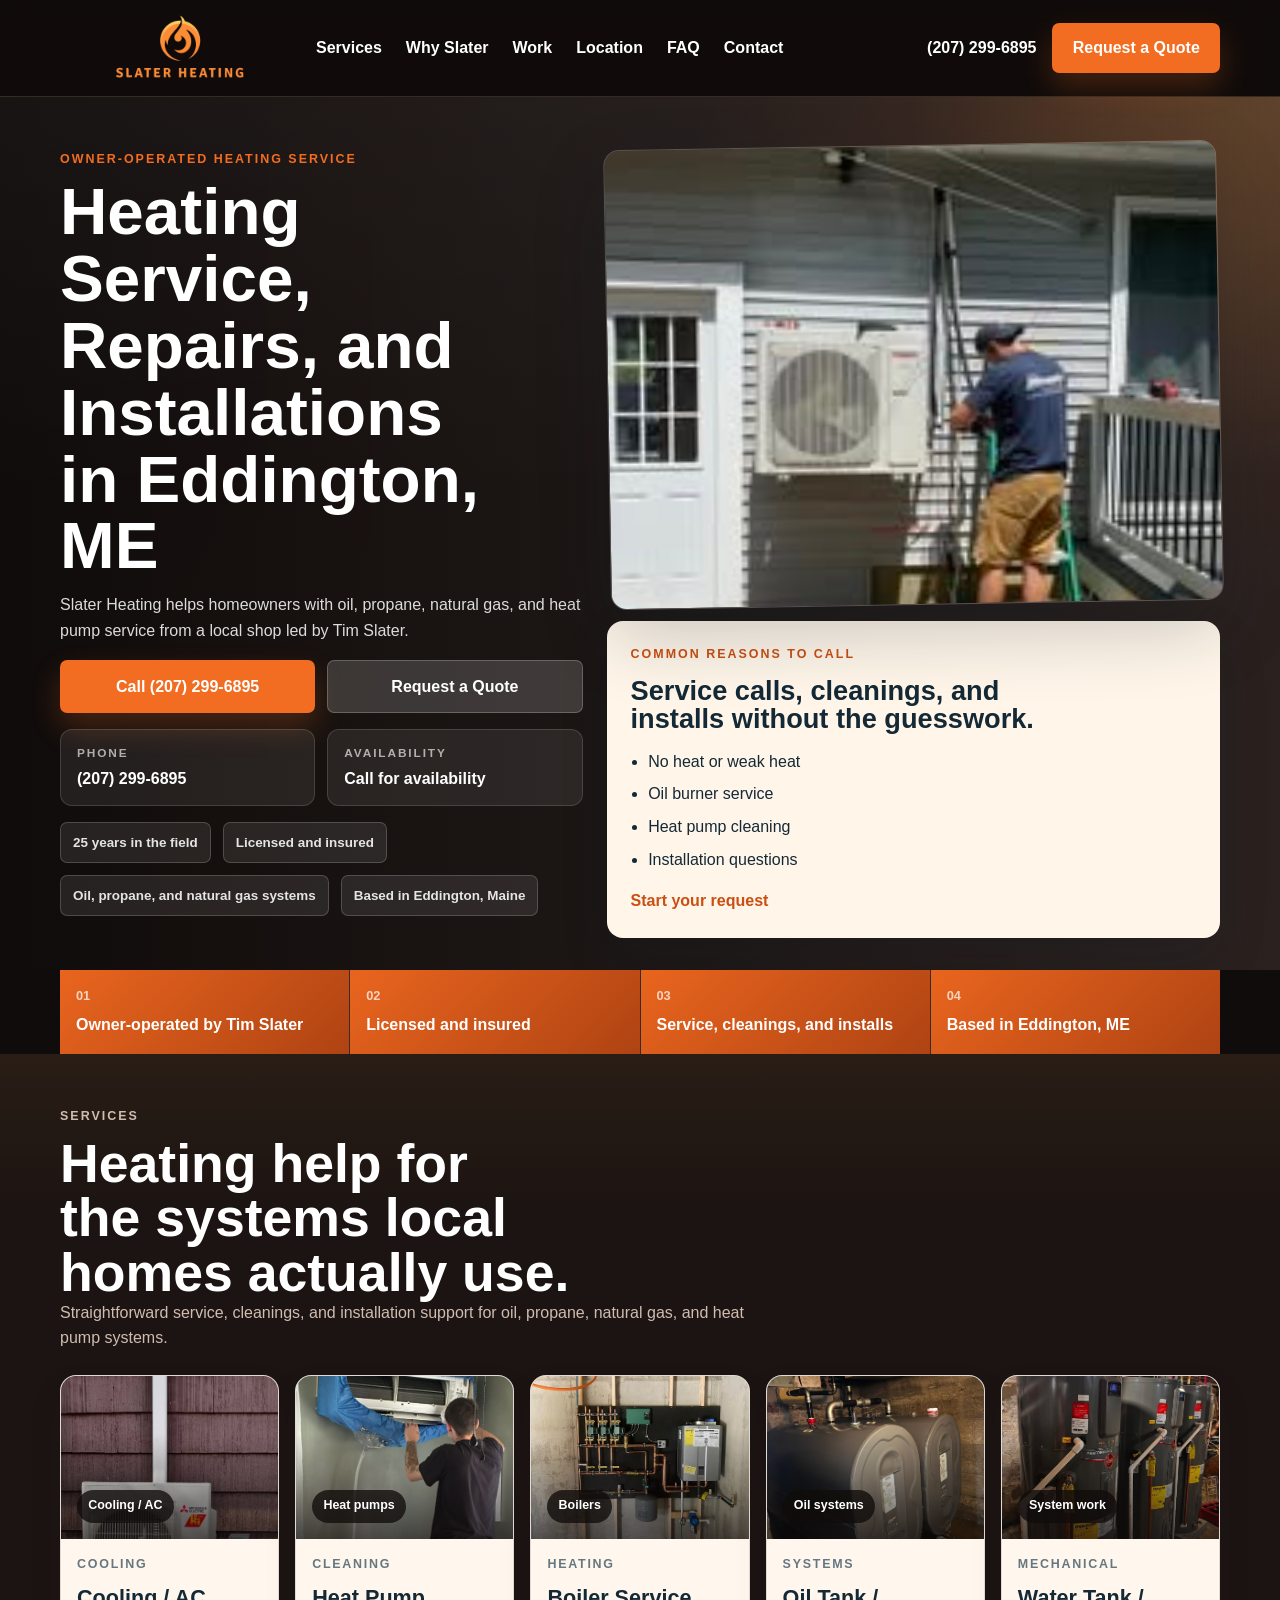
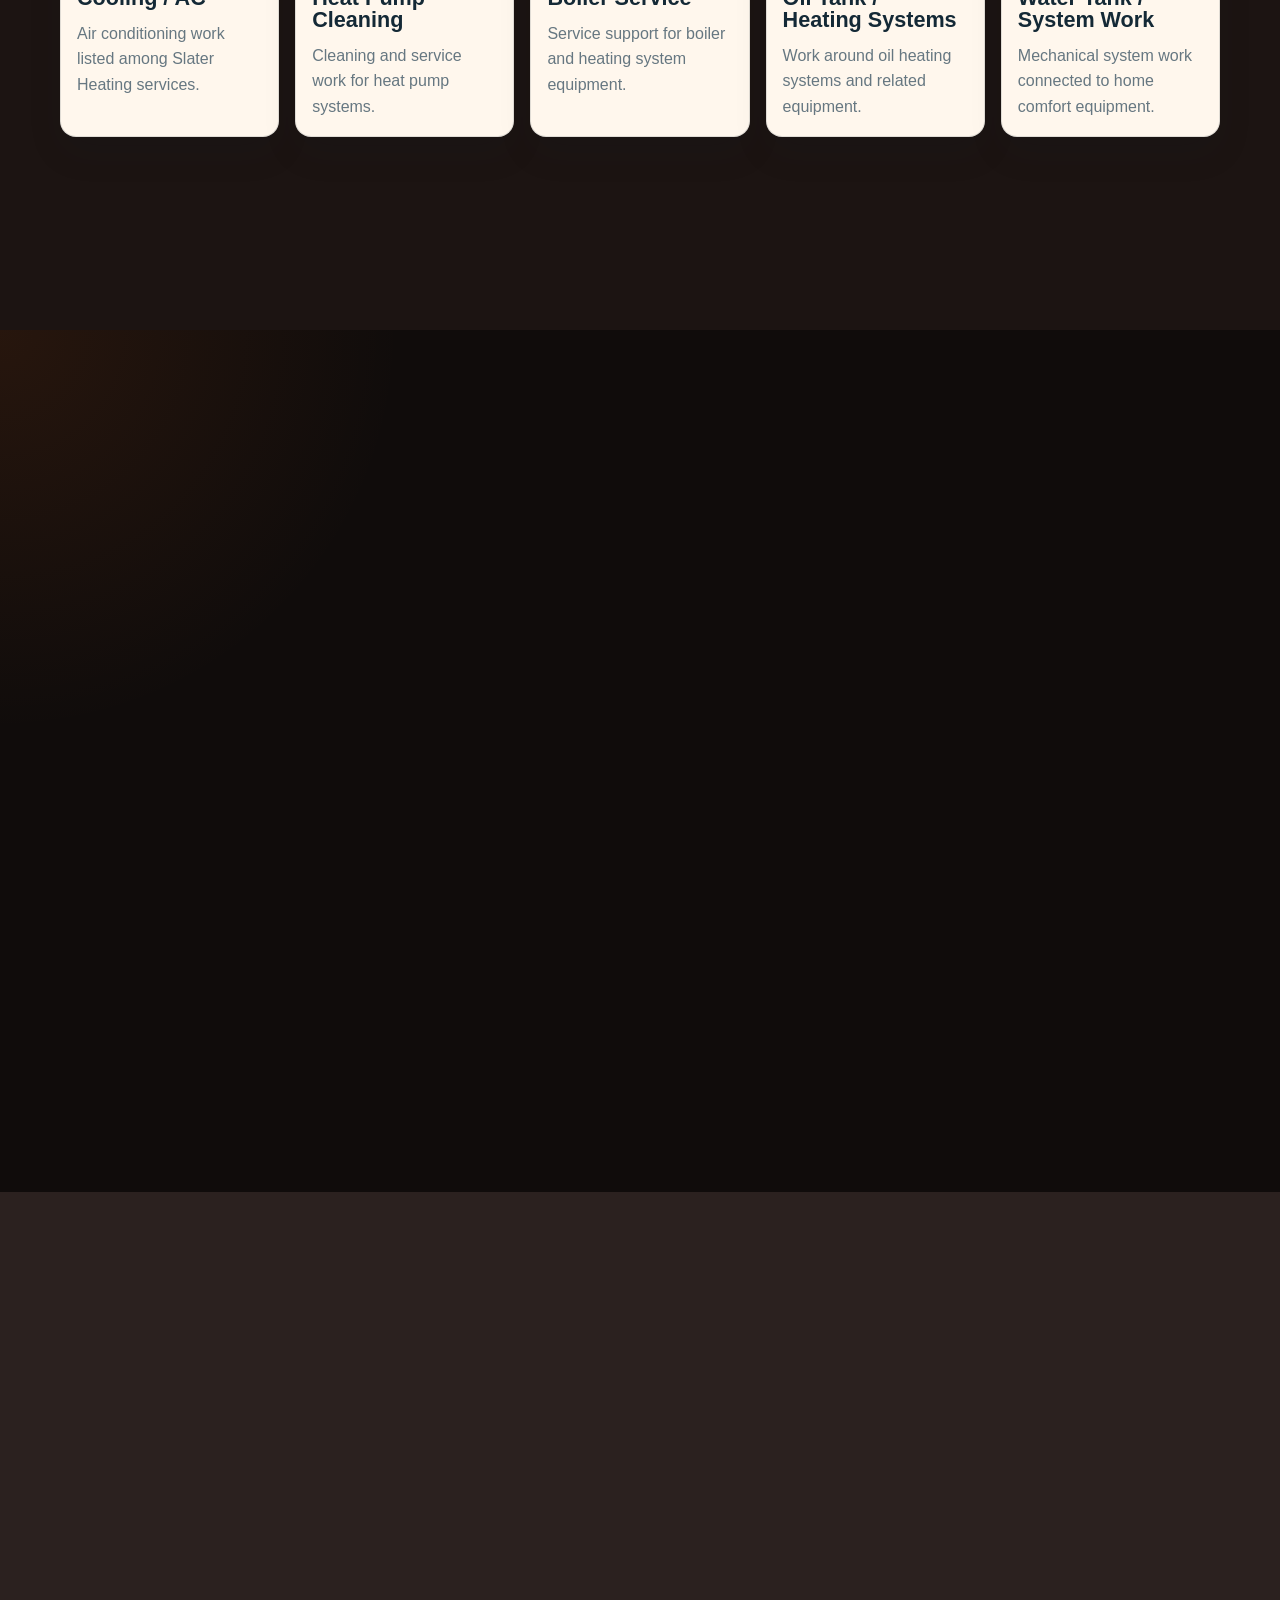
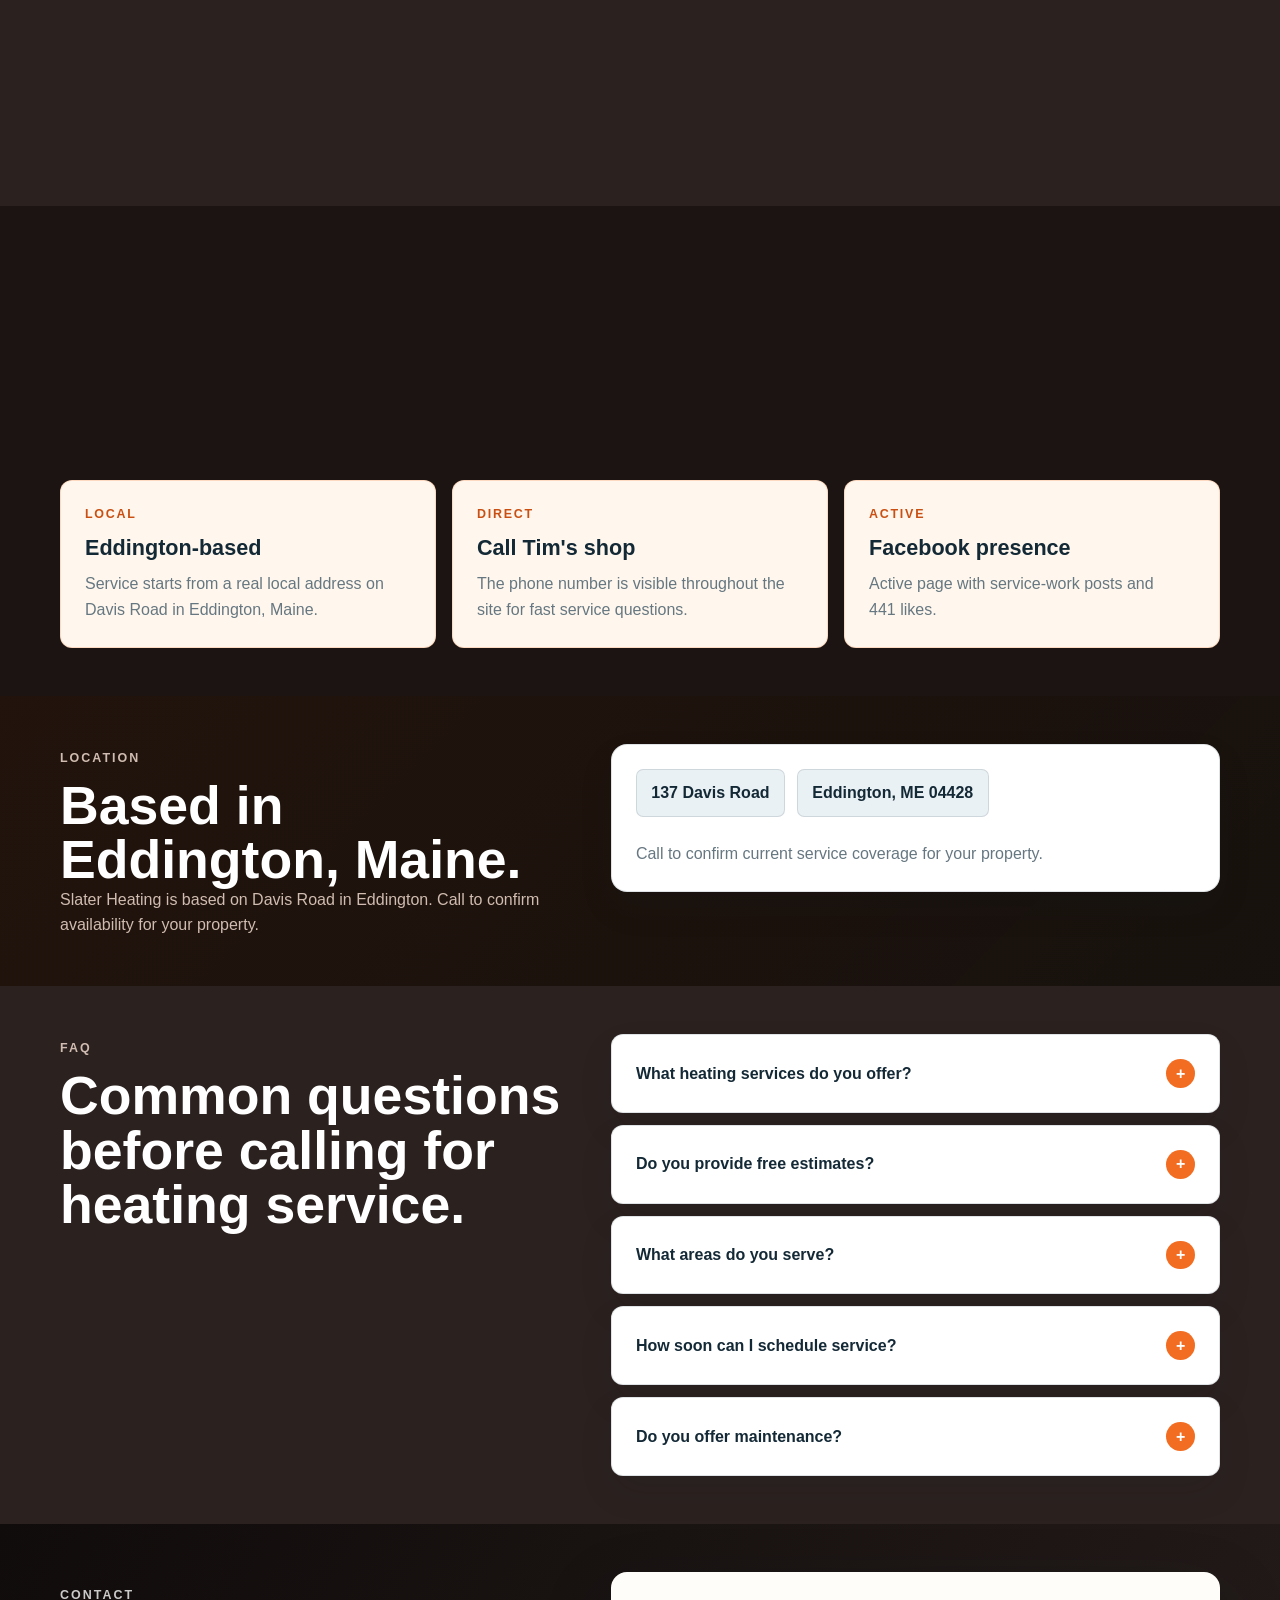
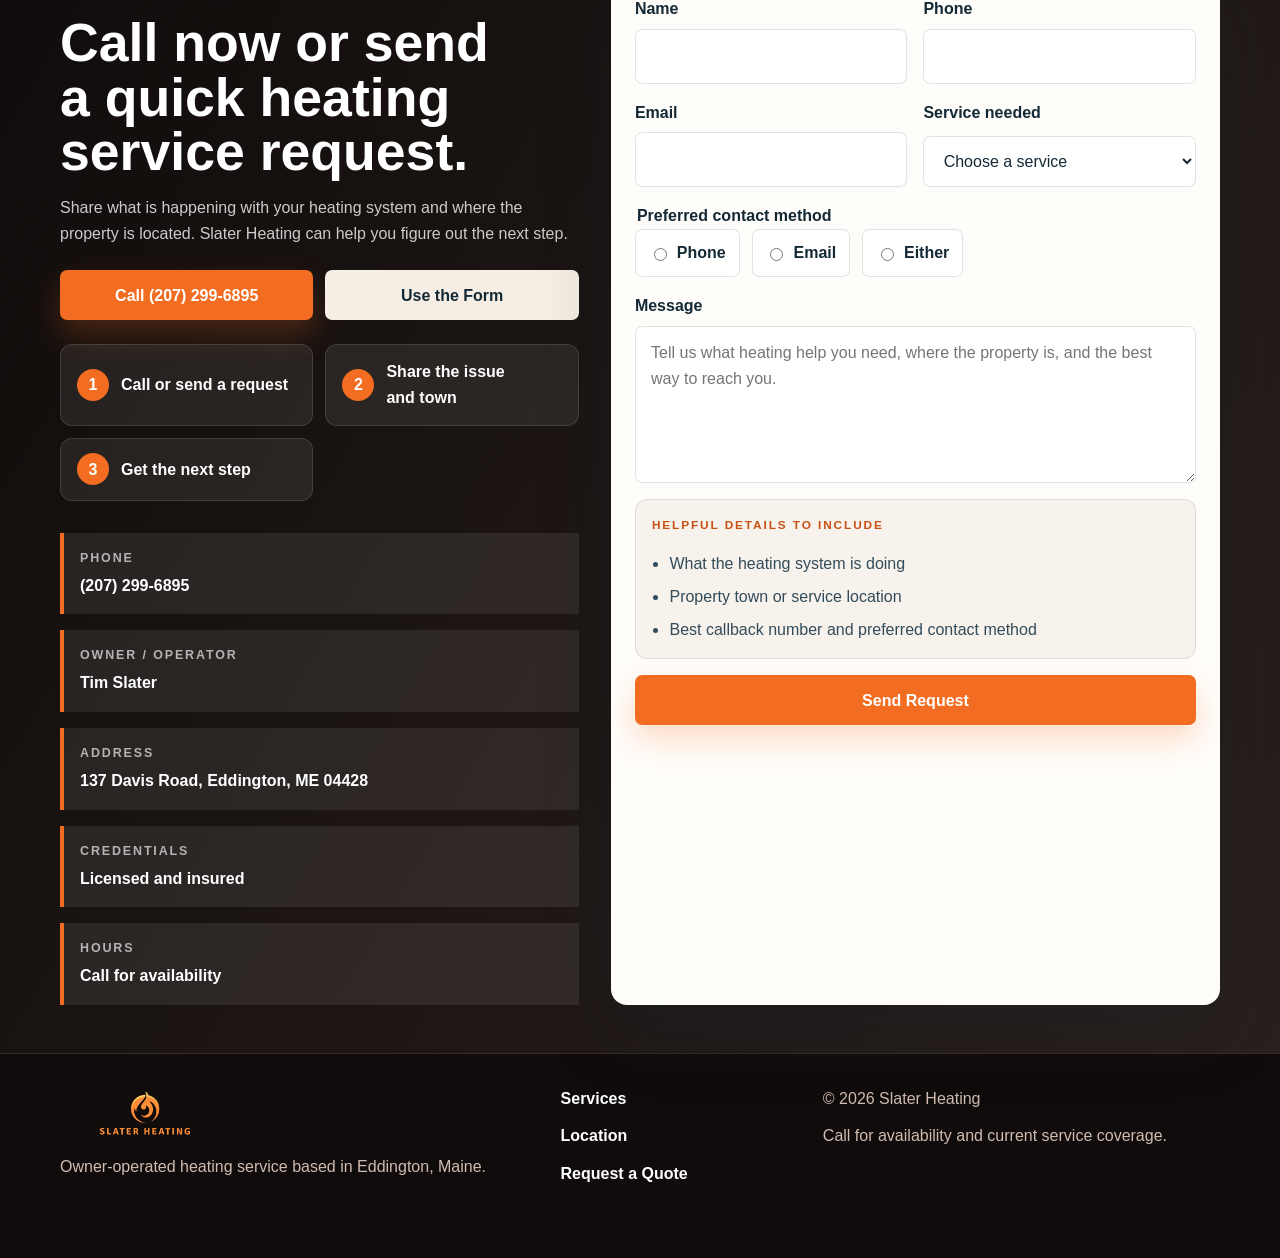
==== clients/slater-heating/index.html @ e63252bb "Use stacked logo in Slater header" ====
<!doctype html>
<html lang="en">
  <head>
    <meta charset="utf-8" />
    <meta name="viewport" content="width=device-width, initial-scale=1" />
    <meta
      name="description"
      content="Slater Heating in Eddington, Maine offers heating service, cleanings, and installations for oil, propane, and natural gas systems."
    />
    <title>Slater Heating | Heating Service in Eddington, ME</title>
    <link rel="stylesheet" href="styles.css?v=20260706" />
  </head>
  <body>
    <a class="skip-link" href="#main-content">Skip to content</a>

    <header class="site-header" data-site-header>
      <div class="container header-shell">
        <a class="brand" href="#top" aria-label="Slater Heating home">
          <img
            src="images/Slater Heating stacked logo.png"
            alt="Slater Heating"
            class="brand-logo"
          />
        </a>

        <button
          class="menu-toggle"
          type="button"
          aria-expanded="false"
          aria-controls="primary-navigation"
          data-menu-toggle
        >
          Menu
        </button>

        <nav class="site-nav" id="primary-navigation" aria-label="Primary" data-site-nav>
          <a href="#services">Services</a>
          <a href="#why">Why Slater</a>
          <a href="#work">Work</a>
          <a href="#area">Location</a>
          <a href="#faq">FAQ</a>
          <a href="#contact">Contact</a>
        </nav>

        <div class="header-actions">
          <a class="header-phone" href="tel:2072996895">(207) 299-6895</a>
          <a class="button button-primary" href="#contact">Request a Quote</a>
        </div>
      </div>
    </header>

    <main id="main-content">
      <section class="hero-section" id="top">
        <div class="hero-shell">
          <div class="container hero-grid">
            <div class="hero-content reveal" data-reveal>
              <p class="section-kicker">Owner-operated heating service</p>
              <h1>Heating Service, Repairs, and Installations in Eddington, ME</h1>
              <p class="hero-lead">
                Slater Heating helps homeowners with oil, propane, natural gas, and heat pump
                service from a local shop led by Tim Slater.
              </p>

              <div class="hero-actions">
                <a class="button button-primary button-large" href="tel:2072996895">Call (207) 299-6895</a>
                <a class="button button-secondary button-large" href="#contact">Request a Quote</a>
              </div>

              <div class="hero-contact-strip" aria-label="Quick contact details">
                <div>
                  <span>Phone</span>
                  <strong>(207) 299-6895</strong>
                </div>
                <div>
                  <span>Availability</span>
                  <strong>Call for availability</strong>
                </div>
              </div>

              <ul class="hero-trust-list" aria-label="Quick trust points">
                <li>25 years in the field</li>
                <li>Licensed and insured</li>
                <li>Oil, propane, and natural gas systems</li>
                <li>Based in Eddington, Maine</li>
              </ul>
            </div>

            <div class="hero-visual reveal" data-reveal>
              <div class="photo-frame photo-frame-main">
                <img
                  src="images/slater-AC-working.jpg"
                  alt="Technician working on outdoor air conditioning equipment at a home"
                  class="hero-photo"
                  fetchpriority="high"
                />
              </div>

              <aside class="hero-service-panel" aria-label="Quick service summary">
                <p>Common reasons to call</p>
                <h2>Service calls, cleanings, and installs without the guesswork.</h2>
                <ul class="hero-issue-list">
                  <li>No heat or weak heat</li>
                  <li>Oil burner service</li>
                  <li>Heat pump cleaning</li>
                  <li>Installation questions</li>
                </ul>
                <a href="#contact">Start your request</a>
              </aside>
            </div>
          </div>
        </div>
      </section>

      <!-- Trust Bar: keep these short and factual. -->
      <section class="trust-bar" aria-label="Service highlights">
        <div class="container trust-grid">
          <div>
            <span>01</span>
            <strong>Owner-operated by Tim Slater</strong>
          </div>
          <div>
            <span>02</span>
            <strong>Licensed and insured</strong>
          </div>
          <div>
            <span>03</span>
            <strong>Service, cleanings, and installs</strong>
          </div>
          <div>
            <span>04</span>
            <strong>Based in Eddington, ME</strong>
          </div>
        </div>
      </section>

      <!-- Services: keep aligned with confirmed offerings in client-brief.md. -->
      <section class="section section-services" id="services">
        <div class="container">
          <div class="section-heading reveal" data-reveal>
            <p class="section-kicker">Services</p>
            <h2>Heating help for the systems local homes actually use.</h2>
            <p>
              Straightforward service, cleanings, and installation support for oil, propane,
              natural gas, and heat pump systems.
            </p>
          </div>

          <div class="service-grid">
            <article class="service-card reveal" data-reveal>
              <div class="service-media service-media-repair">
                <img
                  src="images/slater-AC.jpg"
                  alt="Outdoor air conditioning equipment beside a home"
                  loading="lazy"
                />
                <span>Cooling / AC</span>
              </div>
              <div class="service-body">
                <p class="card-label">Cooling</p>
                <h3>Cooling / AC</h3>
                <p>Air conditioning work listed among Slater Heating services.</p>
              </div>
            </article>

            <article class="service-card reveal" data-reveal>
              <div class="service-media service-media-install">
                <img
                  src="images/slater-heatpump-cleanings.jpg"
                  alt="Technician cleaning an indoor heat pump unit"
                  loading="lazy"
                />
                <span>Heat pumps</span>
              </div>
              <div class="service-body">
                <p class="card-label">Cleaning</p>
                <h3>Heat Pump Cleaning</h3>
                <p>Cleaning and service work for heat pump systems.</p>
              </div>
            </article>

            <article class="service-card reveal" data-reveal>
              <div class="service-media service-media-maintenance">
                <img
                  src="images/slater-boiler-wallmount.jpg"
                  alt="Wall-mounted boiler and heating system equipment"
                  loading="lazy"
                />
                <span>Boilers</span>
              </div>
              <div class="service-body">
                <p class="card-label">Heating</p>
                <h3>Boiler Service</h3>
                <p>Service support for boiler and heating system equipment.</p>
              </div>
            </article>

            <article class="service-card reveal" data-reveal>
              <div class="service-media service-media-replace">
                <img
                  src="images/slater-oil-tank.jpg"
                  alt="Oil tank and heating system piping"
                  loading="lazy"
                />
                <span>Oil systems</span>
              </div>
              <div class="service-body">
                <p class="card-label">Systems</p>
                <h3>Oil Tank / Heating Systems</h3>
                <p>Work around oil heating systems and related equipment.</p>
              </div>
            </article>

            <article class="service-card reveal" data-reveal>
              <div class="service-media service-media-water">
                <img
                  src="images/slater-watertank.jpg"
                  alt="Water tank and connected mechanical system"
                  loading="lazy"
                />
                <span>System work</span>
              </div>
              <div class="service-body">
                <p class="card-label">Mechanical</p>
                <h3>Water Tank / System Work</h3>
                <p>Mechanical system work connected to home comfort equipment.</p>
              </div>
            </article>
          </div>

          <div class="services-followup reveal" data-reveal>
            <p>Also available: seasonal cleanings for heating equipment.</p>
            <a href="#contact">Request a Quote</a>
          </div>
        </div>
      </section>

      <!-- Why Choose Slater Heating: no exaggerated claims, only practical service expectations. -->
      <section class="section section-why" id="why">
        <div class="container why-grid">
          <div class="section-heading reveal" data-reveal>
            <p class="section-kicker">Why choose Slater Heating</p>
            <h2>Built around experience, direct service, and practical heating help.</h2>
            <p>
              Work directly with a local owner-operator who understands oil, propane, natural gas,
              and heat pump service.
            </p>
            <figure class="why-photo reveal" data-reveal>
              <img
                src="images/slater-family-pic.jpg"
                alt="Slater family portrait outdoors in autumn"
                loading="lazy"
              />
              <figcaption>Local, owner-operated heating service based in Eddington.</figcaption>
            </figure>
          </div>

          <div class="why-list">
            <article class="why-item reveal" data-reveal>
              <span>25 Yrs</span>
              <h3>25 years in the field</h3>
              <p>Tim brings long field experience to heating service calls, cleanings, and installs.</p>
            </article>
            <article class="why-item reveal" data-reveal>
              <span>Owner</span>
              <h3>Owner-operated by Tim Slater</h3>
              <p>A direct local contact for homeowners who want straightforward heating help.</p>
            </article>
            <article class="why-item reveal" data-reveal>
              <span>Cover</span>
              <h3>Licensed and insured</h3>
              <p>Important peace of mind when inviting a heating contractor into your home.</p>
            </article>
            <article class="why-item reveal" data-reveal>
              <span>Fuel</span>
              <h3>Oil, propane, and natural gas</h3>
              <p>Service focused on the heating systems used by many Maine homes.</p>
            </article>
            <article class="why-item reveal" data-reveal>
              <span>Trust</span>
              <h3>Clear communication</h3>
              <p>Practical explanations, direct scheduling conversations, and no overcomplicated process.</p>
            </article>
          </div>
        </div>
      </section>

      <section class="section section-work" id="work">
        <div class="container">
          <div class="work-heading reveal" data-reveal>
            <div>
              <p class="section-kicker">Work</p>
              <h2>Heating systems, cleanings, and service work.</h2>
            </div>
            <p>
              A clean look at the types of heating systems and service calls Slater Heating is
              built around.
            </p>
          </div>

          <div class="work-grid">
            <article class="work-card work-card-large reveal" data-reveal>
              <div class="before-after">
                <figure>
                  <img
                    src="images/slater-boiler-before.jpg"
                    alt="Boiler system before service work"
                    loading="lazy"
                  />
                  <figcaption>Before</figcaption>
                </figure>
                <figure>
                  <img
                    src="images/slater-boiler-after.jpg"
                    alt="Boiler system after service work"
                    loading="lazy"
                  />
                  <figcaption>After</figcaption>
                </figure>
              </div>
              <h3>Boiler before and after</h3>
              <p>A real project photo pair showing boiler system work.</p>
            </article>
            <article class="work-card reveal" data-reveal>
              <img
                src="images/slater-boiler.jpg"
                alt="Boiler and heating system equipment"
                class="work-photo"
                loading="lazy"
              />
              <h3>Boiler equipment</h3>
              <p>Heating system equipment from a Slater Heating job.</p>
            </article>
            <article class="work-card reveal" data-reveal>
              <img
                src="images/slater-boiler-wallmount.jpg"
                alt="Wall-mounted heating system equipment"
                class="work-photo"
                loading="lazy"
              />
              <h3>Wall-mounted system</h3>
              <p>Heating equipment installation and service work.</p>
            </article>
            <article class="work-card reveal" data-reveal>
              <img
                src="images/slater-oil-tank.jpg"
                alt="Oil tank connected to heating system piping"
                class="work-photo"
                loading="lazy"
              />
              <h3>Oil system work</h3>
              <p>Oil heating equipment and related system work.</p>
            </article>
            <article class="work-card reveal" data-reveal>
              <img
                src="images/slater-watertank.jpg"
                alt="Water tank and home mechanical equipment"
                class="work-photo"
                loading="lazy"
              />
              <h3>Mechanical systems</h3>
              <p>Water tank and connected home comfort equipment.</p>
            </article>
          </div>
        </div>
      </section>

      <!-- TODO before launch: add verified customer reviews only after they are provided and approved. -->
      <section class="section section-reviews" id="reviews">
        <div class="container">
          <div class="section-heading reveal" data-reveal>
            <p class="section-kicker">Local proof</p>
            <h2>Built around local trust and direct communication.</h2>
            <p>
              Slater Heating has a small local footprint, a visible phone number, and an active
              Facebook presence homeowners can use to see recent service activity.
            </p>
          </div>

          <div class="review-grid">
            <article class="proof-card reveal" data-reveal>
              <p class="card-label">Local</p>
              <h3>Eddington-based</h3>
              <p>Service starts from a real local address on Davis Road in Eddington, Maine.</p>
            </article>
            <article class="proof-card reveal" data-reveal>
              <p class="card-label">Direct</p>
              <h3>Call Tim's shop</h3>
              <p>The phone number is visible throughout the site for fast service questions.</p>
            </article>
            <article class="proof-card reveal" data-reveal>
              <p class="card-label">Active</p>
              <h3>Facebook presence</h3>
              <p>Active page with service-work posts and 441 likes.</p>
            </article>
          </div>
        </div>
      </section>

      <!-- Location: exact service towns still need confirmation, so anchor the section to the confirmed address. -->
      <section class="section section-area" id="area">
        <div class="container area-grid">
          <div class="section-heading reveal" data-reveal>
            <p class="section-kicker">Location</p>
            <h2>Based in Eddington, Maine.</h2>
            <p>
              Slater Heating is based on Davis Road in Eddington. Call to confirm availability for
              your property.
            </p>
          </div>

          <div class="area-panel reveal" data-reveal>
            <div class="area-list">
              <span>137 Davis Road</span>
              <span>Eddington, ME 04428</span>
            </div>
            <p class="area-note">
              Call to confirm current service coverage for your property.
            </p>
          </div>
        </div>
      </section>

      <!-- FAQ: keep unknown details cautious until confirmed. -->
      <section class="section section-faq" id="faq">
        <div class="container faq-grid">
          <div class="section-heading reveal" data-reveal>
            <p class="section-kicker">FAQ</p>
            <h2>Common questions before calling for heating service.</h2>
          </div>

          <div class="faq-list" data-faq-list>
            <article class="faq-item reveal" data-reveal>
              <button class="faq-question" type="button" aria-expanded="false" data-faq-toggle>
                <span>What heating services do you offer?</span>
                <span class="faq-icon" aria-hidden="true">+</span>
              </button>
              <div class="faq-answer" hidden>
                <p>
                  Slater Heating handles heating service, cleanings, installations, oil burner
                  service, heat pump cleaning, and heater repair.
                </p>
              </div>
            </article>

            <article class="faq-item reveal" data-reveal>
              <button class="faq-question" type="button" aria-expanded="false" data-faq-toggle>
                <span>Do you provide free estimates?</span>
                <span class="faq-icon" aria-hidden="true">+</span>
              </button>
              <div class="faq-answer" hidden>
                <p>
                  Call Slater Heating to talk through the work needed and the best next step for
                  pricing or scheduling.
                </p>
              </div>
            </article>

            <article class="faq-item reveal" data-reveal>
              <button class="faq-question" type="button" aria-expanded="false" data-faq-toggle>
                <span>What areas do you serve?</span>
                <span class="faq-icon" aria-hidden="true">+</span>
              </button>
              <div class="faq-answer" hidden>
                <p>
                  Slater Heating is based in Eddington, Maine. Call to confirm whether your property
                  is within the current service area.
                </p>
              </div>
            </article>

            <article class="faq-item reveal" data-reveal>
              <button class="faq-question" type="button" aria-expanded="false" data-faq-toggle>
                <span>How soon can I schedule service?</span>
                <span class="faq-icon" aria-hidden="true">+</span>
              </button>
              <div class="faq-answer" hidden>
                <p>
                  Availability can vary by the type of service needed. Calling is the fastest way to
                  find out when service can be scheduled.
                </p>
              </div>
            </article>

            <article class="faq-item reveal" data-reveal>
              <button class="faq-question" type="button" aria-expanded="false" data-faq-toggle>
                <span>Do you offer maintenance?</span>
                <span class="faq-icon" aria-hidden="true">+</span>
              </button>
              <div class="faq-answer" hidden>
                <p>
                  Yes. Service and cleanings are part of the confirmed offering, including heat pump
                  cleaning and seasonal heating system care.
                </p>
              </div>
            </article>
          </div>
        </div>
      </section>

      <!-- Contact: connect the form to a real endpoint before publishing. -->
      <section class="section section-contact" id="contact">
        <div class="container contact-grid">
          <div class="contact-copy reveal" data-reveal>
            <p class="section-kicker">Contact</p>
            <h2>Call now or send a quick heating service request.</h2>
            <p>
              Share what is happening with your heating system and where the property is located.
              Slater Heating can help you figure out the next step.
            </p>

            <div class="contact-actions">
              <a class="button button-primary" href="tel:2072996895">Call (207) 299-6895</a>
              <a class="button button-secondary-light" href="#contact-form">Use the Form</a>
            </div>

            <div class="contact-steps" aria-label="Simple next steps">
              <div class="contact-step">
                <span class="contact-step-number">1</span>
                <p class="contact-step-text">Call or send a request</p>
              </div>
              <div class="contact-step">
                <span class="contact-step-number">2</span>
                <p class="contact-step-text">Share the issue and town</p>
              </div>
              <div class="contact-step">
                <span class="contact-step-number">3</span>
                <p class="contact-step-text">Get the next step</p>
              </div>
            </div>

            <div class="contact-details">
              <div>
                <span>Phone</span>
                <a href="tel:2072996895">(207) 299-6895</a>
              </div>
              <div>
                <span>Owner / operator</span>
                <p>Tim Slater</p>
              </div>
              <div>
                <span>Address</span>
                <p>137 Davis Road, Eddington, ME 04428</p>
              </div>
              <div>
                <span>Credentials</span>
                <p>Licensed and insured</p>
              </div>
              <div>
                <span>Hours</span>
                <p>Call for availability</p>
              </div>
            </div>
          </div>

          <div class="form-card reveal" data-reveal>
            <!-- TODO before launch: connect this form to a real inbox or form endpoint. -->
            <form action="#" method="post" class="contact-form" id="contact-form">
              <div class="form-row">
                <div class="field">
                  <label for="name">Name</label>
                  <input id="name" name="name" type="text" autocomplete="name" required />
                </div>
                <div class="field">
                  <label for="phone">Phone</label>
                  <input id="phone" name="phone" type="tel" autocomplete="tel" />
                </div>
              </div>

              <div class="form-row">
                <div class="field">
                  <label for="email">Email</label>
                  <input id="email" name="email" type="email" autocomplete="email" required />
                </div>
                <div class="field">
                  <label for="service">Service needed</label>
                  <select id="service" name="service">
                    <option value="">Choose a service</option>
                    <option>Heating repair</option>
                    <option>Oil burner service</option>
                    <option>Heat pump cleaning</option>
                    <option>Heating installation</option>
                    <option>Seasonal maintenance</option>
                    <option>System replacement</option>
                    <option>Air conditioner installation</option>
                    <option>Other heating service</option>
                  </select>
                </div>
              </div>

              <fieldset class="contact-method">
                <legend>Preferred contact method</legend>
                <label>
                  <input type="radio" name="preferred-contact" value="phone" />
                  Phone
                </label>
                <label>
                  <input type="radio" name="preferred-contact" value="email" />
                  Email
                </label>
                <label>
                  <input type="radio" name="preferred-contact" value="either" />
                  Either
                </label>
              </fieldset>

              <div class="field">
                <label for="message">Message</label>
                <textarea
                  id="message"
                  name="message"
                  rows="5"
                  placeholder="Tell us what heating help you need, where the property is, and the best way to reach you."
                  required
                ></textarea>
              </div>

              <div class="form-helper">
                <p class="form-helper-title">Helpful details to include</p>
                <ul>
                  <li>What the heating system is doing</li>
                  <li>Property town or service location</li>
                  <li>Best callback number and preferred contact method</li>
                </ul>
              </div>

              <button class="button button-primary" type="submit">Send Request</button>
            </form>
          </div>
        </div>
      </section>
    </main>

    <footer class="site-footer">
      <div class="container footer-grid">
        <div>
          <img
            src="images/Slater Heating stacked logo.png"
            alt="Slater Heating"
            class="footer-logo"
          />
          <p>Owner-operated heating service based in Eddington, Maine.</p>
        </div>
        <div class="footer-links">
          <a href="#services">Services</a>
          <a href="#area">Location</a>
          <a href="#contact">Request a Quote</a>
        </div>
        <div class="footer-meta">
          <p>&copy; <span data-current-year></span> Slater Heating</p>
          <p>Call for availability and current service coverage.</p>
        </div>
      </div>
    </footer>

    <!-- Sticky mobile CTA: phone is confirmed, but form handling still needs a real endpoint. -->
    <div class="mobile-cta" aria-label="Mobile quick actions">
      <a href="tel:2072996895">Call Now</a>
      <a href="#contact">Request Quote</a>
    </div>

    <script src="script.js?v=20260706"></script>
  </body>
</html>
---- clients/slater-heating/styles.css ----
:root {
  --color-ink: #142936;
  --color-ink-soft: #324c5b;
  --color-muted: #667781;
  --color-cream: #fff8ee;
  --color-paper: #fffdfa;
  --color-frost: #eaf1f4;
  --color-steel: #241b18;
  --color-steel-dark: #120e0d;
  --color-night: #100c0b;
  --color-night-soft: #1c1412;
  --color-brown-black: #2b211f;
  --color-card-dark: #211916;
  --color-muted-on-dark: #d0bcb0;
  --color-orange: #f26d21;
  --color-orange-deep: #c94f12;
  --color-gold: #ffb84a;
  --color-line: rgba(20, 41, 54, 0.13);
  --color-line-on-dark: rgba(255, 210, 160, 0.16);
  --color-white: #ffffff;

  --font-body: "Segoe UI", "Aptos", sans-serif;
  --font-heading: "Aptos Display", "Segoe UI", sans-serif;

  --space-1: 0.5rem;
  --space-2: 0.75rem;
  --space-3: 1rem;
  --space-4: 1.5rem;
  --space-5: 2rem;
  --space-6: 3rem;
  --space-7: 4.5rem;
  --space-8: 6rem;

  --radius-sm: 0.45rem;
  --radius-md: 0.75rem;
  --radius-lg: 1rem;
  --radius-pill: 999px;

  --shadow-soft: 0 16px 36px rgba(16, 35, 47, 0.08);
  --shadow-card: 0 22px 50px rgba(16, 35, 47, 0.14);
  --shadow-strong: 0 28px 70px rgba(16, 35, 47, 0.22);

  --container: 1160px;
  --header-height: 96px;
}

*,
*::before,
*::after {
  box-sizing: border-box;
}

html {
  scroll-behavior: smooth;
  scroll-padding-top: calc(var(--header-height) + 1rem);
}

body {
  margin: 0;
  min-width: 320px;
  padding-bottom: 6.75rem;
  color: var(--color-white);
  font-family: var(--font-body);
  line-height: 1.6;
  background: var(--color-night);
}

body.menu-open {
  overflow: hidden;
}

a {
  color: inherit;
}

img {
  display: block;
  max-width: 100%;
}

h1,
h2,
h3,
p,
ul,
ol,
blockquote,
fieldset {
  margin: 0;
}

h1,
h2,
h3 {
  color: var(--color-ink);
  font-family: var(--font-heading);
  font-weight: 900;
  line-height: 1.02;
  letter-spacing: 0;
  text-wrap: balance;
}

p,
li {
  text-wrap: pretty;
}

button,
input,
select,
textarea {
  font: inherit;
}

::selection {
  color: var(--color-white);
  background: var(--color-orange);
}

.container {
  width: min(var(--container), calc(100% - 2rem));
  margin: 0 auto;
}

.skip-link {
  position: absolute;
  top: -4rem;
  left: 1rem;
  z-index: 100;
  padding: 0.75rem 1rem;
  border-radius: var(--radius-pill);
  background: var(--color-steel-dark);
  color: var(--color-white);
  text-decoration: none;
}

.skip-link:focus {
  top: 1rem;
}

.site-header {
  position: sticky;
  top: 0;
  z-index: 40;
  border-bottom: 1px solid var(--color-line-on-dark);
  background: rgba(16, 12, 11, 0.94);
  backdrop-filter: blur(12px);
}

.header-shell {
  display: flex;
  min-height: var(--header-height);
  align-items: center;
  gap: var(--space-3);
}

.brand {
  display: inline-flex;
  align-items: center;
  text-decoration: none;
}

.brand-logo {
  width: min(240px, 58vw);
  height: auto;
}

.menu-toggle {
  margin-left: auto;
  padding: 0.75rem 1rem;
  border: 1px solid var(--color-line-on-dark);
  border-radius: var(--radius-pill);
  background: var(--color-card-dark);
  color: var(--color-white);
  font-weight: 800;
}

.site-nav {
  display: none;
  position: absolute;
  top: calc(100% + 0.5rem);
  left: 1rem;
  right: 1rem;
  padding: var(--space-4);
  border: 1px solid var(--color-line-on-dark);
  border-radius: var(--radius-lg);
  background: var(--color-card-dark);
  box-shadow: var(--shadow-card);
}

.site-nav.is-open {
  display: grid;
  gap: var(--space-3);
}

.site-nav a,
.header-phone,
.footer-links a {
  font-weight: 800;
  text-decoration: none;
}

.site-nav a {
  color: var(--color-white);
}

.header-actions {
  display: none;
  align-items: center;
  gap: var(--space-3);
  margin-left: auto;
}

.header-phone {
  color: var(--color-white);
}

.button {
  display: inline-flex;
  min-height: 3rem;
  align-items: center;
  justify-content: center;
  border: 1px solid transparent;
  border-radius: var(--radius-sm);
  padding: 0.9rem 1.2rem;
  font-weight: 900;
  line-height: 1.2;
  text-align: center;
  text-decoration: none;
  transition:
    transform 180ms ease,
    box-shadow 180ms ease,
    background-color 180ms ease,
    border-color 180ms ease;
}

.button:hover,
.button:focus-visible {
  transform: translateY(-2px);
}

.button-primary {
  background: var(--color-orange);
  color: var(--color-white);
  box-shadow: 0 14px 30px rgba(242, 109, 33, 0.24);
}

.button-primary:hover,
.button-primary:focus-visible {
  background: var(--color-orange-deep);
}

.button-secondary {
  border-color: rgba(255, 255, 255, 0.22);
  background: rgba(255, 255, 255, 0.16);
  color: var(--color-white);
}

.button-secondary:hover,
.button-secondary:focus-visible {
  border-color: rgba(255, 184, 74, 0.75);
  background: rgba(255, 255, 255, 0.24);
}

.button-secondary-light {
  border-color: rgba(255, 255, 255, 0.14);
  background: rgba(255, 248, 238, 0.96);
  color: var(--color-ink);
  box-shadow: none;
}

.button-secondary-light:hover,
.button-secondary-light:focus-visible {
  border-color: rgba(255, 255, 255, 0.2);
  background: var(--color-white);
}

.button-large {
  width: 100%;
  min-height: 3.35rem;
}

.hero-section {
  background:
    radial-gradient(circle at top right, rgba(255, 184, 74, 0.16), transparent 24%),
    linear-gradient(90deg, rgba(16, 12, 11, 0.99), rgba(43, 33, 31, 0.94)),
    linear-gradient(135deg, var(--color-steel-dark), var(--color-brown-black));
  color: var(--color-white);
}

.hero-shell {
  position: relative;
  overflow: hidden;
  padding: var(--space-4) 0 var(--space-4);
}

.hero-shell::before {
  content: "";
  position: absolute;
  inset: 0;
  z-index: 0;
  background:
    radial-gradient(circle at 88% 10%, rgba(242, 109, 33, 0.12), transparent 32%),
    linear-gradient(180deg, rgba(255, 255, 255, 0.035), transparent 46%);
  pointer-events: none;
}

.hero-grid {
  position: relative;
  z-index: 1;
  display: grid;
  gap: var(--space-4);
}

.section-kicker {
  display: inline-block;
  margin-bottom: var(--space-2);
  color: var(--color-orange);
  font-size: 0.78rem;
  font-weight: 900;
  letter-spacing: 0.16em;
  line-height: 1.2;
  text-transform: uppercase;
}

.hero-content h1 {
  max-width: 12ch;
  color: var(--color-white);
  font-size: 2.12rem;
}

.hero-lead {
  max-width: 36rem;
  margin-top: var(--space-2);
  color: rgba(255, 255, 255, 0.85);
  font-size: 1rem;
}

.hero-actions {
  display: grid;
  gap: var(--space-2);
  margin-top: var(--space-3);
}

.hero-actions .button-secondary {
  display: none;
}

.hero-trust-list {
  display: none;
  flex-wrap: wrap;
  gap: var(--space-2);
  margin-top: var(--space-3);
  padding: 0;
  list-style: none;
}

.hero-trust-list li {
  padding: 0.55rem 0.75rem;
  border: 1px solid rgba(255, 255, 255, 0.18);
  border-radius: var(--radius-sm);
  background: rgba(255, 255, 255, 0.09);
  color: rgba(255, 255, 255, 0.88);
  font-size: 0.84rem;
  font-weight: 800;
}

.hero-contact-strip {
  display: none;
  gap: var(--space-2);
  margin-top: var(--space-3);
}

.hero-contact-strip div {
  padding: 0.9rem 1rem;
  border: 1px solid rgba(255, 255, 255, 0.14);
  border-radius: var(--radius-md);
  background: rgba(255, 255, 255, 0.08);
}

.hero-contact-strip span,
.form-helper-title {
  display: block;
  color: rgba(255, 255, 255, 0.64);
  font-size: 0.74rem;
  font-weight: 900;
  letter-spacing: 0.16em;
  text-transform: uppercase;
}

.hero-contact-strip strong {
  display: block;
  margin-top: 0.3rem;
  font-size: 1rem;
  line-height: 1.4;
}

.hero-visual {
  display: grid;
  gap: var(--space-3);
  order: -1;
}

.photo-frame {
  display: flex;
  aspect-ratio: 16 / 9;
  min-height: 10.5rem;
  border: 1px solid rgba(255, 255, 255, 0.18);
  border-radius: var(--radius-lg);
  background: rgba(255, 255, 255, 0.08);
  box-shadow: var(--shadow-strong);
  overflow: hidden;
}

.photo-frame-main {
  transform: none;
}

.hero-photo,
.service-media img,
.before-after img {
  display: block;
  width: 100%;
  height: 100%;
  object-fit: cover;
}

.hero-photo {
  object-position: center;
}

.hero-service-panel {
  display: none;
  padding: var(--space-4);
  border-radius: var(--radius-lg);
  background: #fff5e9;
  color: var(--color-ink);
  box-shadow: var(--shadow-card);
}

.hero-service-panel p {
  color: var(--color-orange-deep);
  font-size: 0.78rem;
  font-weight: 900;
  letter-spacing: 0.16em;
  text-transform: uppercase;
}

.hero-service-panel h2 {
  margin-top: var(--space-2);
  font-size: 1.7rem;
}

.hero-service-panel a {
  display: inline-block;
  margin-top: var(--space-3);
  color: var(--color-orange-deep);
  font-weight: 900;
  text-decoration: none;
}

.hero-issue-list,
.service-points,
.form-helper ul {
  margin-top: var(--space-3);
  padding-left: 1.1rem;
}

.hero-issue-list li,
.service-points li,
.form-helper li {
  margin-top: 0.45rem;
}

.form-helper li {
  color: var(--color-ink-soft);
}

.trust-bar {
  background: var(--color-night);
  color: var(--color-white);
}

.trust-grid {
  display: grid;
  gap: 1px;
  background: var(--color-line-on-dark);
}

.trust-grid div {
  display: grid;
  gap: 0.35rem;
  padding: var(--space-3);
  background: linear-gradient(135deg, #e9651e, #af4313);
}

.trust-grid span {
  color: rgba(255, 255, 255, 0.72);
  font-size: 0.8rem;
  font-weight: 900;
}

.trust-grid strong {
  font-size: 1rem;
}

.section {
  padding: var(--space-6) 0;
}

.section-heading {
  max-width: 44rem;
}

.section-heading h2,
.work-heading h2,
.contact-copy h2 {
  color: var(--color-white);
  font-size: 2.35rem;
}

.section-heading p,
.work-heading p,
.area-note,
.contact-copy > p,
.footer-grid p {
  color: var(--color-muted-on-dark);
}

.why-item p,
.service-card p,
.work-card p,
.review-card p,
.faq-answer p {
  color: var(--color-muted);
}

.section-services {
  background:
    linear-gradient(180deg, rgba(255, 184, 74, 0.06), transparent 18%),
    var(--color-night-soft);
}

.service-grid {
  display: grid;
  gap: var(--space-3);
  margin-top: var(--space-4);
}

.service-card {
  border: 1px solid var(--color-line);
  border-radius: var(--radius-lg);
  background: #fff7ed;
  box-shadow: var(--shadow-soft);
  overflow: hidden;
  transition:
    transform 180ms ease,
    box-shadow 180ms ease,
    border-color 180ms ease;
}

.service-card:hover {
  transform: translateY(-3px);
  border-color: rgba(242, 109, 33, 0.42);
  box-shadow: var(--shadow-card);
}

.service-media {
  position: relative;
  display: flex;
  aspect-ratio: 4 / 3;
  min-height: 8.75rem;
  align-items: end;
  padding: var(--space-3);
  background: var(--color-card-dark);
  overflow: hidden;
}

.service-media img {
  position: absolute;
  inset: 0;
}

.service-media::after {
  content: "";
  position: absolute;
  inset: 0;
  background: linear-gradient(180deg, transparent 35%, rgba(16, 12, 11, 0.68));
  pointer-events: none;
}

.service-media span {
  position: relative;
  z-index: 1;
  display: inline-flex;
  align-items: center;
  min-height: 2rem;
  padding: 0.4rem 0.7rem;
  border-radius: var(--radius-pill);
  background: rgba(16, 12, 11, 0.78);
  color: var(--color-white);
  font-size: 0.78rem;
  font-weight: 900;
}

.service-media-repair {
  background-color: #f7d1bc;
}

.service-media-install {
  background-color: #d7e6ec;
}

.service-media-maintenance {
  background-color: #f5dfab;
}

.service-media-replace {
  background-color: #ccd8dc;
}

.service-media-water {
  background-color: #d6c1aa;
}

.service-body {
  padding: var(--space-3);
}

.card-label {
  margin-bottom: var(--space-2);
  color: var(--color-orange-deep);
  font-size: 0.78rem;
  font-weight: 900;
  letter-spacing: 0.14em;
  text-transform: uppercase;
}

.service-card h3 {
  font-size: 1.35rem;
}

.service-card p:not(.card-label) {
  margin-top: var(--space-2);
}

.service-points {
  color: var(--color-ink-soft);
  font-size: 0.95rem;
}

.services-followup {
  display: grid;
  gap: var(--space-2);
  justify-items: start;
  margin-top: var(--space-5);
  padding: var(--space-4);
  border: 1px solid rgba(242, 109, 33, 0.22);
  border-radius: var(--radius-lg);
  background: #fff4ea;
}

.services-followup p {
  color: var(--color-ink);
  font-weight: 800;
}

.services-followup a {
  color: var(--color-orange-deep);
  font-weight: 900;
  text-decoration: none;
}

.section-why {
  background:
    radial-gradient(circle at top left, rgba(242, 109, 33, 0.1), transparent 26%),
    var(--color-night);
  color: var(--color-white);
}

.section-why h2,
.section-why h3 {
  color: var(--color-white);
}

.section-why .section-heading p,
.why-item p {
  color: rgba(255, 255, 255, 0.74);
}

.why-grid {
  display: grid;
  gap: var(--space-5);
}

.why-list {
  display: grid;
  gap: var(--space-3);
}

.why-item {
  display: grid;
  grid-template-columns: auto 1fr;
  gap: 0.25rem var(--space-3);
  align-items: start;
  padding: var(--space-4);
  border: 1px solid rgba(255, 255, 255, 0.13);
  border-radius: var(--radius-md);
  background: rgba(255, 255, 255, 0.07);
}

.why-item span {
  grid-row: span 2;
  min-width: 4.1rem;
  padding: 0.4rem 0.55rem;
  border-radius: var(--radius-sm);
  background: var(--color-orange);
  color: var(--color-white);
  font-size: 0.78rem;
  font-weight: 900;
  text-align: center;
}

.why-item h3 {
  font-size: 1.35rem;
}

.why-photo {
  margin-top: var(--space-4);
  border: 1px solid rgba(255, 255, 255, 0.14);
  border-radius: var(--radius-lg);
  background: rgba(255, 255, 255, 0.06);
  box-shadow: var(--shadow-card);
  overflow: hidden;
}

.why-photo img {
  display: block;
  width: 100%;
  height: auto;
  aspect-ratio: 16 / 11;
  max-height: 18rem;
  object-fit: cover;
  object-position: center 48%;
}

.why-photo figcaption {
  padding: 0.9rem 1rem;
  color: rgba(255, 255, 255, 0.78);
  font-size: 0.95rem;
  font-weight: 800;
}

.section-work {
  background: var(--color-brown-black);
}

.work-heading {
  display: grid;
  gap: var(--space-3);
  align-items: end;
}

.work-grid {
  display: grid;
  gap: var(--space-3);
  margin-top: var(--space-4);
}

.work-card {
  border-radius: var(--radius-md);
  background: var(--color-white);
  box-shadow: var(--shadow-soft);
  overflow: hidden;
}

.work-card h3,
.work-card p {
  padding-right: var(--space-4);
  padding-left: var(--space-4);
}

.work-card h3 {
  margin-top: var(--space-3);
  font-size: 1.4rem;
}

.work-card p {
  padding-bottom: var(--space-4);
  margin-top: var(--space-1);
}

.work-photo {
  display: block;
  width: 100%;
  height: auto;
  aspect-ratio: 4 / 3;
  object-fit: cover;
  background: var(--color-card-dark);
}

.before-after {
  display: grid;
  grid-template-columns: repeat(2, minmax(0, 1fr));
  gap: 1px;
  background: var(--color-line);
}

.before-after figure {
  position: relative;
  min-height: 13rem;
  margin: 0;
  background: var(--color-card-dark);
  overflow: hidden;
}

.before-after figcaption {
  position: absolute;
  left: var(--space-2);
  bottom: var(--space-2);
  padding: 0.35rem 0.55rem;
  border-radius: var(--radius-sm);
  background: rgba(16, 12, 11, 0.82);
  color: var(--color-white);
  font-size: 0.75rem;
  font-weight: 900;
  letter-spacing: 0.1em;
  text-transform: uppercase;
}

.section-reviews {
  background: var(--color-night-soft);
}

.review-grid {
  display: grid;
  gap: var(--space-3);
  margin-top: var(--space-5);
}

.review-card,
.proof-card {
  padding: var(--space-4);
  border: 1px solid rgba(242, 109, 33, 0.22);
  border-radius: var(--radius-md);
  background: #fff7ed;
}

.review-card footer {
  margin-top: var(--space-3);
  color: var(--color-ink);
  font-weight: 900;
}

.proof-card h3 {
  font-size: 1.35rem;
}

.proof-card p:not(.card-label) {
  color: var(--color-muted);
  margin-top: var(--space-2);
}

.section-area {
  background:
    linear-gradient(135deg, rgba(242, 109, 33, 0.08), rgba(255, 184, 74, 0.03)),
    var(--color-night);
}

.area-grid {
  display: grid;
  gap: var(--space-5);
  align-items: start;
}

.area-panel {
  padding: var(--space-4);
  border: 1px solid var(--color-line);
  border-radius: var(--radius-lg);
  background: var(--color-white);
  box-shadow: var(--shadow-soft);
}

.area-list {
  display: flex;
  flex-wrap: wrap;
  gap: var(--space-2);
}

.area-list span {
  padding: 0.65rem 0.9rem;
  border: 1px solid var(--color-line);
  border-radius: var(--radius-sm);
  background: var(--color-frost);
  color: var(--color-ink);
  font-weight: 800;
}

.area-note {
  margin-top: var(--space-4);
}

.area-panel .area-note {
  color: var(--color-muted);
}

.section-faq {
  background: var(--color-brown-black);
}

.faq-grid {
  display: grid;
  gap: var(--space-5);
}

.faq-list {
  display: grid;
  gap: var(--space-2);
}

.faq-item {
  border: 1px solid var(--color-line);
  border-radius: var(--radius-md);
  background: var(--color-white);
  box-shadow: var(--shadow-soft);
  overflow: hidden;
}

.faq-question {
  display: flex;
  width: 100%;
  align-items: center;
  justify-content: space-between;
  gap: var(--space-3);
  padding: var(--space-4);
  border: 0;
  background: transparent;
  color: var(--color-ink);
  font-weight: 900;
  text-align: left;
}

.faq-icon {
  display: inline-flex;
  width: 1.8rem;
  height: 1.8rem;
  flex: 0 0 auto;
  align-items: center;
  justify-content: center;
  border-radius: 50%;
  background: var(--color-orange);
  color: var(--color-white);
}

.faq-answer {
  padding: 0 var(--space-4) var(--space-4);
}

.section-contact {
  background:
    linear-gradient(120deg, rgba(16, 12, 11, 0.98), rgba(43, 33, 31, 0.95)),
    var(--color-steel-dark);
  color: var(--color-white);
}

.contact-grid {
  display: grid;
  gap: var(--space-5);
}

.contact-copy h2 {
  color: var(--color-white);
}

.contact-copy > p {
  margin-top: var(--space-3);
  color: rgba(255, 255, 255, 0.78);
}

.contact-actions {
  display: grid;
  gap: var(--space-2);
  margin-top: var(--space-4);
}

.contact-steps {
  display: grid;
  gap: var(--space-2);
  margin-top: var(--space-4);
}

.contact-step {
  display: grid;
  grid-template-columns: auto 1fr;
  gap: var(--space-2);
  align-items: center;
  padding: 0.9rem 1rem;
  border: 1px solid rgba(255, 255, 255, 0.12);
  border-radius: var(--radius-md);
  background: rgba(255, 255, 255, 0.08);
}

.contact-step-number {
  display: inline-grid;
  width: 2rem;
  height: 2rem;
  place-items: center;
  border-radius: 50%;
  background: var(--color-orange);
  color: var(--color-white);
  font-weight: 900;
}

.contact-step-text {
  color: var(--color-white);
  font-weight: 800;
}

.contact-details {
  display: grid;
  gap: var(--space-3);
  margin-top: var(--space-5);
}

.contact-details div {
  padding: var(--space-3);
  border-left: 4px solid var(--color-orange);
  background: rgba(255, 255, 255, 0.08);
}

.contact-details span {
  display: block;
  margin-bottom: 0.25rem;
  color: rgba(255, 255, 255, 0.65);
  font-size: 0.78rem;
  font-weight: 900;
  letter-spacing: 0.15em;
  text-transform: uppercase;
}

.contact-details a,
.contact-details p {
  color: var(--color-white);
  font-weight: 900;
  text-decoration: none;
}

.form-card {
  padding: var(--space-4);
  border-radius: var(--radius-lg);
  background: var(--color-paper);
  box-shadow: var(--shadow-strong);
}

.contact-form {
  display: grid;
  gap: var(--space-3);
}

.form-row {
  display: grid;
  gap: var(--space-3);
}

.field {
  display: grid;
  gap: 0.45rem;
}

.field label,
.contact-method legend {
  color: var(--color-ink);
  font-weight: 900;
}

.field input,
.field select,
.field textarea {
  width: 100%;
  min-height: 3rem;
  padding: 0.85rem 0.95rem;
  border: 1px solid var(--color-line);
  border-radius: var(--radius-sm);
  background: var(--color-white);
  color: var(--color-ink);
}

.field textarea {
  min-height: 8.5rem;
  resize: vertical;
}

.form-helper {
  padding: var(--space-3);
  border: 1px solid rgba(20, 41, 54, 0.1);
  border-radius: var(--radius-md);
  background: #f7f2ec;
}

.form-helper-title {
  color: var(--color-orange-deep);
}

.form-helper ul {
  margin-bottom: 0;
}

.form-note {
  color: var(--color-muted);
  font-size: 0.92rem;
}

.contact-method {
  display: flex;
  flex-wrap: wrap;
  gap: var(--space-2);
  padding: 0;
  border: 0;
}

.contact-method legend {
  width: 100%;
}

.contact-method label {
  display: inline-flex;
  align-items: center;
  gap: 0.45rem;
  padding: 0.65rem 0.8rem;
  border: 1px solid var(--color-line);
  border-radius: var(--radius-sm);
  background: var(--color-white);
  color: var(--color-ink);
  font-weight: 800;
}

.site-footer {
  border-top: 1px solid var(--color-line-on-dark);
  background: var(--color-night);
}

.footer-grid {
  display: grid;
  gap: var(--space-4);
  padding: var(--space-5) 0 var(--space-7);
}

.footer-logo {
  width: 170px;
  margin-bottom: var(--space-2);
}

.footer-links,
.footer-meta {
  display: grid;
  gap: var(--space-2);
}

.footer-links a {
  color: var(--color-white);
}

.mobile-cta {
  position: fixed;
  right: 1rem;
  bottom: 1rem;
  left: 1rem;
  z-index: 50;
  display: grid;
  grid-template-columns: 1fr 1fr;
  gap: 0.45rem;
  padding: 0.45rem;
  border-radius: var(--radius-md);
  background: rgba(16, 12, 11, 0.96);
  box-shadow: var(--shadow-strong);
}

.mobile-cta a {
  display: inline-flex;
  min-height: 3rem;
  align-items: center;
  justify-content: center;
  border-radius: var(--radius-sm);
  color: var(--color-white);
  font-weight: 900;
  text-decoration: none;
}

.mobile-cta a:first-child {
  background: var(--color-orange);
}

.mobile-cta a:last-child {
  background: rgba(255, 255, 255, 0.12);
}

.reveal {
  opacity: 0;
  transform: translateY(16px);
  transition:
    opacity 620ms ease,
    transform 620ms ease;
}

.reveal.is-visible {
  opacity: 1;
  transform: translateY(0);
}

@media (min-width: 640px) {
  .hero-actions,
  .form-row,
  .hero-contact-strip,
  .contact-actions,
  .contact-steps {
    grid-template-columns: repeat(2, minmax(0, 1fr));
  }

  .hero-contact-strip {
    display: grid;
  }

  .hero-actions .button-secondary {
    display: inline-flex;
  }

  .hero-trust-list {
    display: flex;
  }

  .button-large {
    width: auto;
  }

  .trust-grid,
  .service-grid,
  .review-grid {
    grid-template-columns: repeat(2, minmax(0, 1fr));
  }
}

@media (min-width: 760px) {
  body {
    padding-bottom: 0;
  }

  .mobile-cta {
    display: none;
  }

  .hero-grid,
  .why-grid,
  .area-grid,
  .faq-grid,
  .contact-grid {
    grid-template-columns: minmax(0, 0.92fr) minmax(0, 1.08fr);
  }
  .photo-frame-main {
    transform: rotate(-1deg);
  }

  .photo-frame {
    aspect-ratio: 4 / 3;
  }

  .hero-visual {
    order: 0;
  }

  .hero-service-panel {
    display: block;
  }

  .work-heading {
    grid-template-columns: minmax(0, 1fr) minmax(260px, 0.55fr);
  }

  .work-grid {
    grid-template-columns: repeat(2, minmax(0, 1fr));
  }

  .work-card-large {
    grid-column: 1 / -1;
  }

  .work-card-large .before-after figure {
    min-height: 18rem;
  }

  .footer-grid {
    grid-template-columns: 1.2fr 0.6fr 1fr;
    align-items: start;
  }
}

@media (min-width: 980px) {
  .menu-toggle {
    display: none;
  }

  .site-nav {
    position: static;
    display: flex;
    align-items: center;
    gap: var(--space-4);
    padding: 0;
    border: 0;
    border-radius: 0;
    background: transparent;
    box-shadow: none;
  }

  .header-actions {
    display: flex;
  }

  .hero-shell {
    padding: var(--space-6) 0 var(--space-5);
  }

  .hero-content h1 {
    max-width: 12ch;
    font-size: 4.1rem;
  }

  .section-heading h2,
  .work-heading h2,
  .contact-copy h2 {
    font-size: 3.35rem;
  }

  .photo-frame {
    min-height: 20rem;
  }

  .trust-grid {
    grid-template-columns: repeat(4, minmax(0, 1fr));
  }

  .service-grid {
    grid-template-columns: repeat(5, minmax(0, 1fr));
  }

  .review-grid {
    grid-template-columns: repeat(3, minmax(0, 1fr));
  }
}

@media (prefers-reduced-motion: reduce) {
  html {
    scroll-behavior: auto;
  }

  *,
  *::before,
  *::after {
    animation-duration: 0.01ms !important;
    animation-iteration-count: 1 !important;
    scroll-behavior: auto !important;
    transition-duration: 0.01ms !important;
  }
}
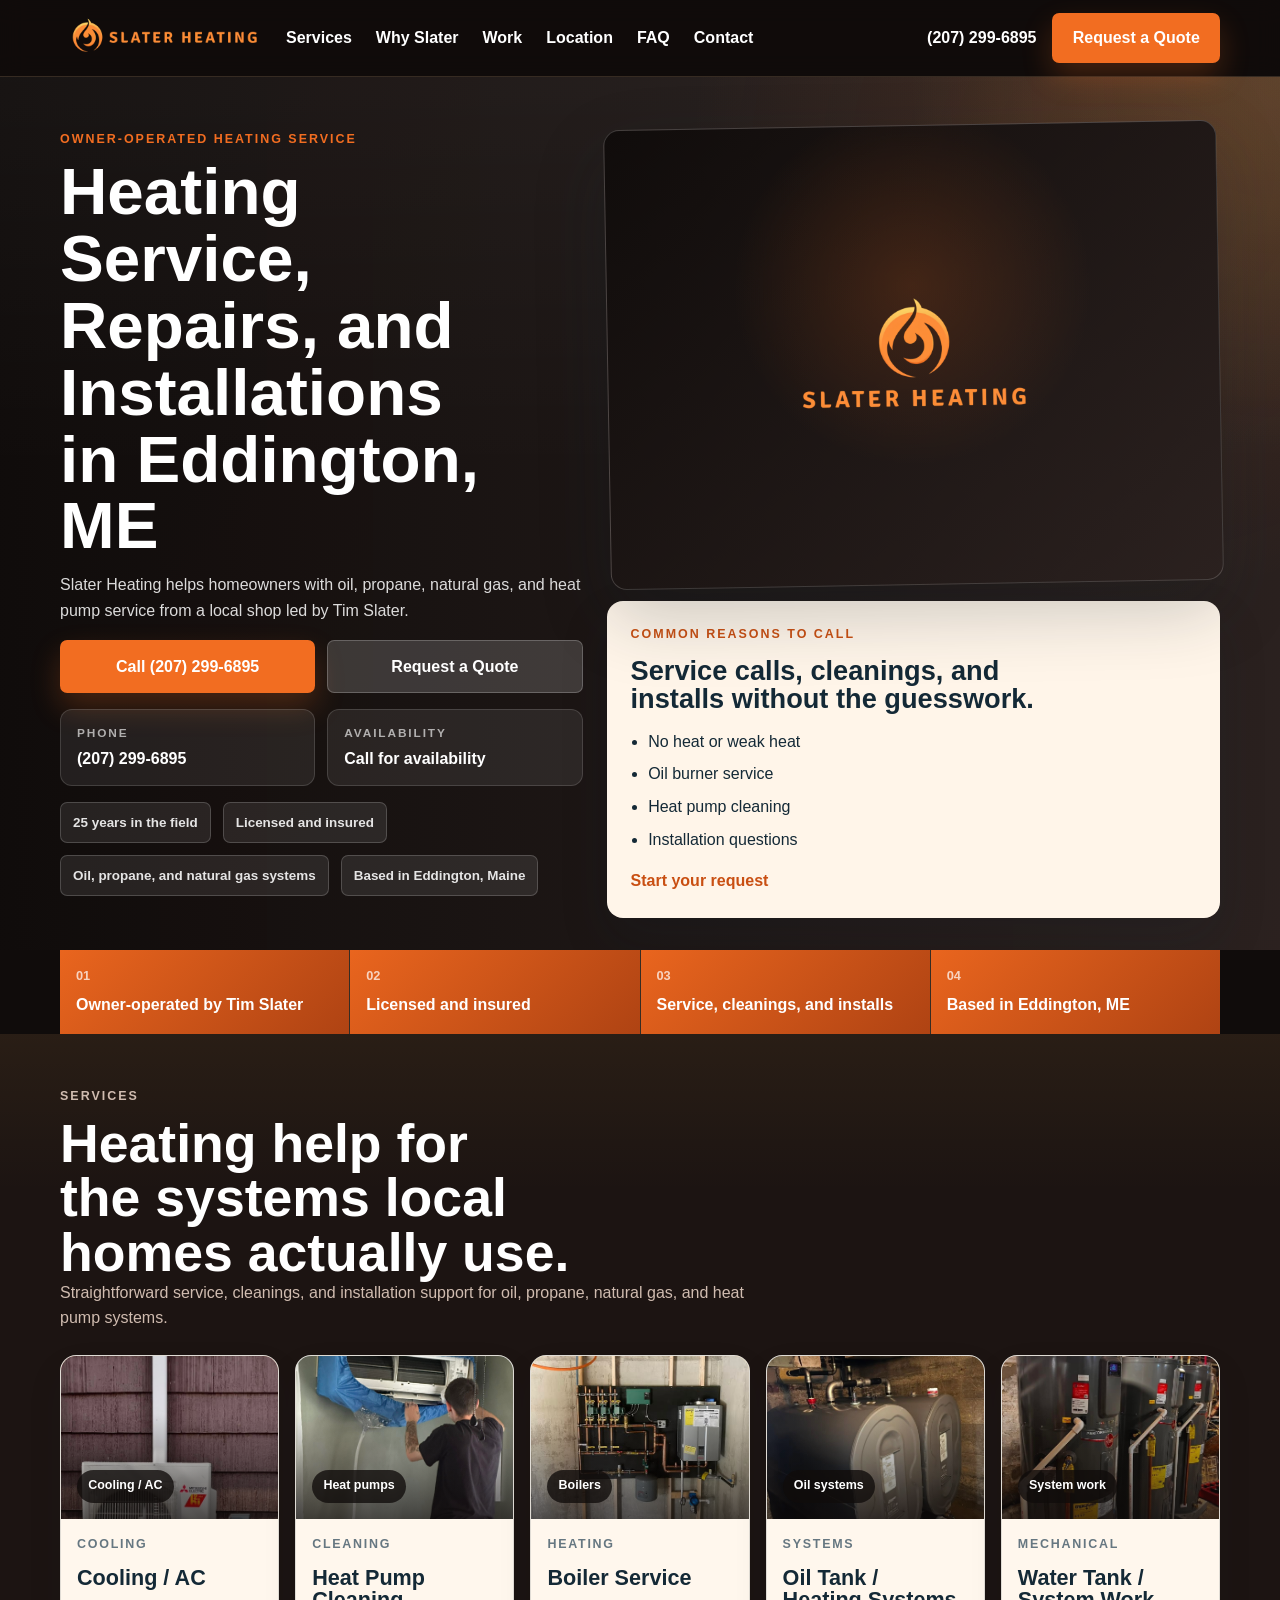
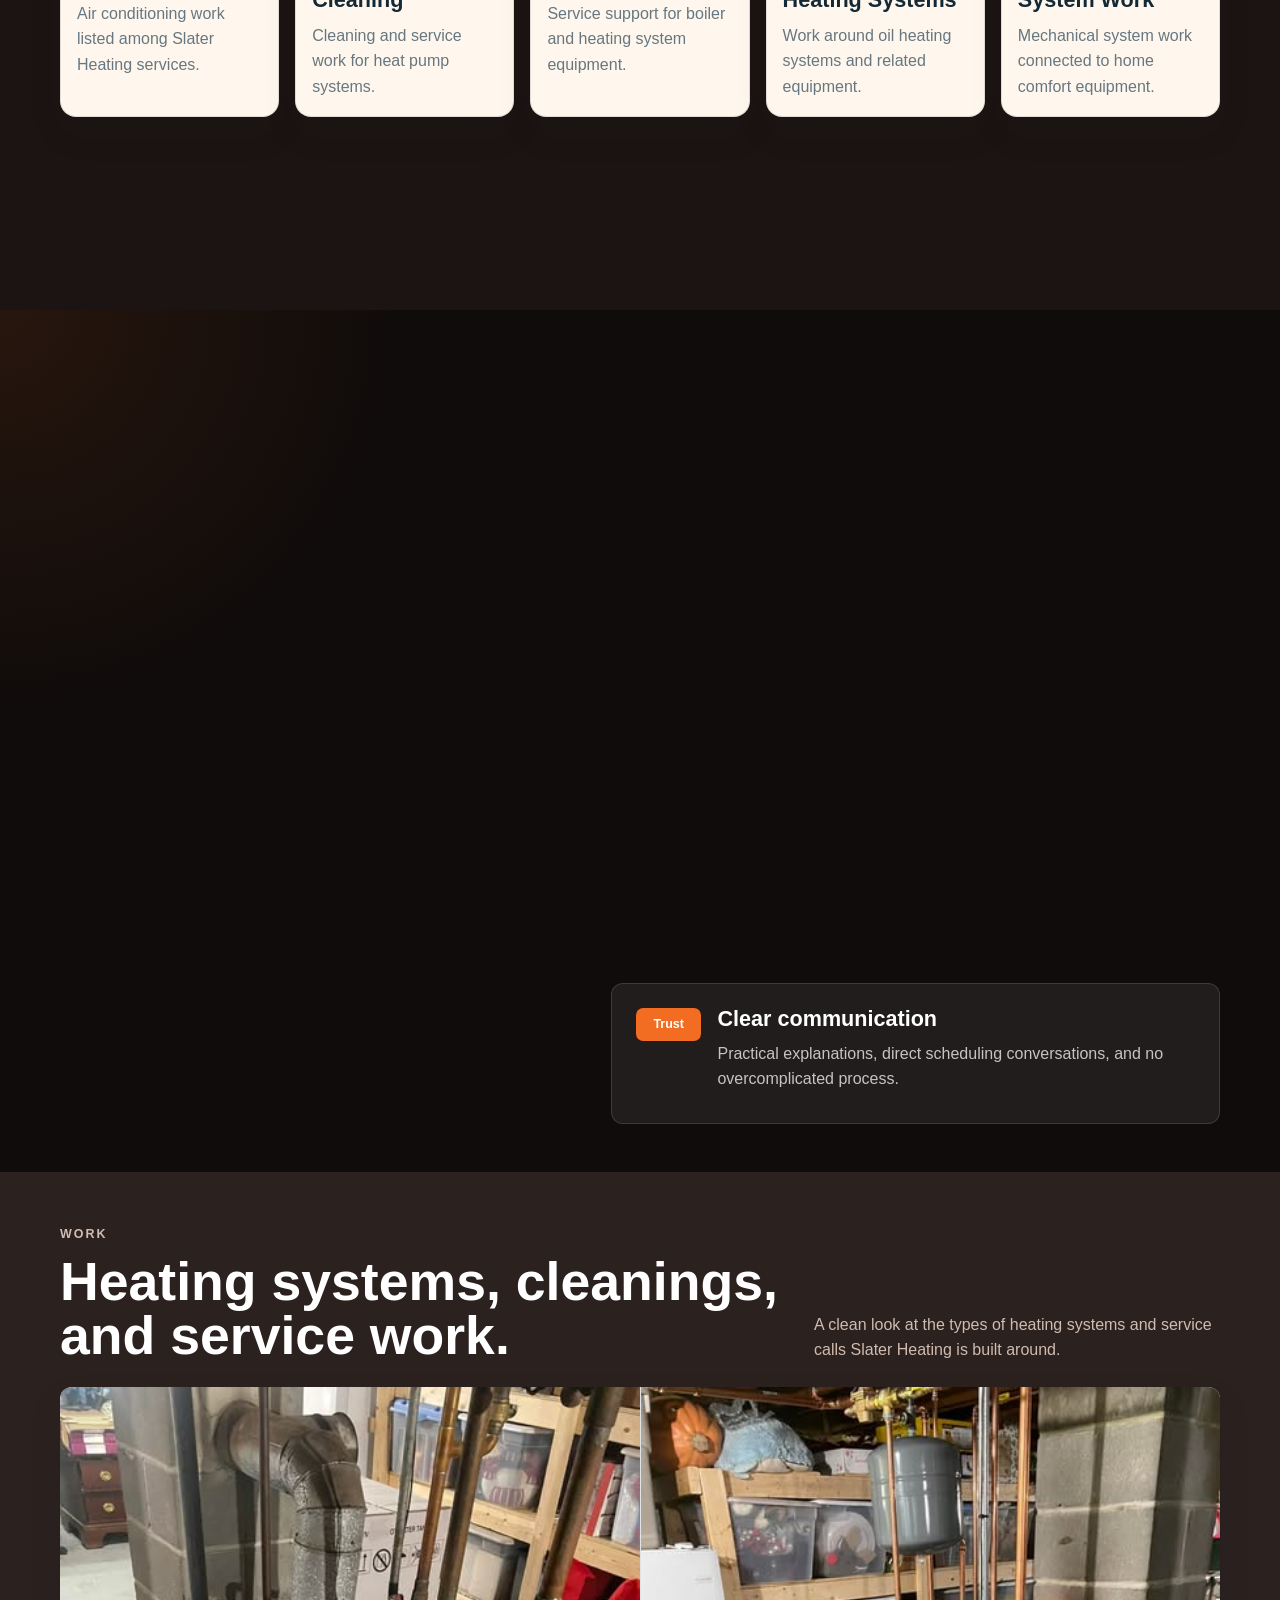
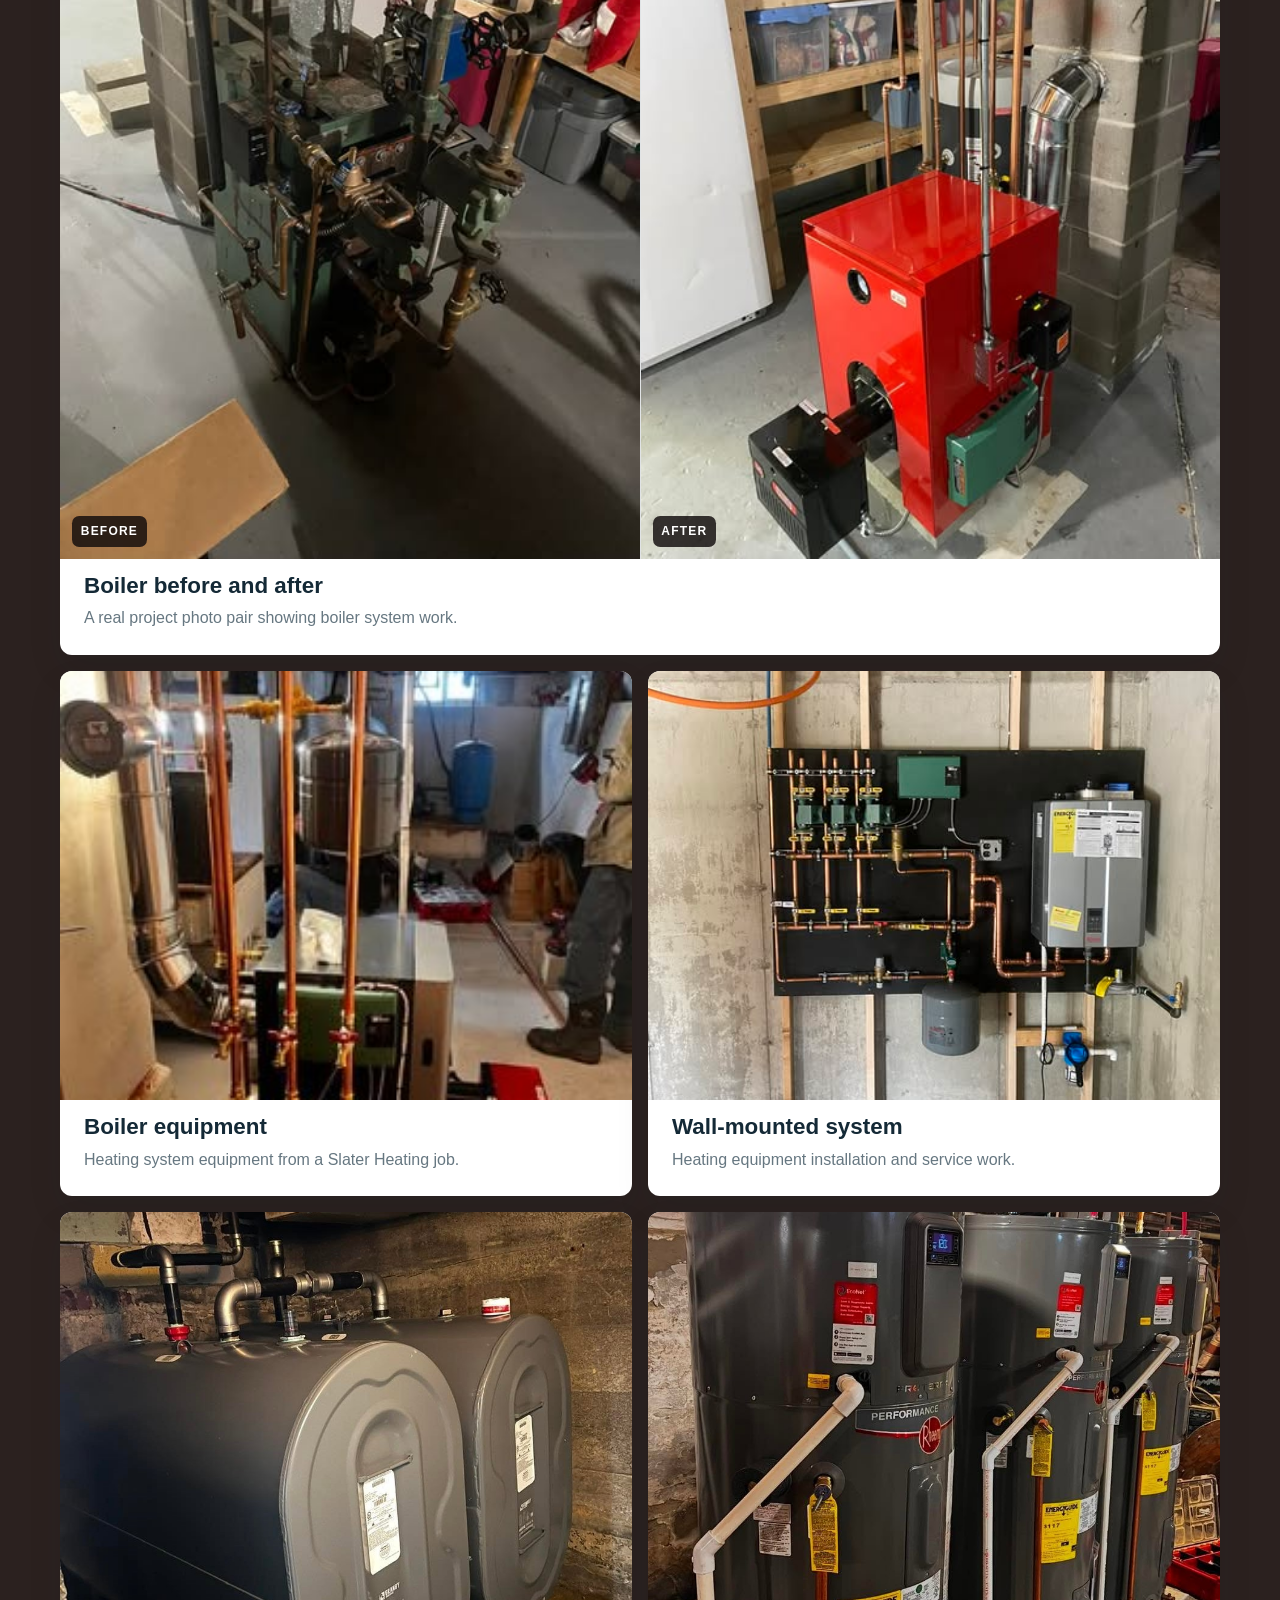
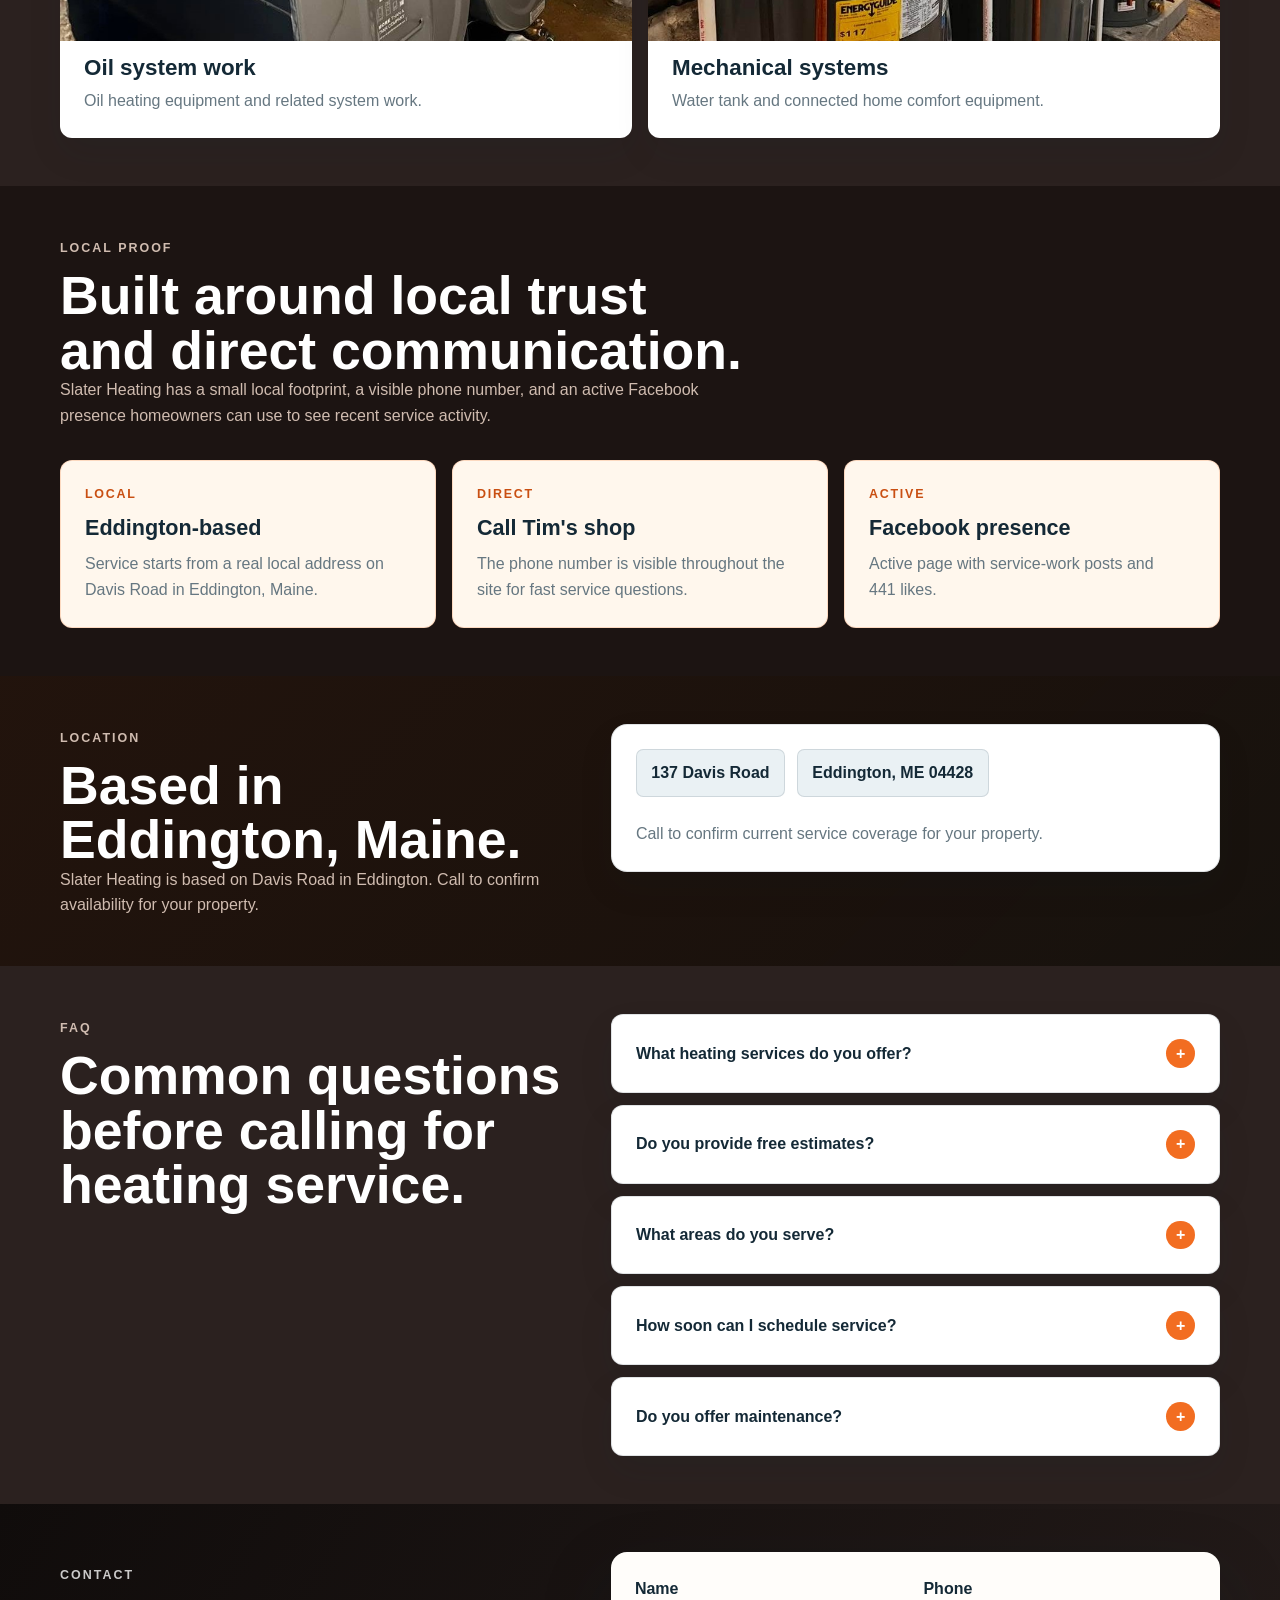
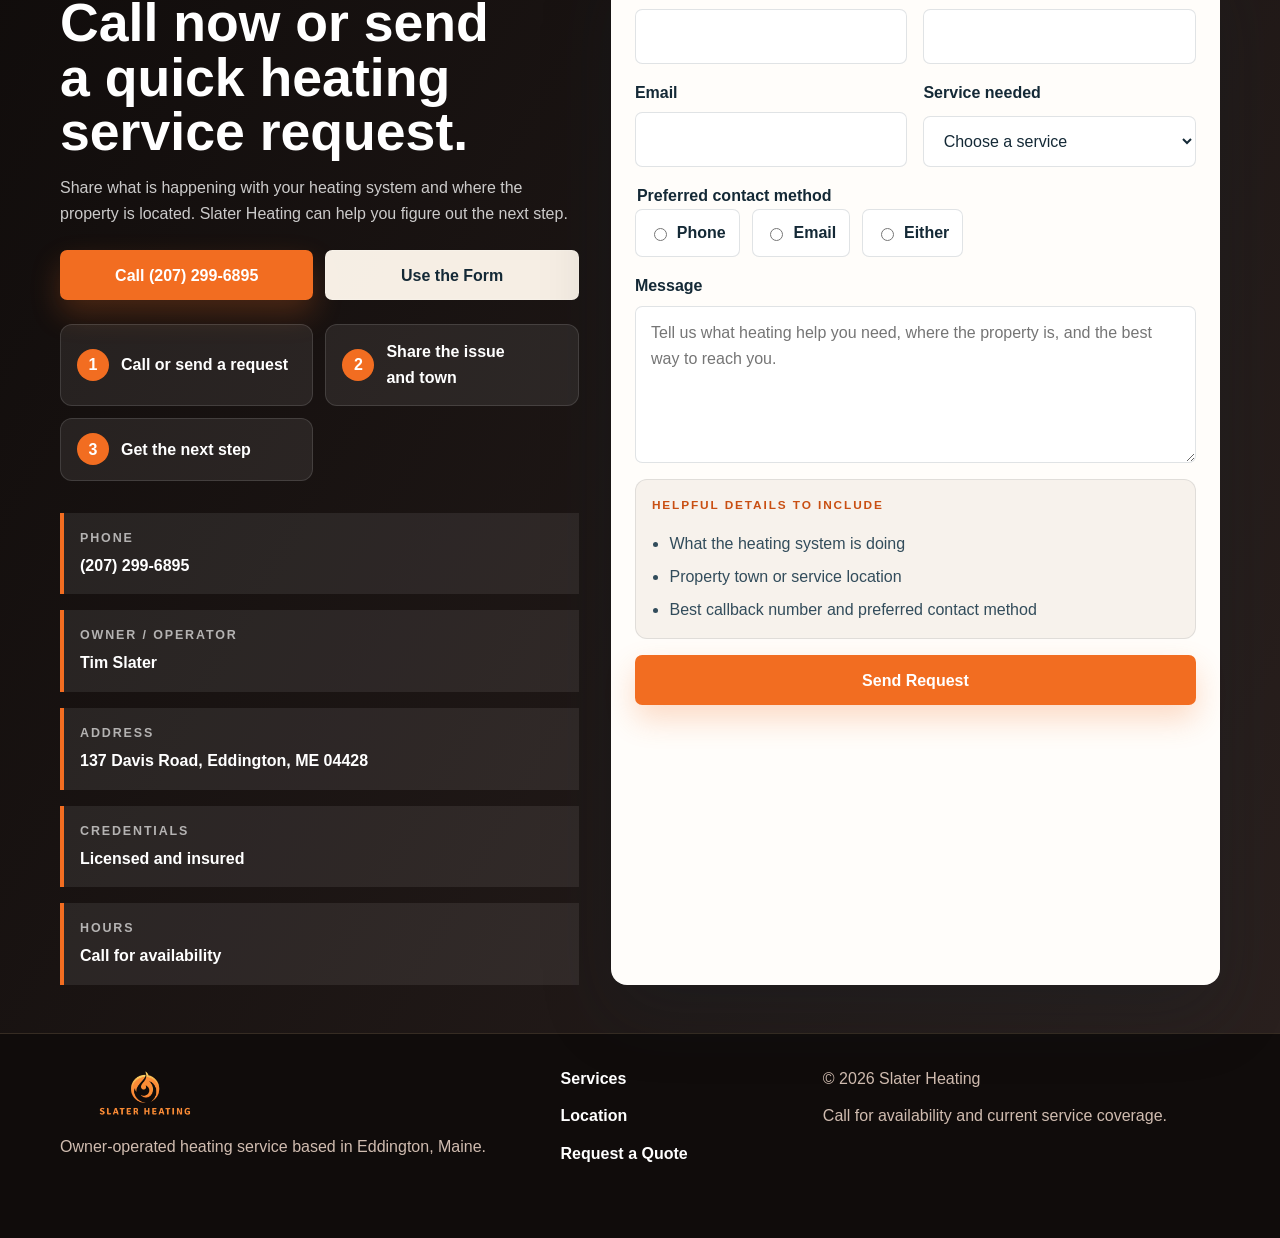
==== commit 7588b5a4: "Place stacked Slater logo in hero" ====
--- a/clients/slater-heating/index.html
+++ b/clients/slater-heating/index.html
@@ -8,7 +8,7 @@
       content="Slater Heating in Eddington, Maine offers heating service, cleanings, and installations for oil, propane, and natural gas systems."
     />
     <title>Slater Heating | Heating Service in Eddington, ME</title>
-    <link rel="stylesheet" href="styles.css?v=20260706" />
+    <link rel="stylesheet" href="styles.css?v=20260706-2" />
   </head>
   <body>
     <a class="skip-link" href="#main-content">Skip to content</a>
@@ -17,7 +17,7 @@
       <div class="container header-shell">
         <a class="brand" href="#top" aria-label="Slater Heating home">
           <img
-            src="images/Slater Heating stacked logo.png"
+            src="images/Slater Heating logo.png"
             alt="Slater Heating"
             class="brand-logo"
           />
@@ -86,11 +86,11 @@
             </div>
 
             <div class="hero-visual reveal" data-reveal>
-              <div class="photo-frame photo-frame-main">
+              <div class="photo-frame photo-frame-main logo-frame">
                 <img
-                  src="images/slater-AC-working.jpg"
-                  alt="Technician working on outdoor air conditioning equipment at a home"
-                  class="hero-photo"
+                  src="images/Slater Heating stacked logo.png"
+                  alt="Slater Heating logo"
+                  class="hero-logo"
                   fetchpriority="high"
                 />
               </div>
--- a/clients/slater-heating/styles.css
+++ b/clients/slater-heating/styles.css
@@ -41,7 +41,7 @@
   --shadow-strong: 0 28px 70px rgba(16, 35, 47, 0.22);
 
   --container: 1160px;
-  --header-height: 96px;
+  --header-height: 76px;
 }
 
 *,
@@ -161,7 +161,7 @@
 }
 
 .brand-logo {
-  width: min(240px, 58vw);
+  width: min(210px, 48vw);
   height: auto;
 }
 
@@ -416,6 +416,15 @@
   transform: none;
 }
 
+.logo-frame {
+  align-items: center;
+  justify-content: center;
+  padding: clamp(1.25rem, 6vw, 2.75rem);
+  background:
+    radial-gradient(circle at 50% 35%, rgba(242, 109, 33, 0.18), transparent 42%),
+    linear-gradient(135deg, #100c0b, #2b211f);
+}
+
 .hero-photo,
 .service-media img,
 .before-after img {
@@ -427,6 +436,12 @@
 
 .hero-photo {
   object-position: center;
+}
+
+.hero-logo {
+  width: min(100%, 420px);
+  height: 100%;
+  object-fit: contain;
 }
 
 .hero-service-panel {
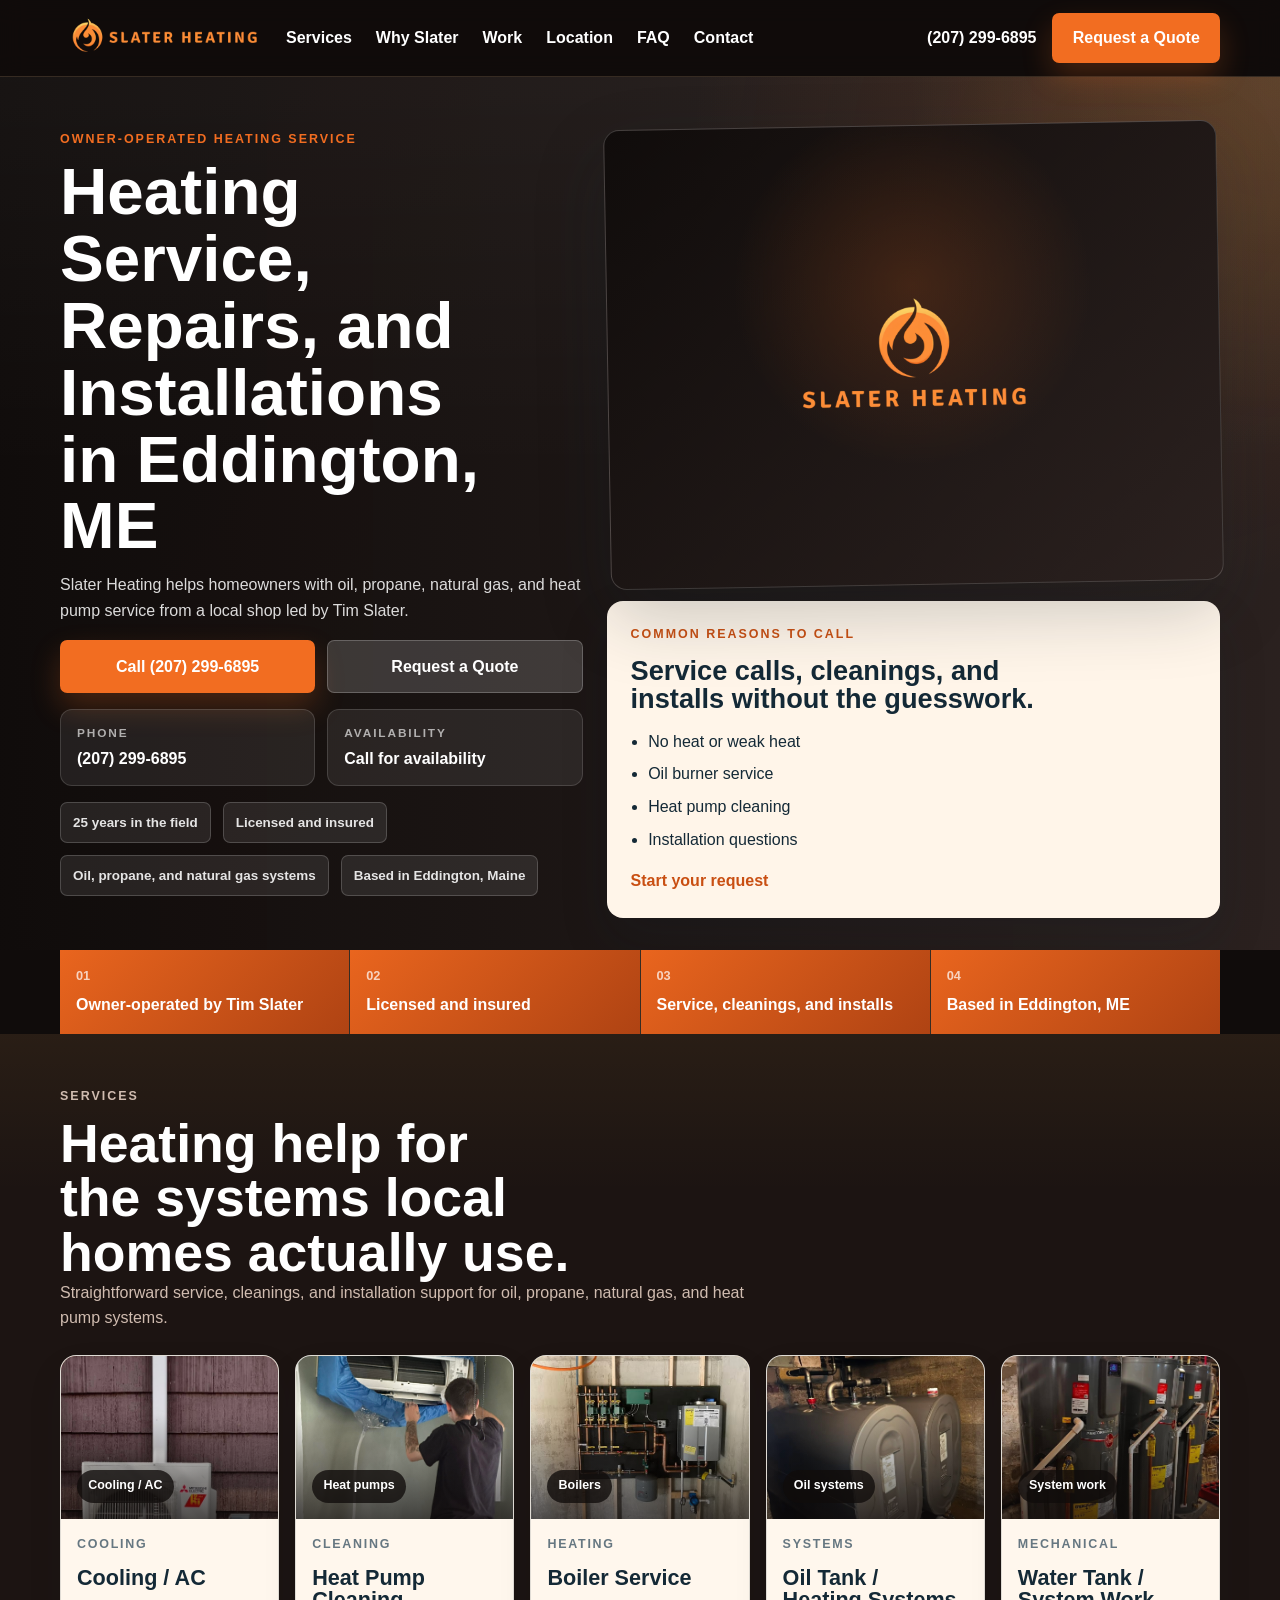
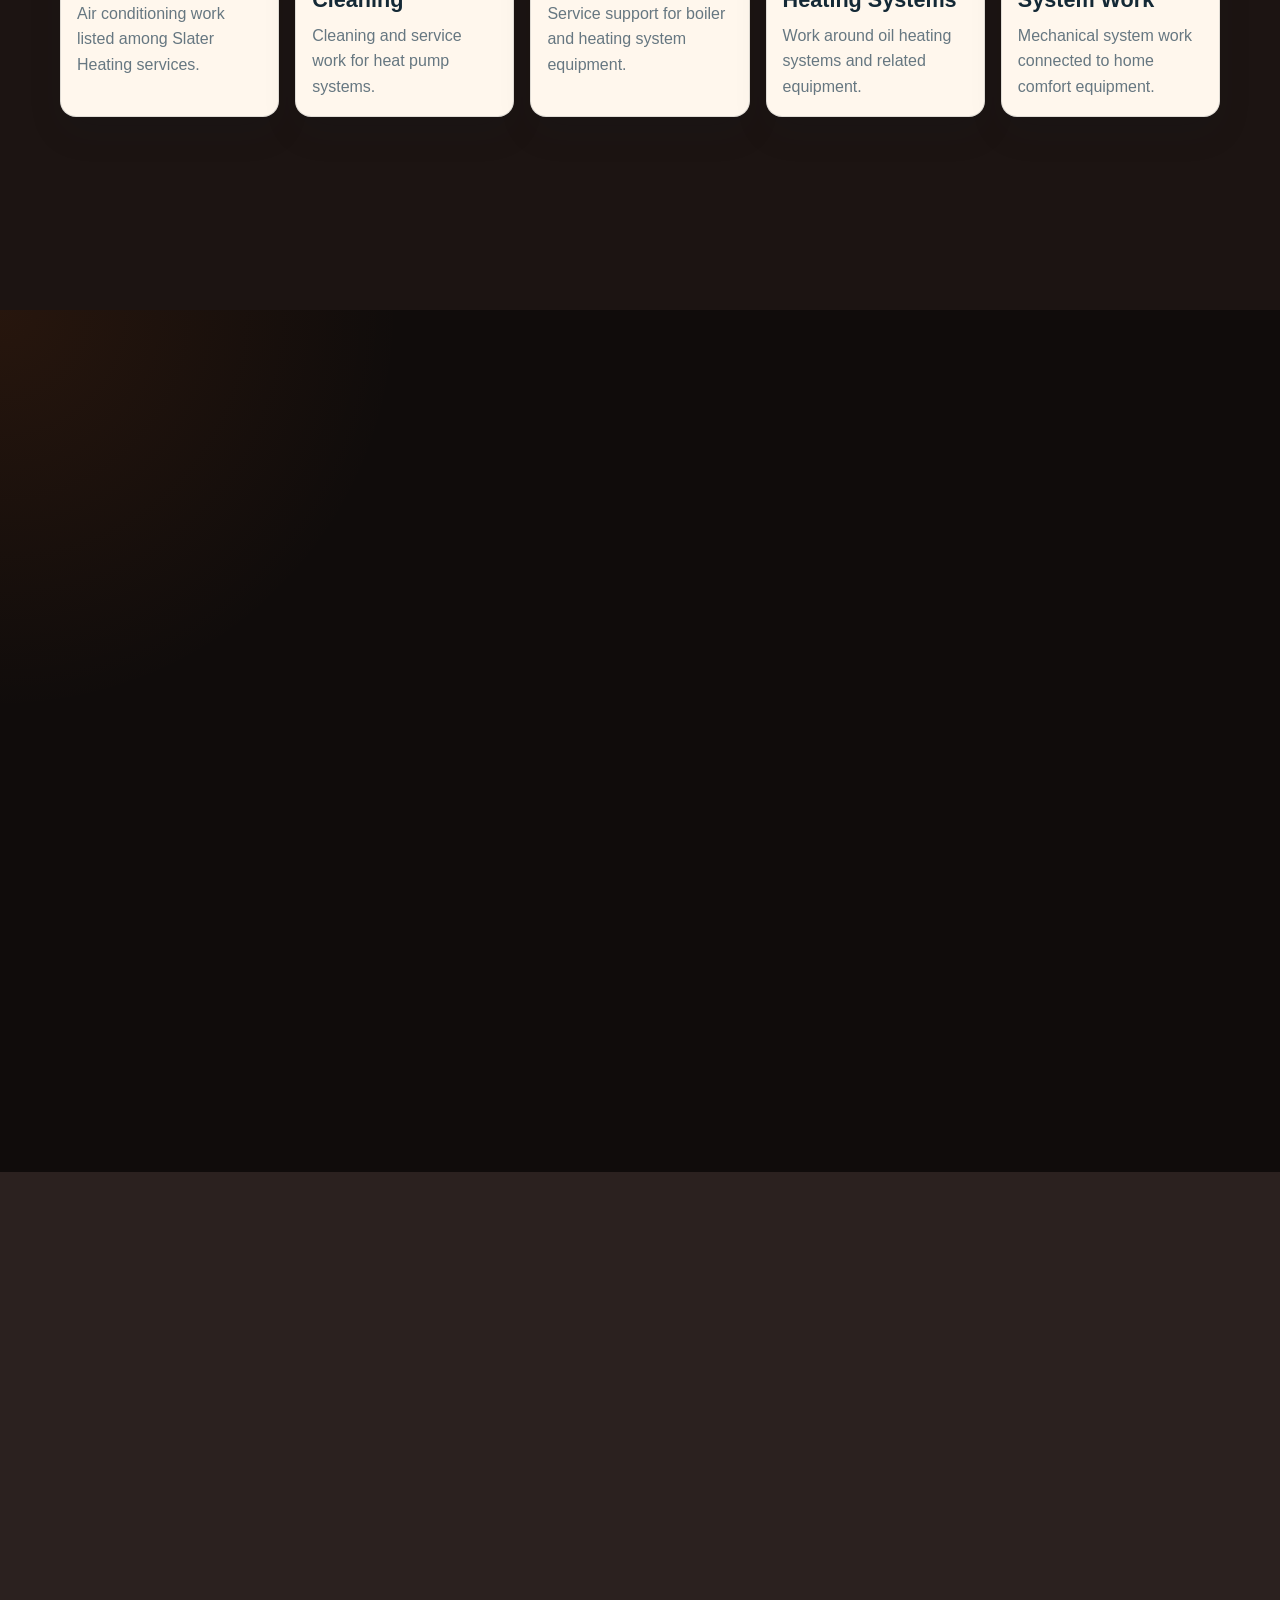
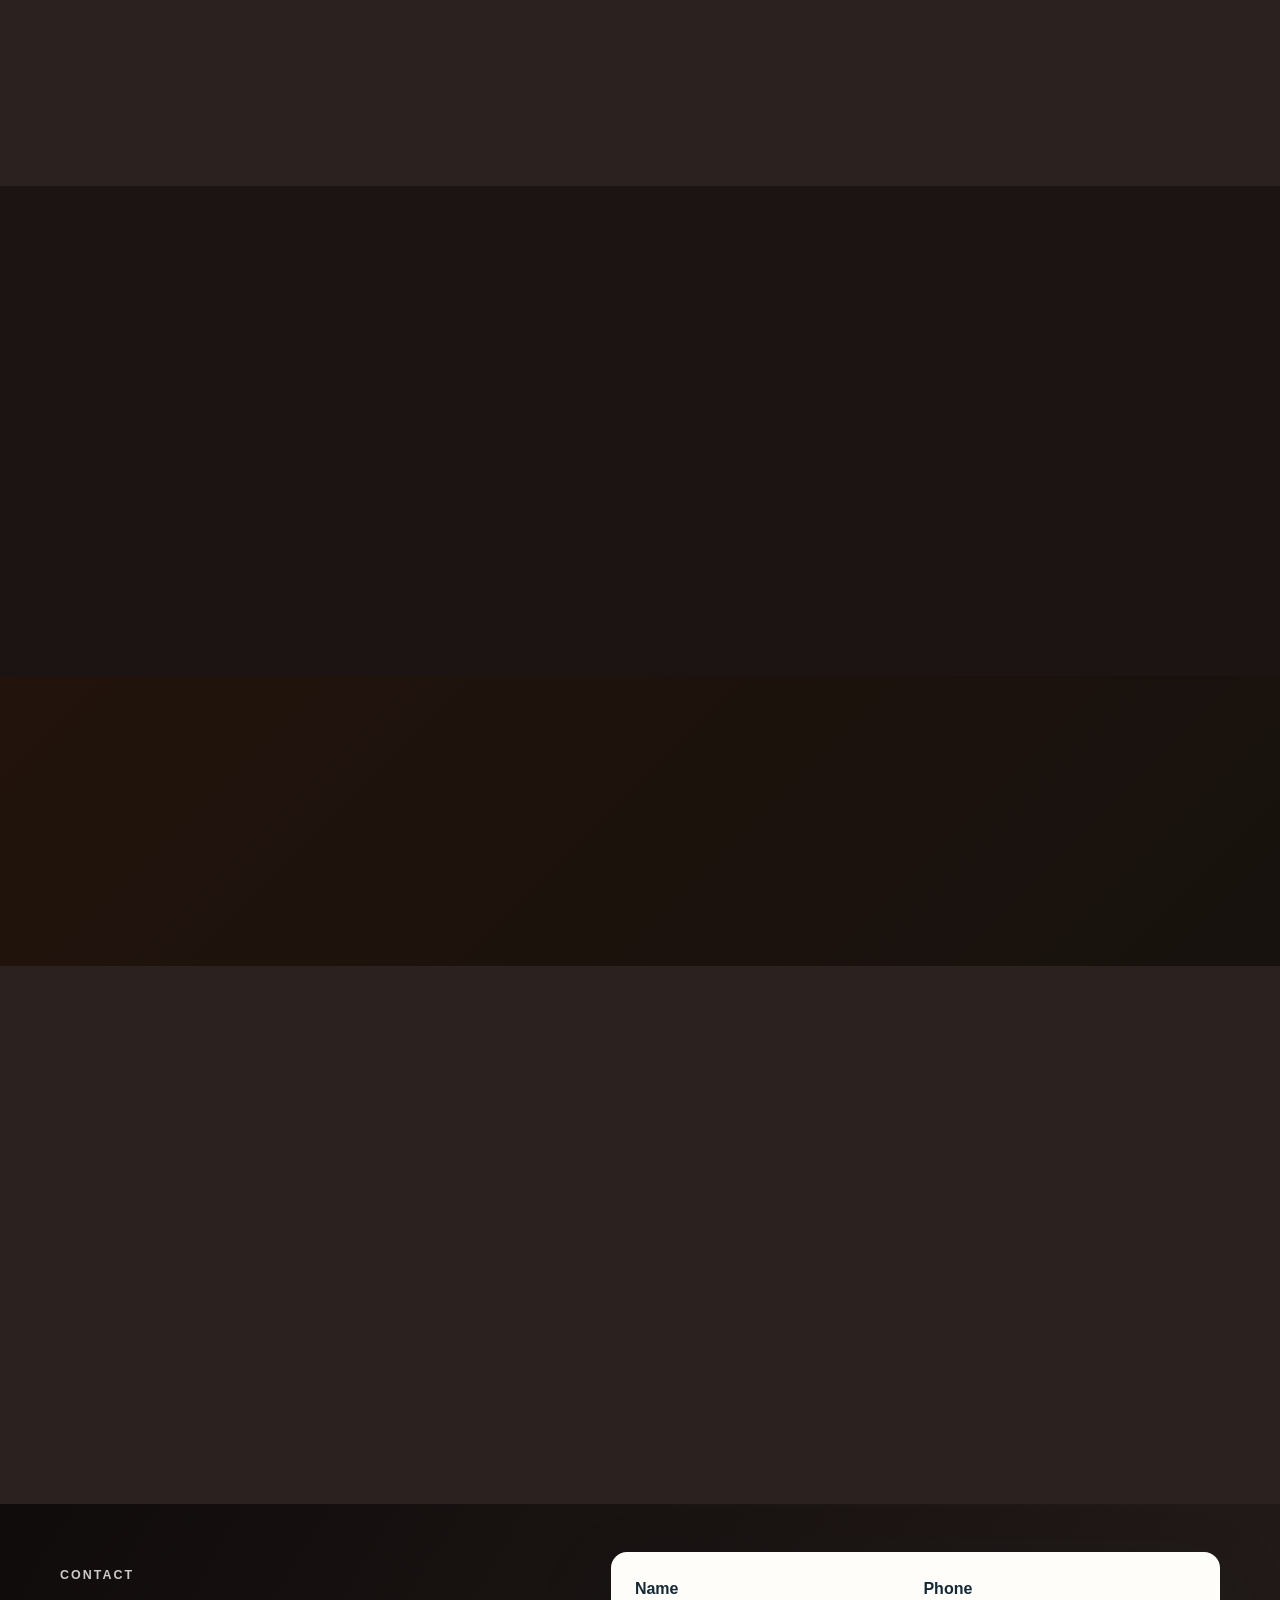
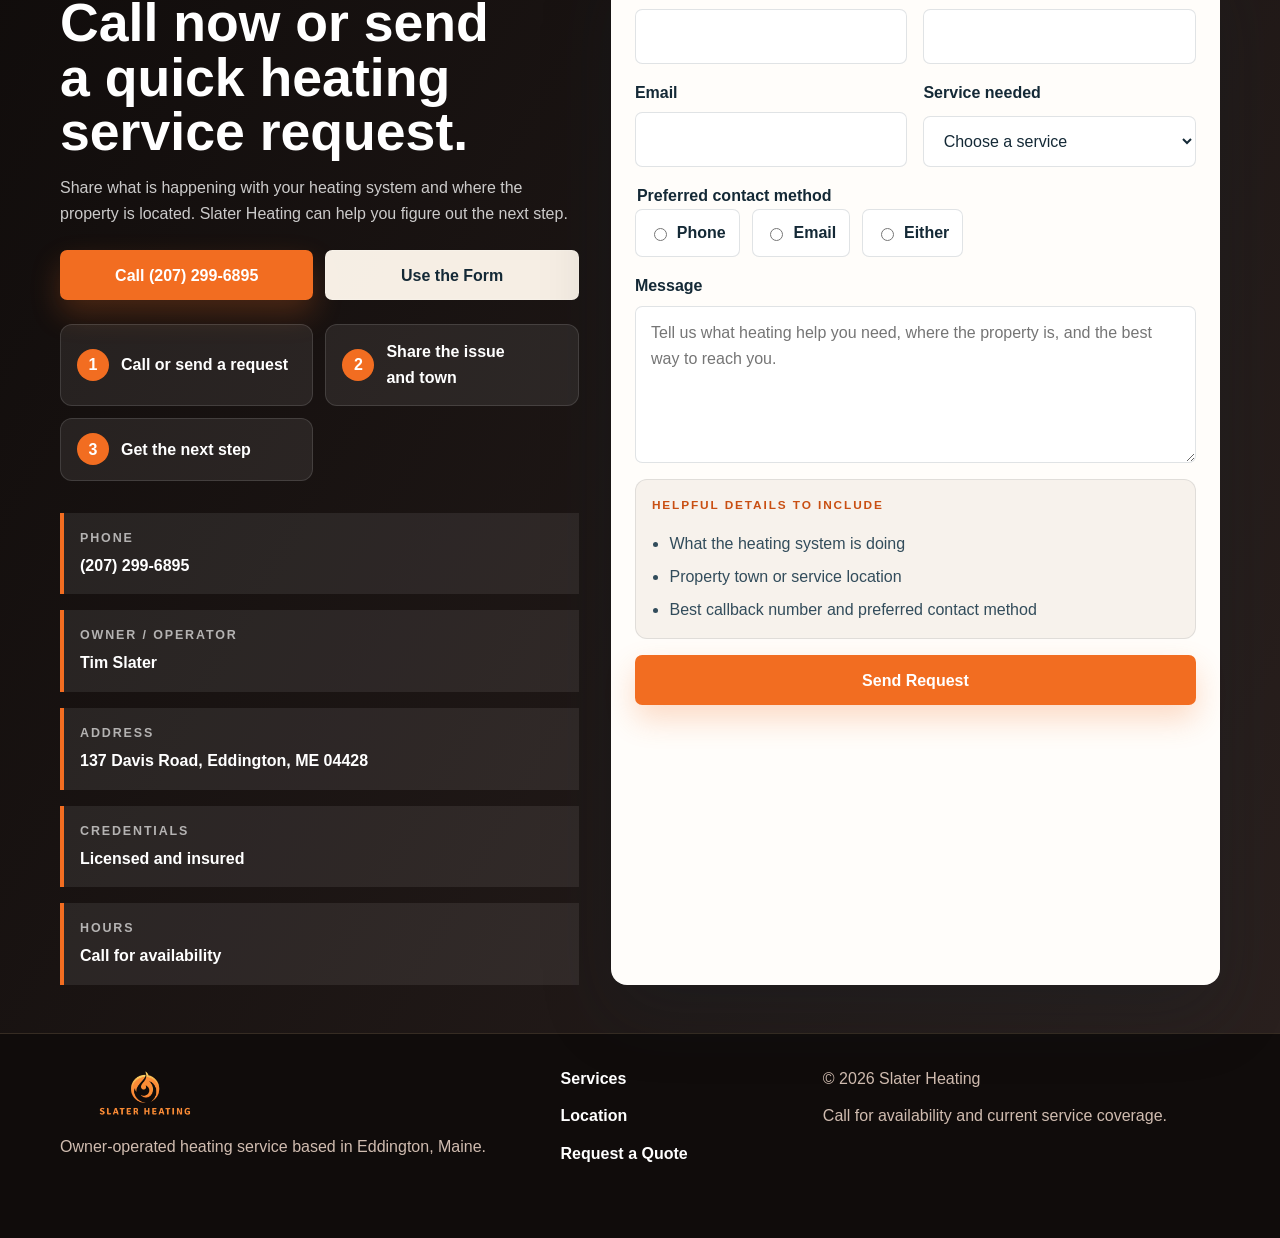
==== commit be58313b: "Tighten stacked logo spacing" ====
--- a/clients/slater-heating/index.html
+++ b/clients/slater-heating/index.html
@@ -8,7 +8,7 @@
       content="Slater Heating in Eddington, Maine offers heating service, cleanings, and installations for oil, propane, and natural gas systems."
     />
     <title>Slater Heating | Heating Service in Eddington, ME</title>
-    <link rel="stylesheet" href="styles.css?v=20260706-2" />
+    <link rel="stylesheet" href="styles.css?v=20260706-3" />
   </head>
   <body>
     <a class="skip-link" href="#main-content">Skip to content</a>
--- a/clients/slater-heating/styles.css
+++ b/clients/slater-heating/styles.css
@@ -419,7 +419,7 @@
 .logo-frame {
   align-items: center;
   justify-content: center;
-  padding: clamp(1.25rem, 6vw, 2.75rem);
+  padding: clamp(0.7rem, 3.5vw, 1.5rem);
   background:
     radial-gradient(circle at 50% 35%, rgba(242, 109, 33, 0.18), transparent 42%),
     linear-gradient(135deg, #100c0b, #2b211f);
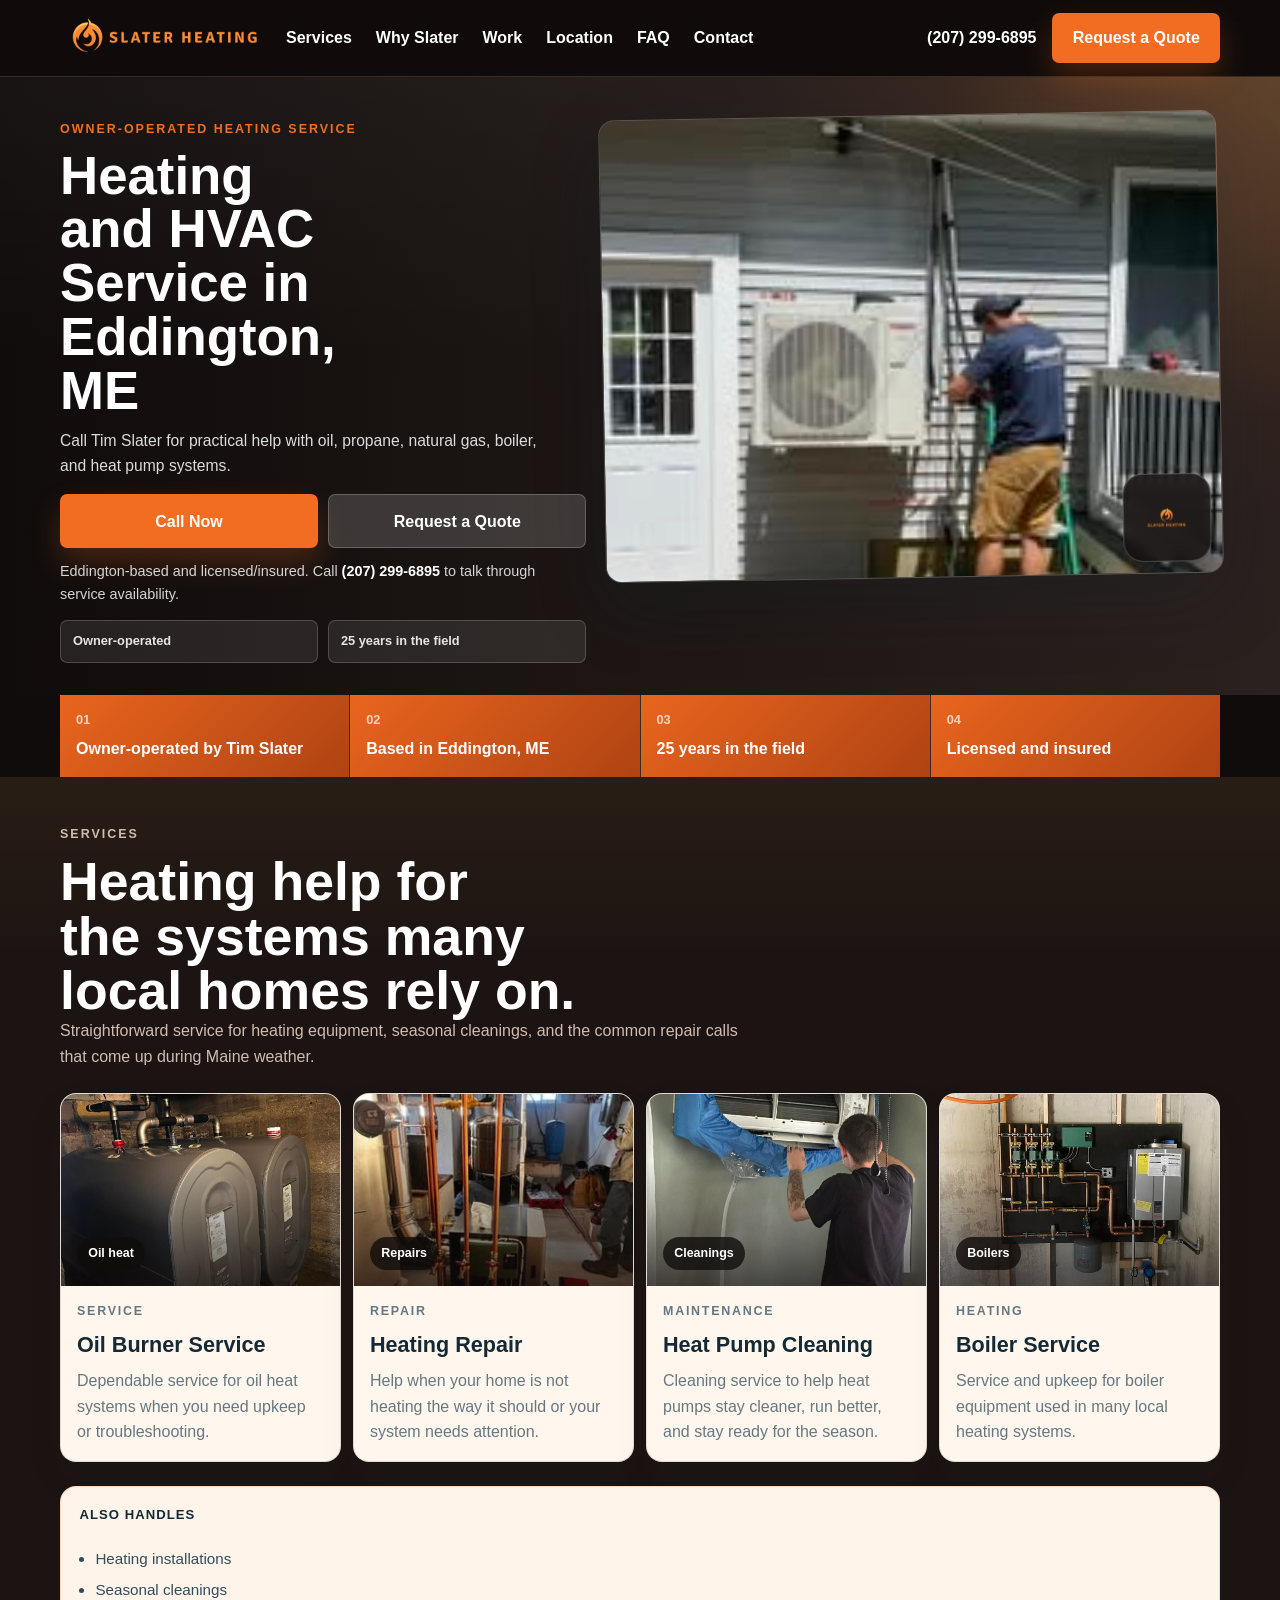
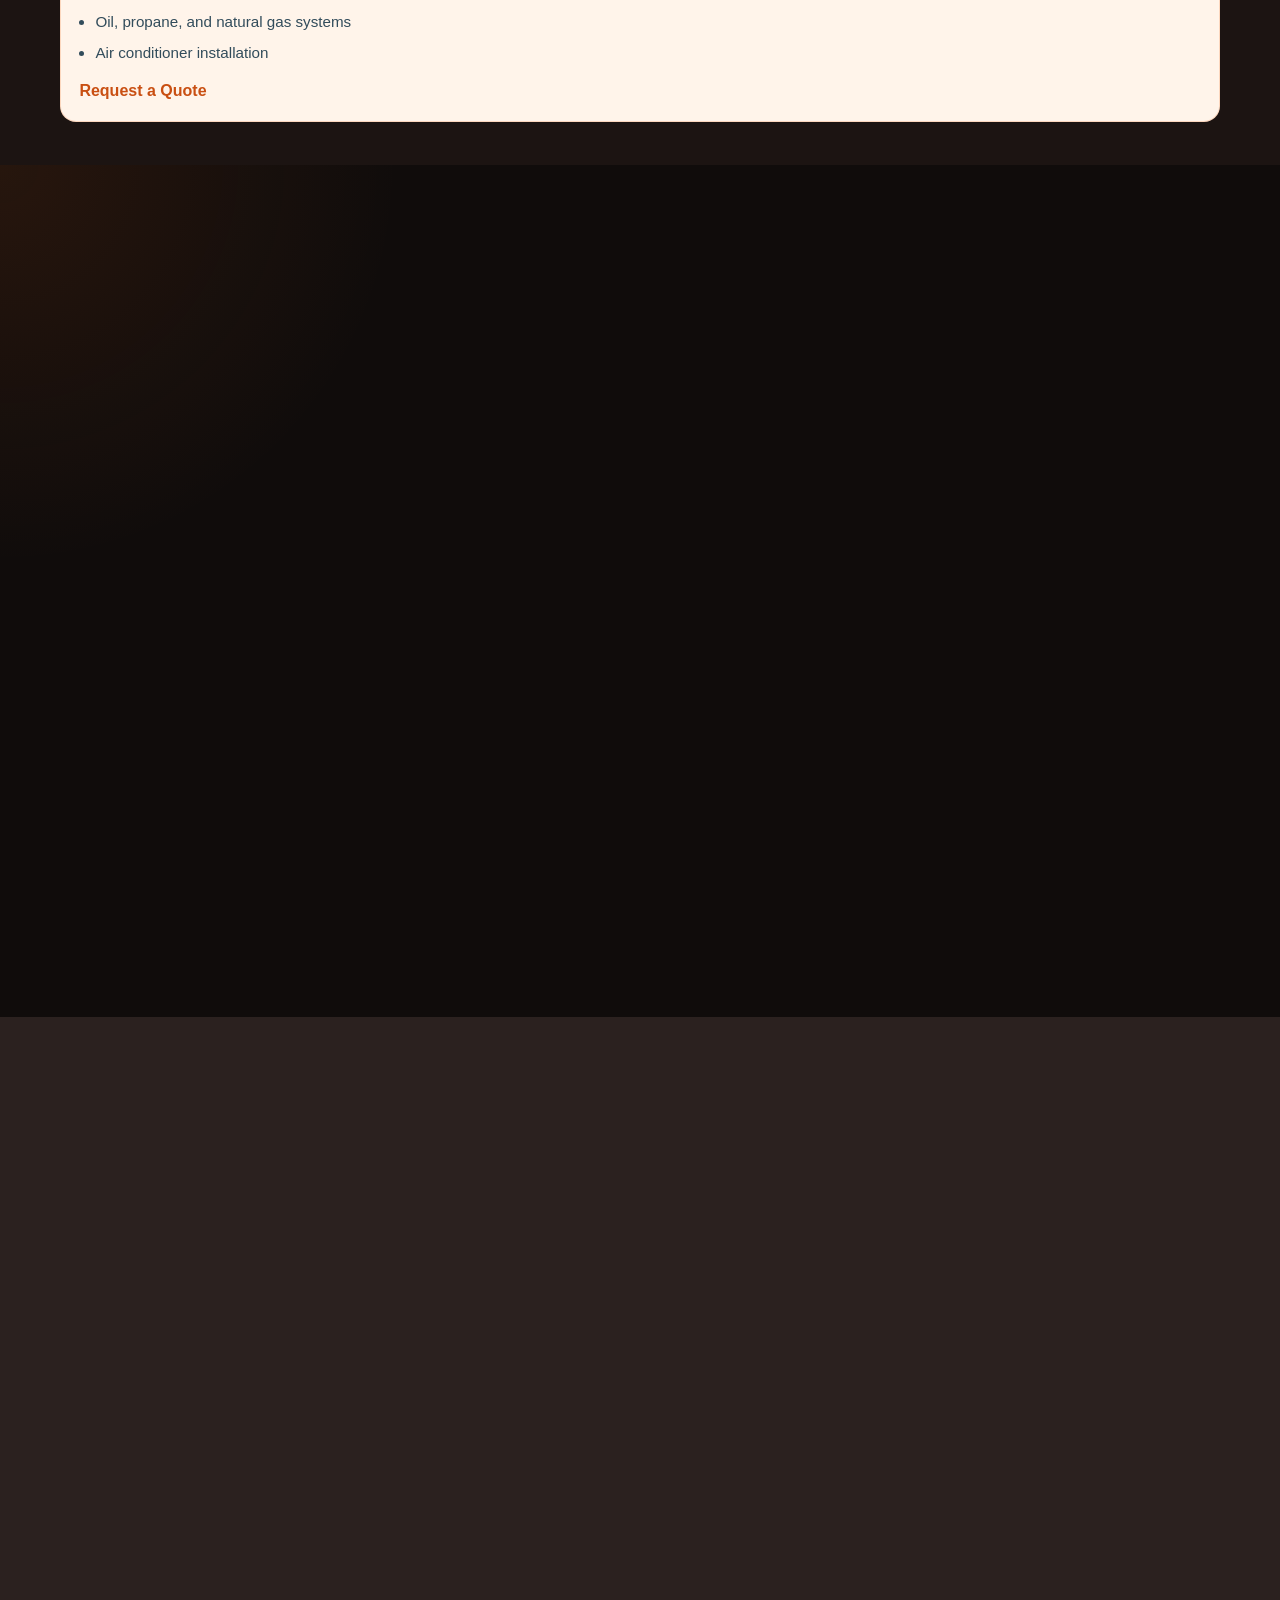
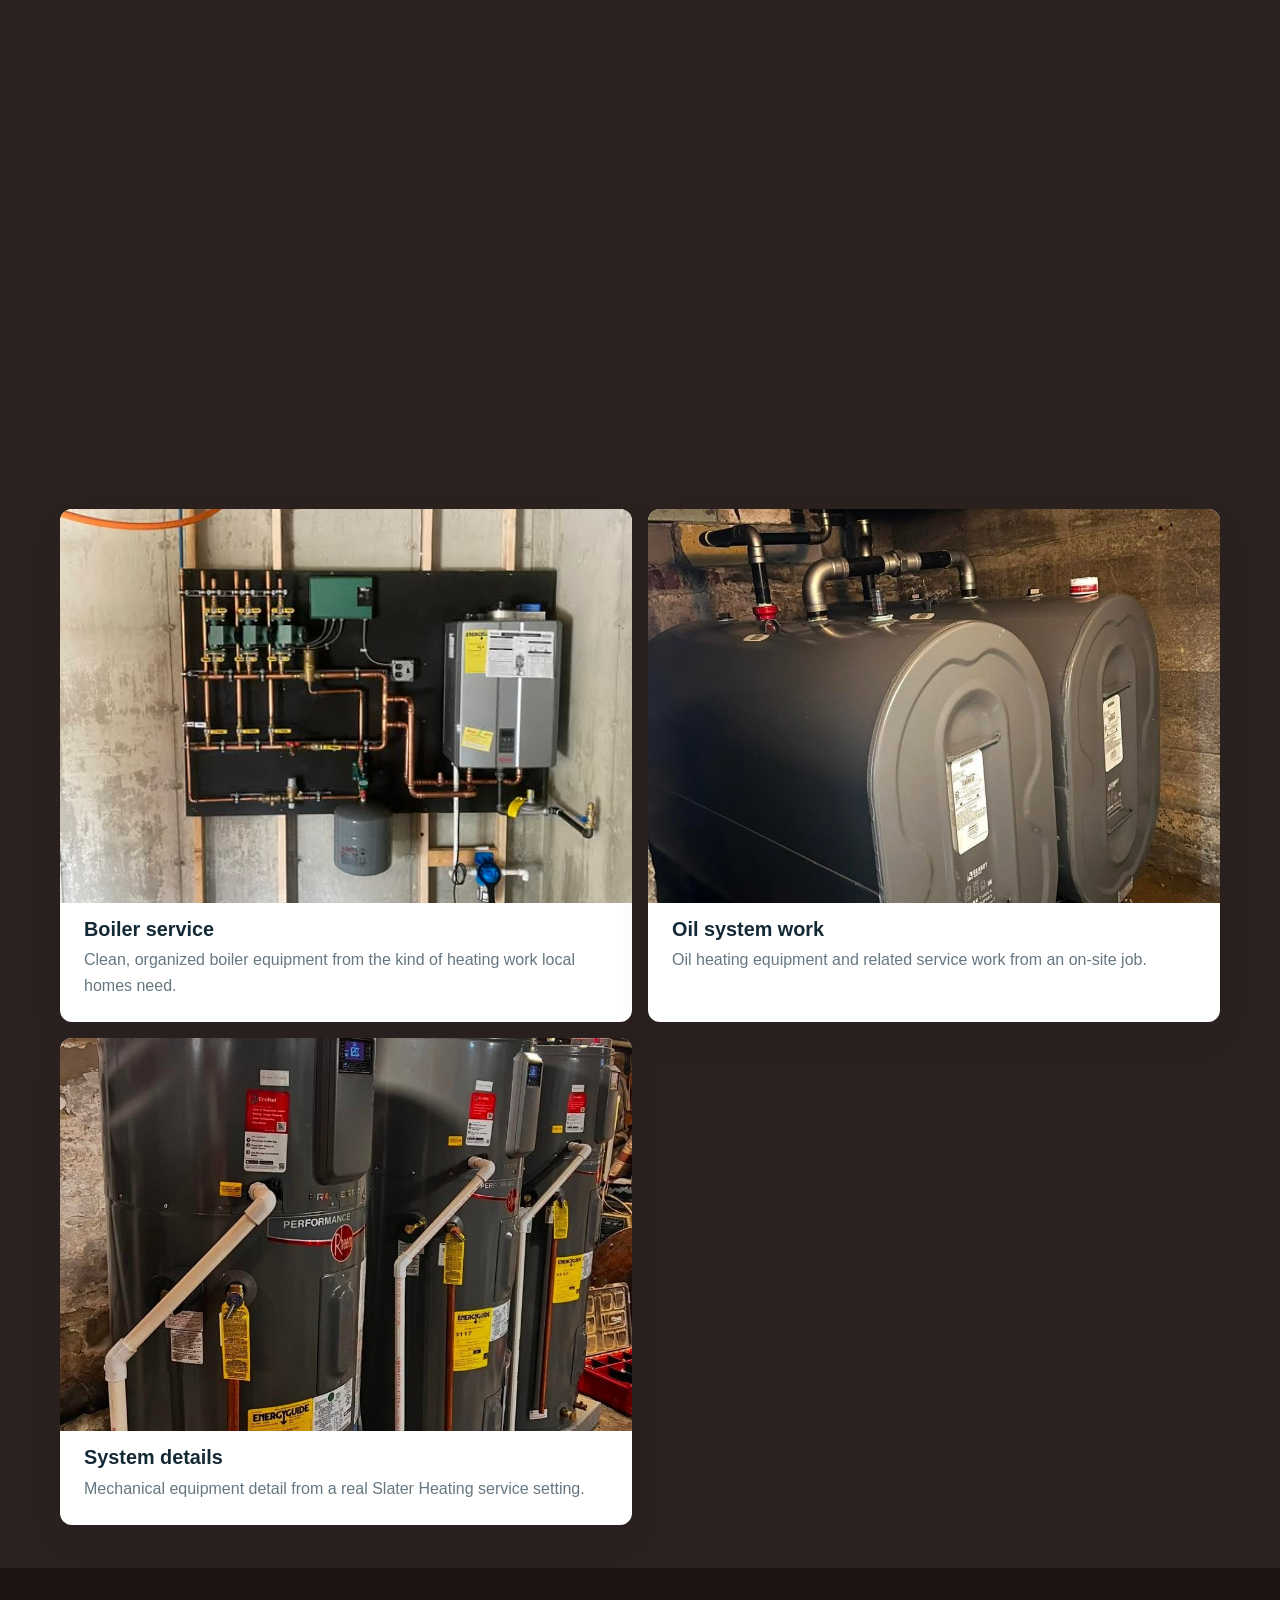
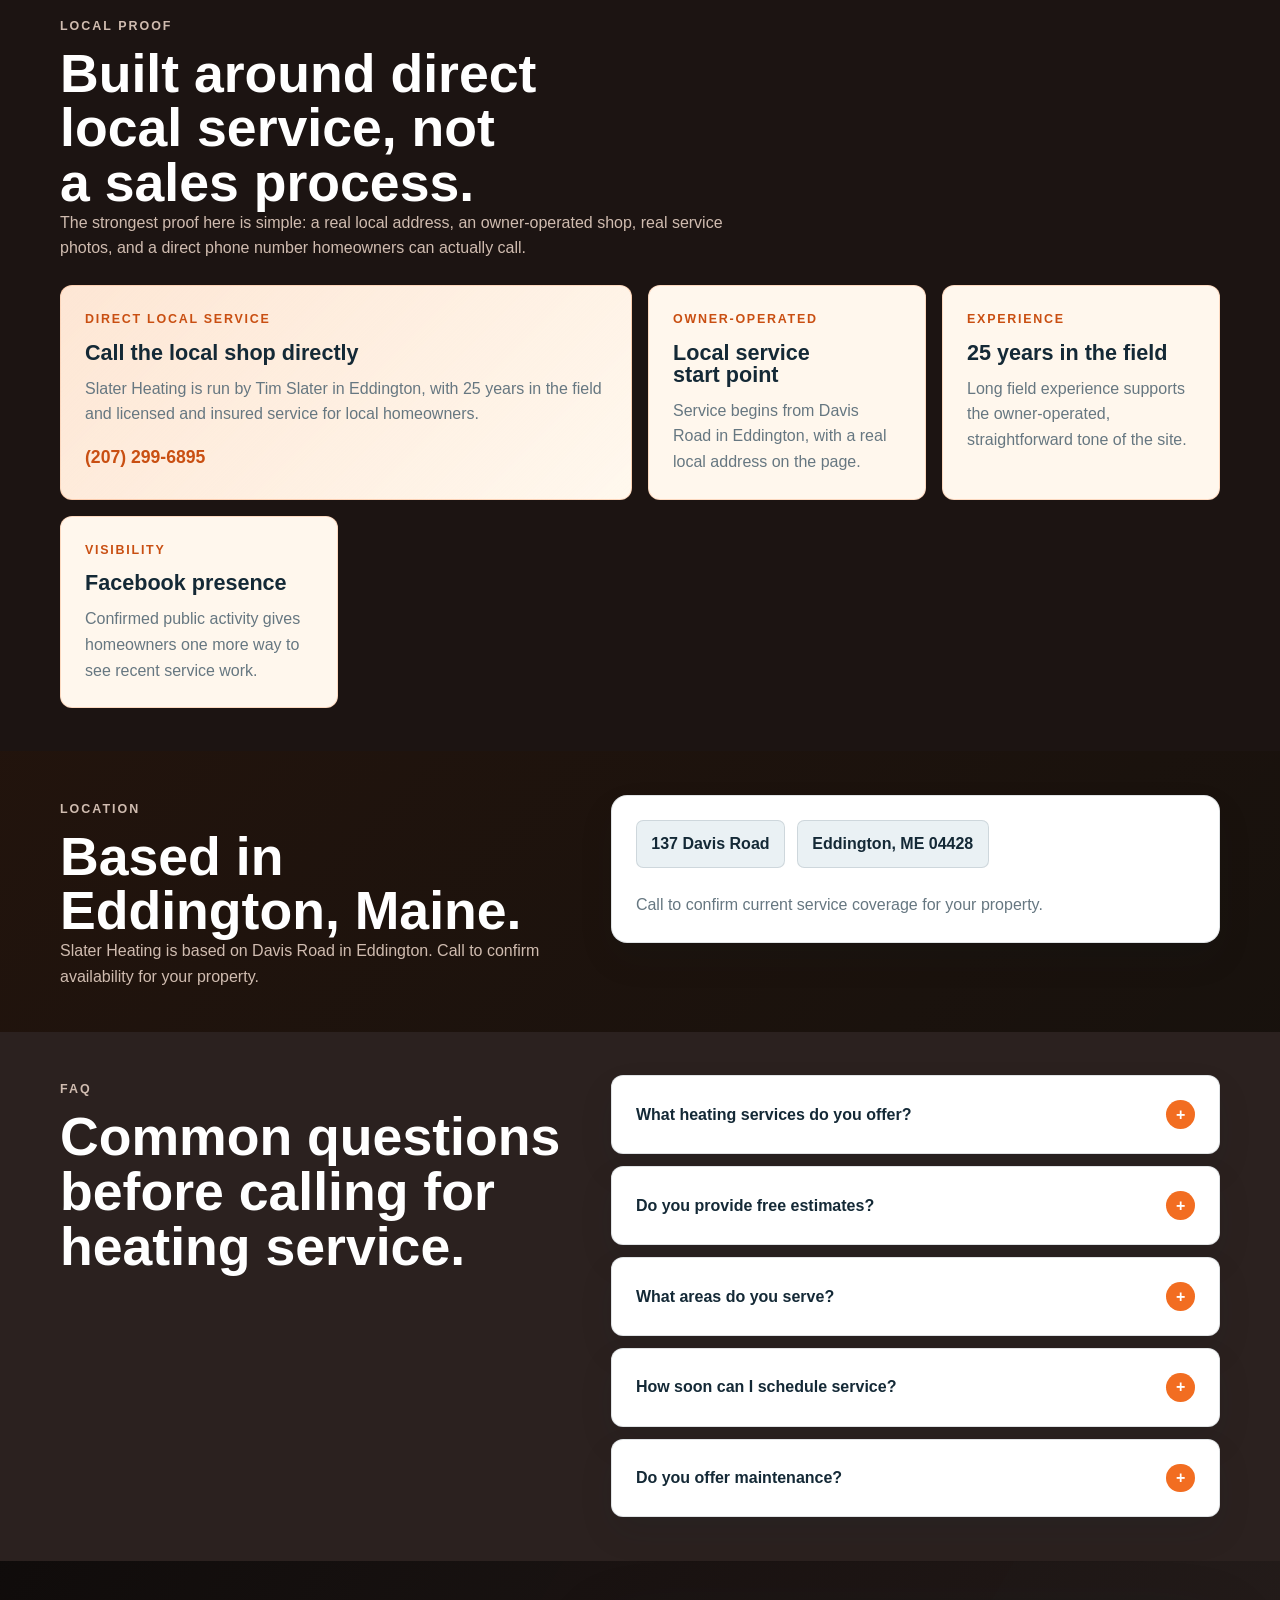
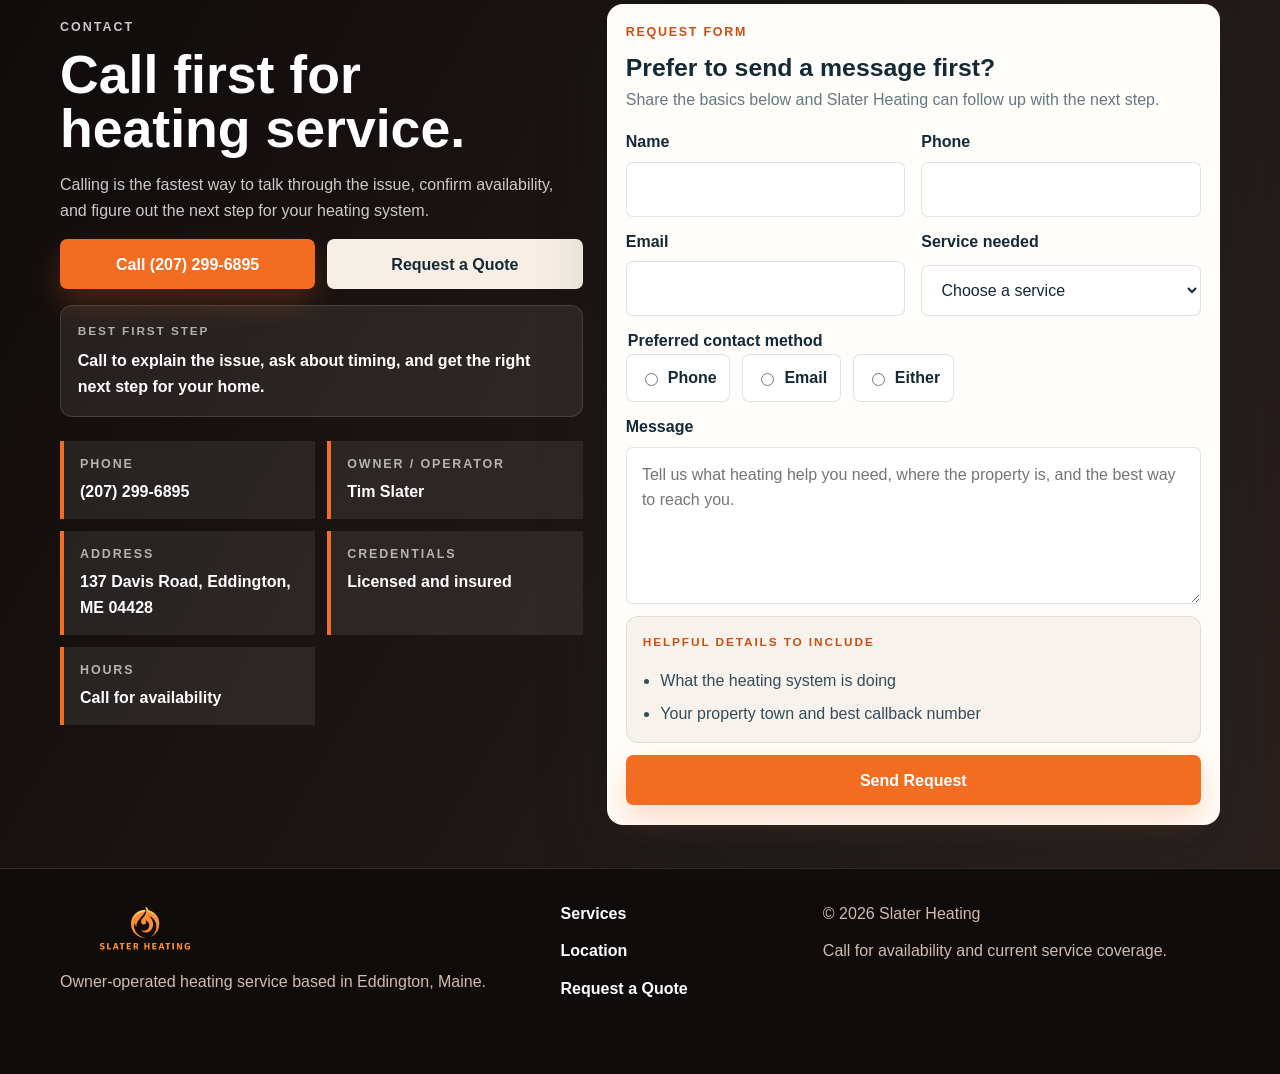
==== commit 8bd777ca: "Refine Slater Heating homepage balance" ====
--- a/clients/slater-heating/index.html
+++ b/clients/slater-heating/index.html
@@ -8,7 +8,7 @@
       content="Slater Heating in Eddington, Maine offers heating service, cleanings, and installations for oil, propane, and natural gas systems."
     />
     <title>Slater Heating | Heating Service in Eddington, ME</title>
-    <link rel="stylesheet" href="styles.css?v=20260706-3" />
+    <link rel="stylesheet" href="styles.css?v=20260706-4" />
   </head>
   <body>
     <a class="skip-link" href="#main-content">Skip to content</a>
@@ -55,54 +55,53 @@
           <div class="container hero-grid">
             <div class="hero-content reveal" data-reveal>
               <p class="section-kicker">Owner-operated heating service</p>
-              <h1>Heating Service, Repairs, and Installations in Eddington, ME</h1>
+              <h1>Heating and HVAC Service in Eddington, ME</h1>
               <p class="hero-lead">
-                Slater Heating helps homeowners with oil, propane, natural gas, and heat pump
-                service from a local shop led by Tim Slater.
+                Call Tim Slater for practical help with oil, propane, natural gas, boiler, and
+                heat pump systems.
               </p>
 
               <div class="hero-actions">
-                <a class="button button-primary button-large" href="tel:2072996895">Call (207) 299-6895</a>
+                <a class="button button-primary button-large" href="tel:2072996895">Call Now</a>
                 <a class="button button-secondary button-large" href="#contact">Request a Quote</a>
               </div>
 
-              <div class="hero-contact-strip" aria-label="Quick contact details">
-                <div>
-                  <span>Phone</span>
-                  <strong>(207) 299-6895</strong>
-                </div>
-                <div>
-                  <span>Availability</span>
-                  <strong>Call for availability</strong>
-                </div>
-              </div>
+              <p class="hero-direct-line">
+                Eddington-based and licensed/insured. Call
+                <a href="tel:2072996895">(207) 299-6895</a> to talk through service availability.
+              </p>
 
               <ul class="hero-trust-list" aria-label="Quick trust points">
+                <li>Owner-operated</li>
                 <li>25 years in the field</li>
-                <li>Licensed and insured</li>
-                <li>Oil, propane, and natural gas systems</li>
-                <li>Based in Eddington, Maine</li>
               </ul>
             </div>
 
             <div class="hero-visual reveal" data-reveal>
-              <div class="photo-frame photo-frame-main logo-frame">
+              <div class="photo-frame photo-frame-main">
                 <img
-                  src="images/Slater Heating stacked logo.png"
-                  alt="Slater Heating logo"
-                  class="hero-logo"
+                  src="images/slater-AC-working.jpg"
+                  alt="Tim Slater working on outdoor heating and HVAC equipment at a home"
+                  class="hero-photo"
                   fetchpriority="high"
                 />
+                <div class="hero-brand-badge" aria-hidden="true">
+                  <img
+                    src="images/Slater Heating stacked logo.png"
+                    alt=""
+                    class="hero-badge-logo"
+                  />
+                </div>
               </div>
 
               <aside class="hero-service-panel" aria-label="Quick service summary">
-                <p>Common reasons to call</p>
-                <h2>Service calls, cleanings, and installs without the guesswork.</h2>
+                <p>What homeowners call about</p>
+                <h2>Reliable heating help without a complicated process.</h2>
                 <ul class="hero-issue-list">
                   <li>No heat or weak heat</li>
                   <li>Oil burner service</li>
+                  <li>Boiler service</li>
                   <li>Heat pump cleaning</li>
-                  <li>Installation questions</li>
                 </ul>
                 <a href="#contact">Start your request</a>
               </aside>
@@ -120,15 +119,15 @@
           </div>
           <div>
             <span>02</span>
-            <strong>Licensed and insured</strong>
+            <strong>Based in Eddington, ME</strong>
           </div>
           <div>
             <span>03</span>
-            <strong>Service, cleanings, and installs</strong>
+            <strong>25 years in the field</strong>
           </div>
           <div>
             <span>04</span>
-            <strong>Based in Eddington, ME</strong>
+            <strong>Licensed and insured</strong>
           </div>
         </div>
       </section>
@@ -138,27 +137,43 @@
         <div class="container">
           <div class="section-heading reveal" data-reveal>
             <p class="section-kicker">Services</p>
-            <h2>Heating help for the systems local homes actually use.</h2>
+            <h2>Heating help for the systems many local homes rely on.</h2>
             <p>
-              Straightforward service, cleanings, and installation support for oil, propane,
-              natural gas, and heat pump systems.
+              Straightforward service for heating equipment, seasonal cleanings, and the common
+              repair calls that come up during Maine weather.
             </p>
           </div>
 
           <div class="service-grid">
             <article class="service-card reveal" data-reveal>
-              <div class="service-media service-media-repair">
+              <div class="service-media service-media-replace">
                 <img
-                  src="images/slater-AC.jpg"
-                  alt="Outdoor air conditioning equipment beside a home"
+                  src="images/slater-oil-tank.jpg"
+                  alt="Oil tank and heating system piping"
                   loading="lazy"
                 />
-                <span>Cooling / AC</span>
+                <span>Oil heat</span>
               </div>
               <div class="service-body">
-                <p class="card-label">Cooling</p>
-                <h3>Cooling / AC</h3>
-                <p>Air conditioning work listed among Slater Heating services.</p>
+                <p class="card-label">Service</p>
+                <h3>Oil Burner Service</h3>
+                <p>Dependable service for oil heat systems when you need upkeep or troubleshooting.</p>
+              </div>
+            </article>
+
+            <article class="service-card reveal" data-reveal>
+              <div class="service-media service-media-maintenance">
+                <img
+                  src="images/slater-boiler.jpg"
+                  alt="Boiler and heating system equipment"
+                  loading="lazy"
+                />
+                <span>Repairs</span>
+              </div>
+              <div class="service-body">
+                <p class="card-label">Repair</p>
+                <h3>Heating Repair</h3>
+                <p>Help when your home is not heating the way it should or your system needs attention.</p>
               </div>
             </article>
 
@@ -169,12 +184,12 @@
                   alt="Technician cleaning an indoor heat pump unit"
                   loading="lazy"
                 />
-                <span>Heat pumps</span>
+                <span>Cleanings</span>
               </div>
               <div class="service-body">
-                <p class="card-label">Cleaning</p>
+                <p class="card-label">Maintenance</p>
                 <h3>Heat Pump Cleaning</h3>
-                <p>Cleaning and service work for heat pump systems.</p>
+                <p>Cleaning service to help heat pumps stay cleaner, run better, and stay ready for the season.</p>
               </div>
             </article>
 
@@ -190,45 +205,19 @@
               <div class="service-body">
                 <p class="card-label">Heating</p>
                 <h3>Boiler Service</h3>
-                <p>Service support for boiler and heating system equipment.</p>
-              </div>
-            </article>
-
-            <article class="service-card reveal" data-reveal>
-              <div class="service-media service-media-replace">
-                <img
-                  src="images/slater-oil-tank.jpg"
-                  alt="Oil tank and heating system piping"
-                  loading="lazy"
-                />
-                <span>Oil systems</span>
-              </div>
-              <div class="service-body">
-                <p class="card-label">Systems</p>
-                <h3>Oil Tank / Heating Systems</h3>
-                <p>Work around oil heating systems and related equipment.</p>
-              </div>
-            </article>
-
-            <article class="service-card reveal" data-reveal>
-              <div class="service-media service-media-water">
-                <img
-                  src="images/slater-watertank.jpg"
-                  alt="Water tank and connected mechanical system"
-                  loading="lazy"
-                />
-                <span>System work</span>
-              </div>
-              <div class="service-body">
-                <p class="card-label">Mechanical</p>
-                <h3>Water Tank / System Work</h3>
-                <p>Mechanical system work connected to home comfort equipment.</p>
+                <p>Service and upkeep for boiler equipment used in many local heating systems.</p>
               </div>
             </article>
           </div>
 
           <div class="services-followup reveal" data-reveal>
-            <p>Also available: seasonal cleanings for heating equipment.</p>
+            <p>Also handles</p>
+            <ul class="service-points">
+              <li>Heating installations</li>
+              <li>Seasonal cleanings</li>
+              <li>Oil, propane, and natural gas systems</li>
+              <li>Air conditioner installation</li>
+            </ul>
             <a href="#contact">Request a Quote</a>
           </div>
         </div>
@@ -289,10 +278,10 @@
           <div class="work-heading reveal" data-reveal>
             <div>
               <p class="section-kicker">Work</p>
-              <h2>Heating systems, cleanings, and service work.</h2>
+              <h2>Real heating work from the field.</h2>
             </div>
             <p>
-              A clean look at the types of heating systems and service calls Slater Heating is
+              A tighter look at the kind of equipment, cleanup, and service work Slater Heating is
               built around.
             </p>
           </div>
@@ -318,27 +307,17 @@
                 </figure>
               </div>
               <h3>Boiler before and after</h3>
-              <p>A real project photo pair showing boiler system work.</p>
+              <p>Real project photos showing boiler system improvement.</p>
             </article>
             <article class="work-card reveal" data-reveal>
               <img
-                src="images/slater-boiler.jpg"
-                alt="Boiler and heating system equipment"
+                src="images/slater-boiler-wallmount.jpg"
+                alt="Wall-mounted boiler and heating system equipment"
                 class="work-photo"
                 loading="lazy"
               />
-              <h3>Boiler equipment</h3>
-              <p>Heating system equipment from a Slater Heating job.</p>
-            </article>
-            <article class="work-card reveal" data-reveal>
-              <img
-                src="images/slater-boiler-wallmount.jpg"
-                alt="Wall-mounted heating system equipment"
-                class="work-photo"
-                loading="lazy"
-              />
-              <h3>Wall-mounted system</h3>
-              <p>Heating equipment installation and service work.</p>
+              <h3>Boiler service</h3>
+              <p>Clean, organized boiler equipment from the kind of heating work local homes need.</p>
             </article>
             <article class="work-card reveal" data-reveal>
               <img
@@ -348,7 +327,7 @@
                 loading="lazy"
               />
               <h3>Oil system work</h3>
-              <p>Oil heating equipment and related system work.</p>
+              <p>Oil heating equipment and related service work from an on-site job.</p>
             </article>
             <article class="work-card reveal" data-reveal>
               <img
@@ -357,8 +336,8 @@
                 class="work-photo"
                 loading="lazy"
               />
-              <h3>Mechanical systems</h3>
-              <p>Water tank and connected home comfort equipment.</p>
+              <h3>System details</h3>
+              <p>Mechanical equipment detail from a real Slater Heating service setting.</p>
             </article>
           </div>
         </div>
@@ -369,28 +348,37 @@
         <div class="container">
           <div class="section-heading reveal" data-reveal>
             <p class="section-kicker">Local proof</p>
-            <h2>Built around local trust and direct communication.</h2>
+            <h2>Built around direct local service, not a sales process.</h2>
             <p>
-              Slater Heating has a small local footprint, a visible phone number, and an active
-              Facebook presence homeowners can use to see recent service activity.
+              The strongest proof here is simple: a real local address, an owner-operated shop,
+              real service photos, and a direct phone number homeowners can actually call.
             </p>
           </div>
 
           <div class="review-grid">
+            <article class="proof-card proof-card-feature reveal" data-reveal>
+              <p class="card-label">Direct local service</p>
+              <h3>Call the local shop directly</h3>
+              <p>
+                Slater Heating is run by Tim Slater in Eddington, with 25 years in the field and
+                licensed and insured service for local homeowners.
+              </p>
+              <a class="proof-card-link" href="tel:2072996895">(207) 299-6895</a>
+            </article>
             <article class="proof-card reveal" data-reveal>
-              <p class="card-label">Local</p>
-              <h3>Eddington-based</h3>
-              <p>Service starts from a real local address on Davis Road in Eddington, Maine.</p>
+              <p class="card-label">Owner-operated</p>
+              <h3>Local service start point</h3>
+              <p>Service begins from Davis Road in Eddington, with a real local address on the page.</p>
             </article>
             <article class="proof-card reveal" data-reveal>
-              <p class="card-label">Direct</p>
-              <h3>Call Tim's shop</h3>
-              <p>The phone number is visible throughout the site for fast service questions.</p>
+              <p class="card-label">Experience</p>
+              <h3>25 years in the field</h3>
+              <p>Long field experience supports the owner-operated, straightforward tone of the site.</p>
             </article>
             <article class="proof-card reveal" data-reveal>
-              <p class="card-label">Active</p>
+              <p class="card-label">Visibility</p>
               <h3>Facebook presence</h3>
-              <p>Active page with service-work posts and 441 likes.</p>
+              <p>Confirmed public activity gives homeowners one more way to see recent service work.</p>
             </article>
           </div>
         </div>
@@ -502,30 +490,20 @@
         <div class="container contact-grid">
           <div class="contact-copy reveal" data-reveal>
             <p class="section-kicker">Contact</p>
-            <h2>Call now or send a quick heating service request.</h2>
+            <h2>Call first for heating service.</h2>
             <p>
-              Share what is happening with your heating system and where the property is located.
-              Slater Heating can help you figure out the next step.
+              Calling is the fastest way to talk through the issue, confirm availability, and
+              figure out the next step for your heating system.
             </p>
 
             <div class="contact-actions">
               <a class="button button-primary" href="tel:2072996895">Call (207) 299-6895</a>
-              <a class="button button-secondary-light" href="#contact-form">Use the Form</a>
-            </div>
-
-            <div class="contact-steps" aria-label="Simple next steps">
-              <div class="contact-step">
-                <span class="contact-step-number">1</span>
-                <p class="contact-step-text">Call or send a request</p>
-              </div>
-              <div class="contact-step">
-                <span class="contact-step-number">2</span>
-                <p class="contact-step-text">Share the issue and town</p>
-              </div>
-              <div class="contact-step">
-                <span class="contact-step-number">3</span>
-                <p class="contact-step-text">Get the next step</p>
-              </div>
+              <a class="button button-secondary-light" href="#contact-form">Request a Quote</a>
+            </div>
+
+            <div class="contact-priority">
+              <span class="contact-priority-label">Best first step</span>
+              <p>Call to explain the issue, ask about timing, and get the right next step for your home.</p>
             </div>
 
             <div class="contact-details">
@@ -554,6 +532,11 @@
 
           <div class="form-card reveal" data-reveal>
             <!-- TODO before launch: connect this form to a real inbox or form endpoint. -->
+            <div class="form-card-header">
+              <p class="card-label">Request form</p>
+              <h3>Prefer to send a message first?</h3>
+              <p>Share the basics below and Slater Heating can follow up with the next step.</p>
+            </div>
             <form action="#" method="post" class="contact-form" id="contact-form">
               <div class="form-row">
                 <div class="field">
@@ -618,8 +601,7 @@
                 <p class="form-helper-title">Helpful details to include</p>
                 <ul>
                   <li>What the heating system is doing</li>
-                  <li>Property town or service location</li>
-                  <li>Best callback number and preferred contact method</li>
+                  <li>Your property town and best callback number</li>
                 </ul>
               </div>
 
--- a/clients/slater-heating/styles.css
+++ b/clients/slater-heating/styles.css
@@ -291,7 +291,7 @@
 .hero-shell {
   position: relative;
   overflow: hidden;
-  padding: var(--space-4) 0 var(--space-4);
+  padding: var(--space-3) 0 var(--space-4);
 }
 
 .hero-shell::before {
@@ -309,7 +309,7 @@
   position: relative;
   z-index: 1;
   display: grid;
-  gap: var(--space-4);
+  gap: var(--space-3);
 }
 
 .section-kicker {
@@ -324,44 +324,52 @@
 }
 
 .hero-content h1 {
-  max-width: 12ch;
-  color: var(--color-white);
-  font-size: 2.12rem;
+  max-width: 10.5ch;
+  color: var(--color-white);
+  font-size: 1.95rem;
 }
 
 .hero-lead {
-  max-width: 36rem;
-  margin-top: var(--space-2);
+  max-width: 31rem;
+  margin-top: 0.65rem;
   color: rgba(255, 255, 255, 0.85);
-  font-size: 1rem;
+  font-size: 0.98rem;
 }
 
 .hero-actions {
   display: grid;
-  gap: var(--space-2);
+  gap: 0.65rem;
   margin-top: var(--space-3);
 }
 
-.hero-actions .button-secondary {
-  display: none;
+.hero-direct-line {
+  margin-top: 0.75rem;
+  color: rgba(255, 255, 255, 0.82);
+  font-size: 0.9rem;
+}
+
+.hero-direct-line a {
+  color: var(--color-white);
+  font-weight: 900;
+  text-decoration: none;
 }
 
 .hero-trust-list {
-  display: none;
-  flex-wrap: wrap;
-  gap: var(--space-2);
-  margin-top: var(--space-3);
+  display: grid;
+  grid-template-columns: repeat(2, minmax(0, 1fr));
+  gap: 0.6rem;
+  margin-top: 0.85rem;
   padding: 0;
   list-style: none;
 }
 
 .hero-trust-list li {
-  padding: 0.55rem 0.75rem;
+  padding: 0.65rem 0.75rem;
   border: 1px solid rgba(255, 255, 255, 0.18);
   border-radius: var(--radius-sm);
   background: rgba(255, 255, 255, 0.09);
   color: rgba(255, 255, 255, 0.88);
-  font-size: 0.84rem;
+  font-size: 0.8rem;
   font-weight: 800;
 }
 
@@ -398,13 +406,13 @@
 .hero-visual {
   display: grid;
   gap: var(--space-3);
-  order: -1;
 }
 
 .photo-frame {
+  position: relative;
   display: flex;
-  aspect-ratio: 16 / 9;
-  min-height: 10.5rem;
+  aspect-ratio: 16 / 7;
+  min-height: 7rem;
   border: 1px solid rgba(255, 255, 255, 0.18);
   border-radius: var(--radius-lg);
   background: rgba(255, 255, 255, 0.08);
@@ -414,15 +422,6 @@
 
 .photo-frame-main {
   transform: none;
-}
-
-.logo-frame {
-  align-items: center;
-  justify-content: center;
-  padding: clamp(0.7rem, 3.5vw, 1.5rem);
-  background:
-    radial-gradient(circle at 50% 35%, rgba(242, 109, 33, 0.18), transparent 42%),
-    linear-gradient(135deg, #100c0b, #2b211f);
 }
 
 .hero-photo,
@@ -438,40 +437,29 @@
   object-position: center;
 }
 
-.hero-logo {
-  width: min(100%, 420px);
-  height: 100%;
-  object-fit: contain;
+.hero-brand-badge {
+  position: absolute;
+  right: 0.7rem;
+  bottom: 0.7rem;
+  display: grid;
+  place-items: center;
+  width: clamp(4.1rem, 16vw, 5.5rem);
+  aspect-ratio: 1;
+  padding: 0.45rem;
+  border: 1px solid rgba(255, 255, 255, 0.2);
+  border-radius: 1.25rem;
+  background: rgba(16, 12, 11, 0.82);
+  backdrop-filter: blur(8px);
+  box-shadow: 0 16px 32px rgba(16, 12, 11, 0.32);
+}
+
+.hero-badge-logo {
+  width: 100%;
+  height: auto;
 }
 
 .hero-service-panel {
   display: none;
-  padding: var(--space-4);
-  border-radius: var(--radius-lg);
-  background: #fff5e9;
-  color: var(--color-ink);
-  box-shadow: var(--shadow-card);
-}
-
-.hero-service-panel p {
-  color: var(--color-orange-deep);
-  font-size: 0.78rem;
-  font-weight: 900;
-  letter-spacing: 0.16em;
-  text-transform: uppercase;
-}
-
-.hero-service-panel h2 {
-  margin-top: var(--space-2);
-  font-size: 1.7rem;
-}
-
-.hero-service-panel a {
-  display: inline-block;
-  margin-top: var(--space-3);
-  color: var(--color-orange-deep);
-  font-weight: 900;
-  text-decoration: none;
 }
 
 .hero-issue-list,
@@ -505,7 +493,7 @@
 .trust-grid div {
   display: grid;
   gap: 0.35rem;
-  padding: var(--space-3);
+  padding: 0.95rem 1rem;
   background: linear-gradient(135deg, #e9651e, #af4313);
 }
 
@@ -520,7 +508,7 @@
 }
 
 .section {
-  padding: var(--space-6) 0;
+  padding: 2.7rem 0;
 }
 
 .section-heading {
@@ -558,7 +546,7 @@
 
 .service-grid {
   display: grid;
-  gap: var(--space-3);
+  gap: var(--space-2);
   margin-top: var(--space-4);
 }
 
@@ -583,8 +571,8 @@
 .service-media {
   position: relative;
   display: flex;
-  aspect-ratio: 4 / 3;
-  min-height: 8.75rem;
+  aspect-ratio: 16 / 11;
+  min-height: 7.75rem;
   align-items: end;
   padding: var(--space-3);
   background: var(--color-card-dark);
@@ -668,8 +656,8 @@
   display: grid;
   gap: var(--space-2);
   justify-items: start;
-  margin-top: var(--space-5);
-  padding: var(--space-4);
+  margin-top: var(--space-4);
+  padding: 1.1rem 1.15rem;
   border: 1px solid rgba(242, 109, 33, 0.22);
   border-radius: var(--radius-lg);
   background: #fff4ea;
@@ -678,12 +666,20 @@
 .services-followup p {
   color: var(--color-ink);
   font-weight: 800;
+  text-transform: uppercase;
+  letter-spacing: 0.08em;
+  font-size: 0.82rem;
 }
 
 .services-followup a {
   color: var(--color-orange-deep);
   font-weight: 900;
   text-decoration: none;
+}
+
+.services-followup .service-points {
+  margin-top: 0.15rem;
+  padding-left: 1rem;
 }
 
 .section-why {
@@ -796,8 +792,8 @@
 }
 
 .work-card h3 {
-  margin-top: var(--space-3);
-  font-size: 1.4rem;
+  margin-top: 1rem;
+  font-size: 1.24rem;
 }
 
 .work-card p {
@@ -809,7 +805,7 @@
   display: block;
   width: 100%;
   height: auto;
-  aspect-ratio: 4 / 3;
+  aspect-ratio: 16 / 11;
   object-fit: cover;
   background: var(--color-card-dark);
 }
@@ -823,7 +819,7 @@
 
 .before-after figure {
   position: relative;
-  min-height: 13rem;
+  min-height: 11rem;
   margin: 0;
   background: var(--color-card-dark);
   overflow: hidden;
@@ -850,7 +846,7 @@
 .review-grid {
   display: grid;
   gap: var(--space-3);
-  margin-top: var(--space-5);
+  margin-top: var(--space-4);
 }
 
 .review-card,
@@ -874,6 +870,21 @@
 .proof-card p:not(.card-label) {
   color: var(--color-muted);
   margin-top: var(--space-2);
+}
+
+.proof-card-feature {
+  background:
+    linear-gradient(135deg, rgba(242, 109, 33, 0.12), rgba(255, 248, 238, 0.98)),
+    #fff7ed;
+}
+
+.proof-card-link {
+  display: inline-flex;
+  margin-top: var(--space-3);
+  color: var(--color-orange-deep);
+  font-size: 1.1rem;
+  font-weight: 900;
+  text-decoration: none;
 }
 
 .section-area {
@@ -980,7 +991,7 @@
 
 .contact-grid {
   display: grid;
-  gap: var(--space-5);
+  gap: var(--space-4);
 }
 
 .contact-copy h2 {
@@ -995,50 +1006,40 @@
 .contact-actions {
   display: grid;
   gap: var(--space-2);
-  margin-top: var(--space-4);
-}
-
-.contact-steps {
+  margin-top: var(--space-3);
+}
+
+.contact-priority {
+  margin-top: var(--space-3);
+  padding: 1rem 1.05rem;
+  border: 1px solid rgba(255, 255, 255, 0.13);
+  border-radius: var(--radius-md);
+  background: rgba(255, 255, 255, 0.08);
+}
+
+.contact-priority-label {
+  display: block;
+  color: rgba(255, 255, 255, 0.64);
+  font-size: 0.74rem;
+  font-weight: 900;
+  letter-spacing: 0.16em;
+  text-transform: uppercase;
+}
+
+.contact-priority p {
+  margin-top: 0.45rem;
+  color: var(--color-white);
+  font-weight: 800;
+}
+
+.contact-details {
   display: grid;
   gap: var(--space-2);
   margin-top: var(--space-4);
 }
 
-.contact-step {
-  display: grid;
-  grid-template-columns: auto 1fr;
-  gap: var(--space-2);
-  align-items: center;
+.contact-details div {
   padding: 0.9rem 1rem;
-  border: 1px solid rgba(255, 255, 255, 0.12);
-  border-radius: var(--radius-md);
-  background: rgba(255, 255, 255, 0.08);
-}
-
-.contact-step-number {
-  display: inline-grid;
-  width: 2rem;
-  height: 2rem;
-  place-items: center;
-  border-radius: 50%;
-  background: var(--color-orange);
-  color: var(--color-white);
-  font-weight: 900;
-}
-
-.contact-step-text {
-  color: var(--color-white);
-  font-weight: 800;
-}
-
-.contact-details {
-  display: grid;
-  gap: var(--space-3);
-  margin-top: var(--space-5);
-}
-
-.contact-details div {
-  padding: var(--space-3);
   border-left: 4px solid var(--color-orange);
   background: rgba(255, 255, 255, 0.08);
 }
@@ -1061,15 +1062,25 @@
 }
 
 .form-card {
-  padding: var(--space-4);
+  padding: 1.2rem;
   border-radius: var(--radius-lg);
   background: var(--color-paper);
   box-shadow: var(--shadow-strong);
 }
 
+.form-card-header p:not(.card-label) {
+  color: var(--color-muted);
+  margin-top: 0.45rem;
+}
+
+.form-card-header h3 {
+  font-size: 1.55rem;
+}
+
 .contact-form {
   display: grid;
-  gap: var(--space-3);
+  gap: var(--space-2);
+  margin-top: var(--space-3);
 }
 
 .form-row {
@@ -1101,7 +1112,7 @@
 }
 
 .field textarea {
-  min-height: 8.5rem;
+  min-height: 7rem;
   resize: vertical;
 }
 
@@ -1225,22 +1236,8 @@
 @media (min-width: 640px) {
   .hero-actions,
   .form-row,
-  .hero-contact-strip,
-  .contact-actions,
-  .contact-steps {
+  .contact-actions {
     grid-template-columns: repeat(2, minmax(0, 1fr));
-  }
-
-  .hero-contact-strip {
-    display: grid;
-  }
-
-  .hero-actions .button-secondary {
-    display: inline-flex;
-  }
-
-  .hero-trust-list {
-    display: flex;
   }
 
   .button-large {
@@ -1250,6 +1247,10 @@
   .trust-grid,
   .service-grid,
   .review-grid {
+    grid-template-columns: repeat(2, minmax(0, 1fr));
+  }
+
+  .contact-details {
     grid-template-columns: repeat(2, minmax(0, 1fr));
   }
 }
@@ -1276,14 +1277,6 @@
 
   .photo-frame {
     aspect-ratio: 4 / 3;
-  }
-
-  .hero-visual {
-    order: 0;
-  }
-
-  .hero-service-panel {
-    display: block;
   }
 
   .work-heading {
@@ -1330,12 +1323,12 @@
   }
 
   .hero-shell {
-    padding: var(--space-6) 0 var(--space-5);
+    padding: 2.35rem 0 2rem;
   }
 
   .hero-content h1 {
-    max-width: 12ch;
-    font-size: 4.1rem;
+    max-width: 8.8ch;
+    font-size: 3.3rem;
   }
 
   .section-heading h2,
@@ -1345,7 +1338,8 @@
   }
 
   .photo-frame {
-    min-height: 20rem;
+    aspect-ratio: 4 / 3;
+    min-height: 15.5rem;
   }
 
   .trust-grid {
@@ -1353,11 +1347,15 @@
   }
 
   .service-grid {
-    grid-template-columns: repeat(5, minmax(0, 1fr));
+    grid-template-columns: repeat(4, minmax(0, 1fr));
   }
 
   .review-grid {
-    grid-template-columns: repeat(3, minmax(0, 1fr));
+    grid-template-columns: repeat(4, minmax(0, 1fr));
+  }
+
+  .proof-card-feature {
+    grid-column: span 2;
   }
 }
 
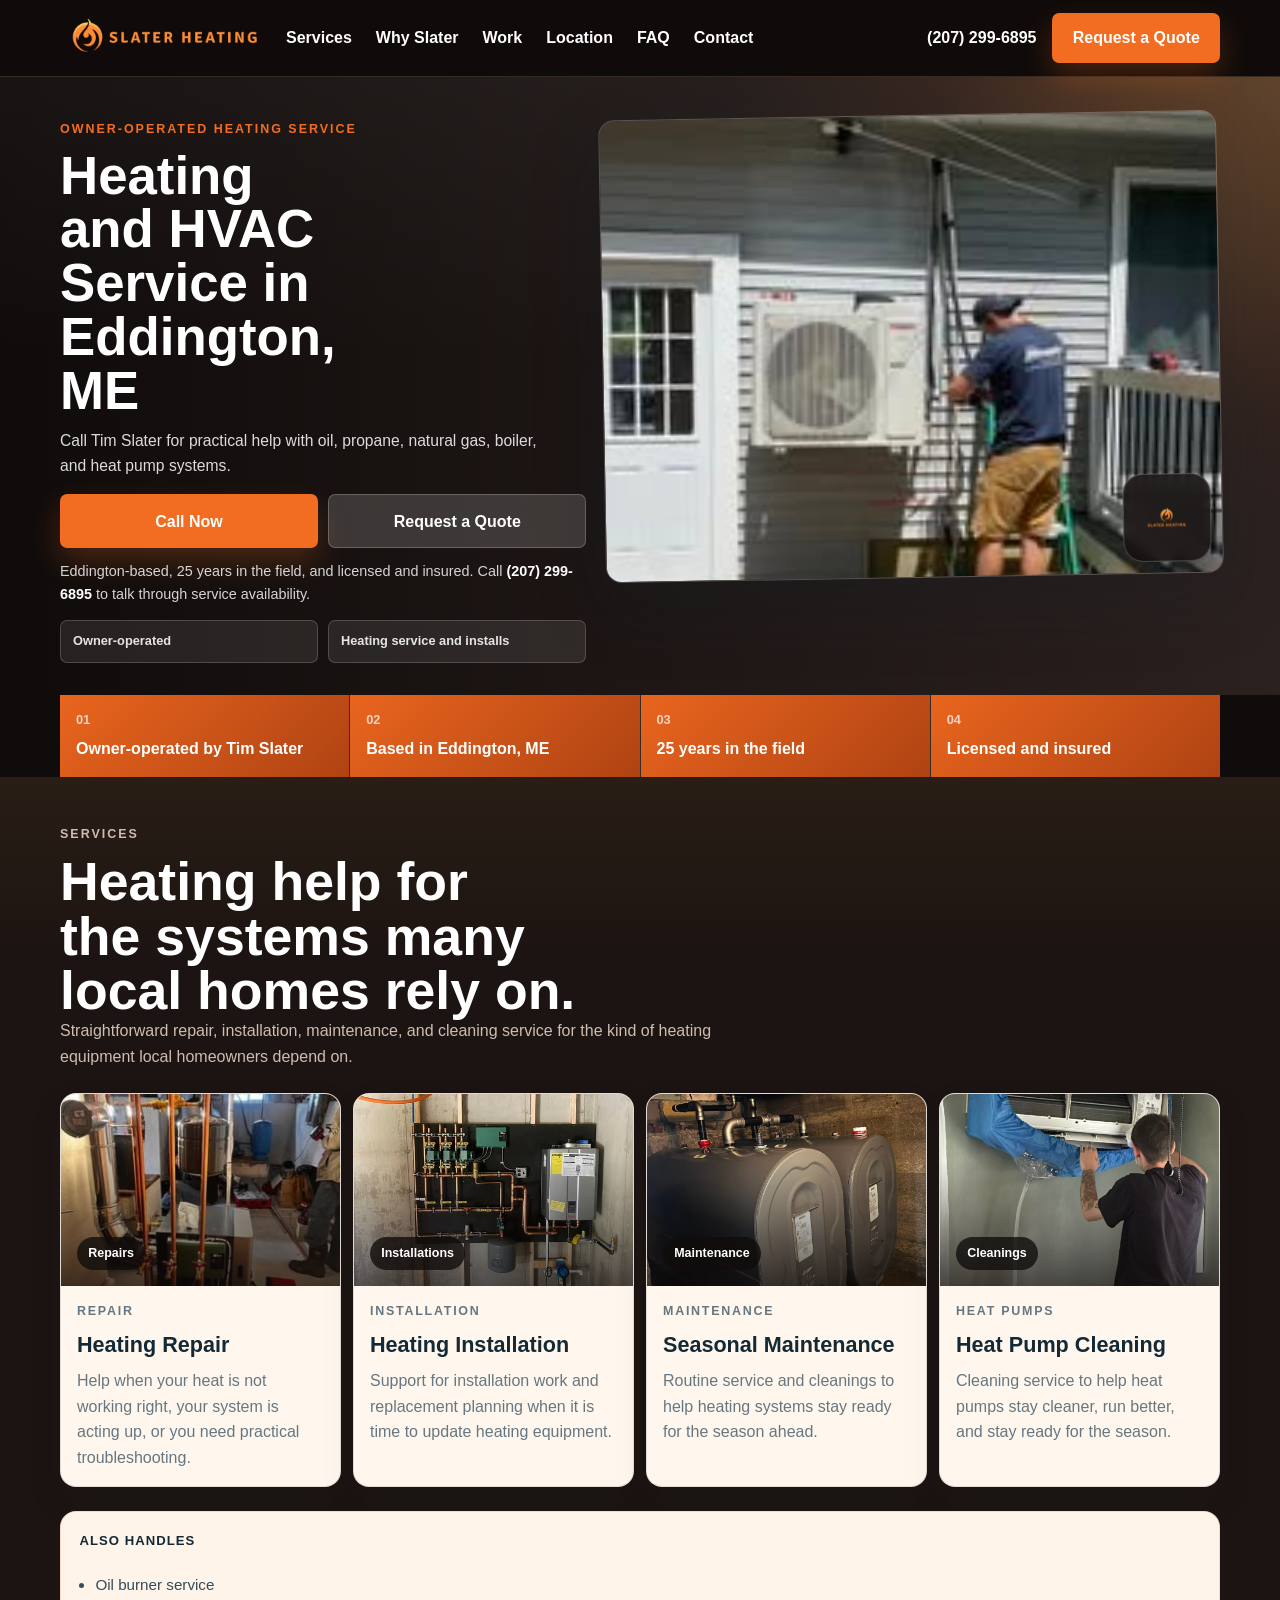
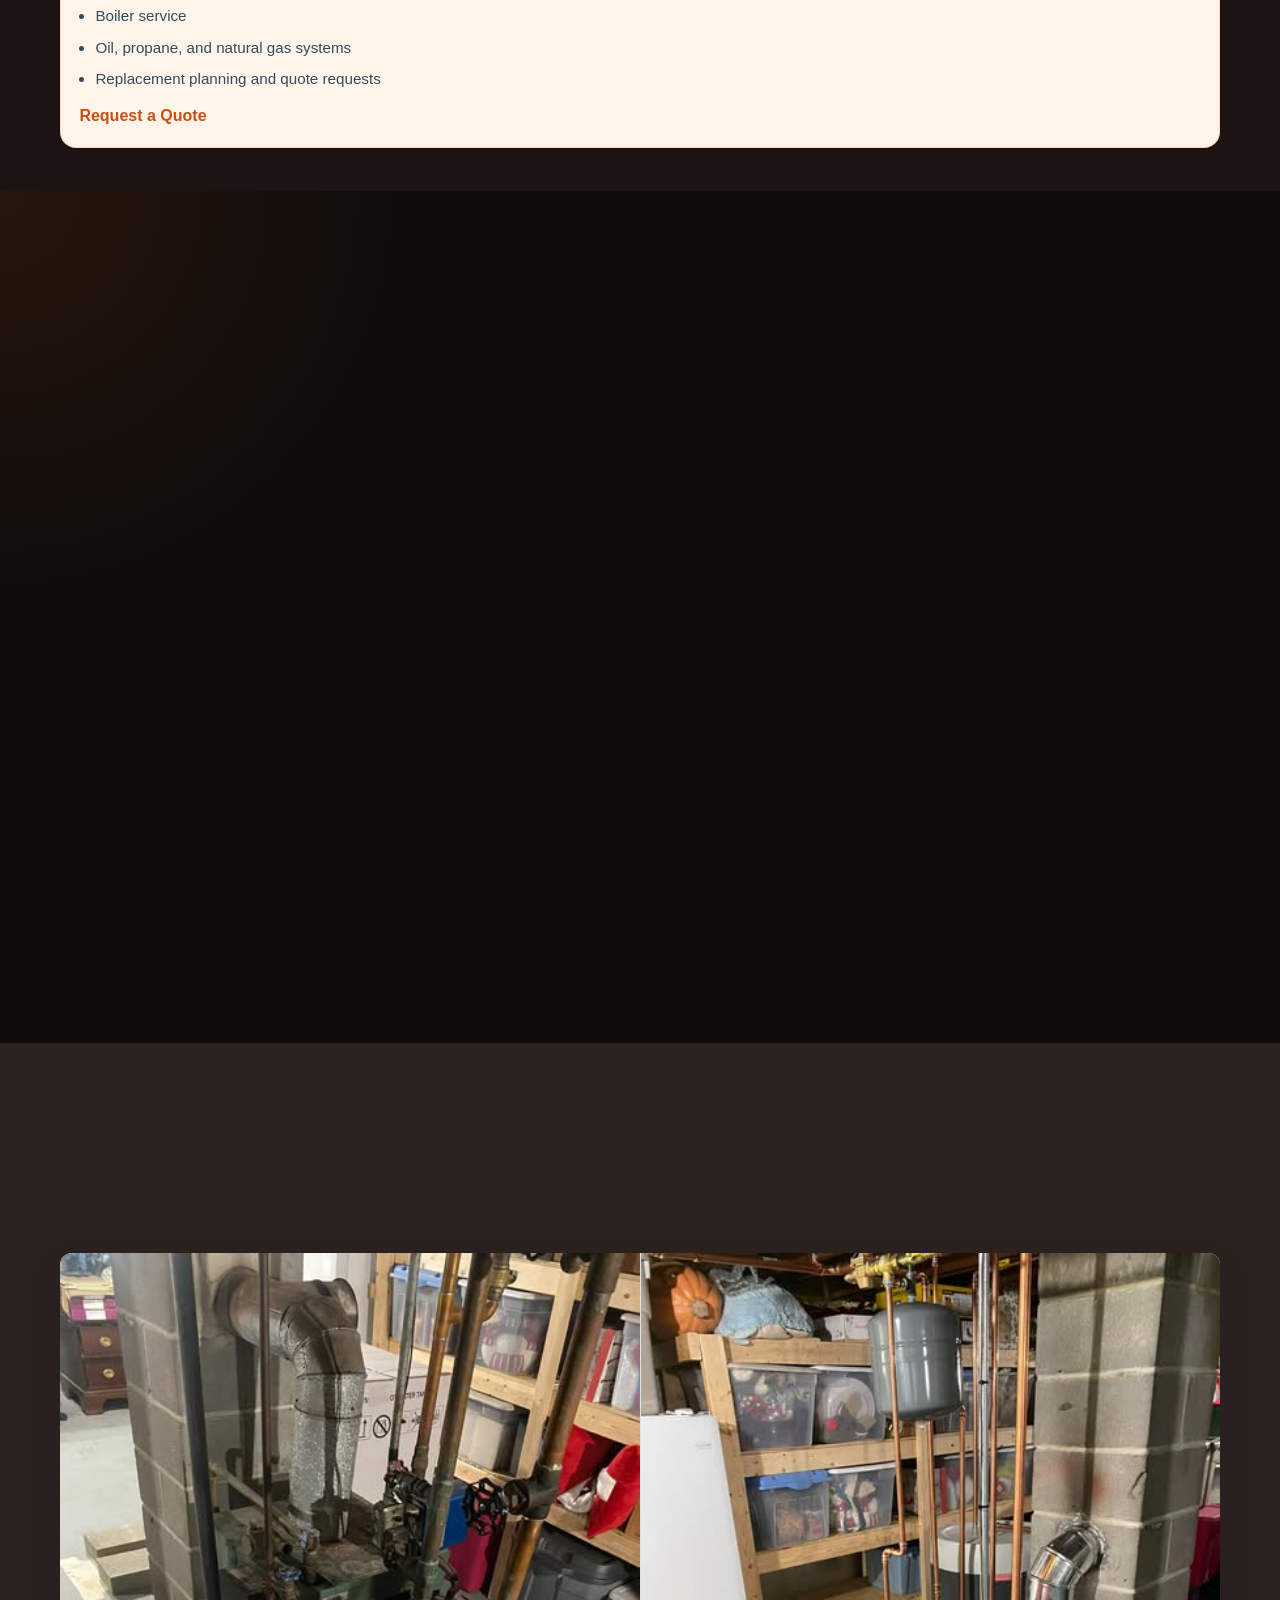
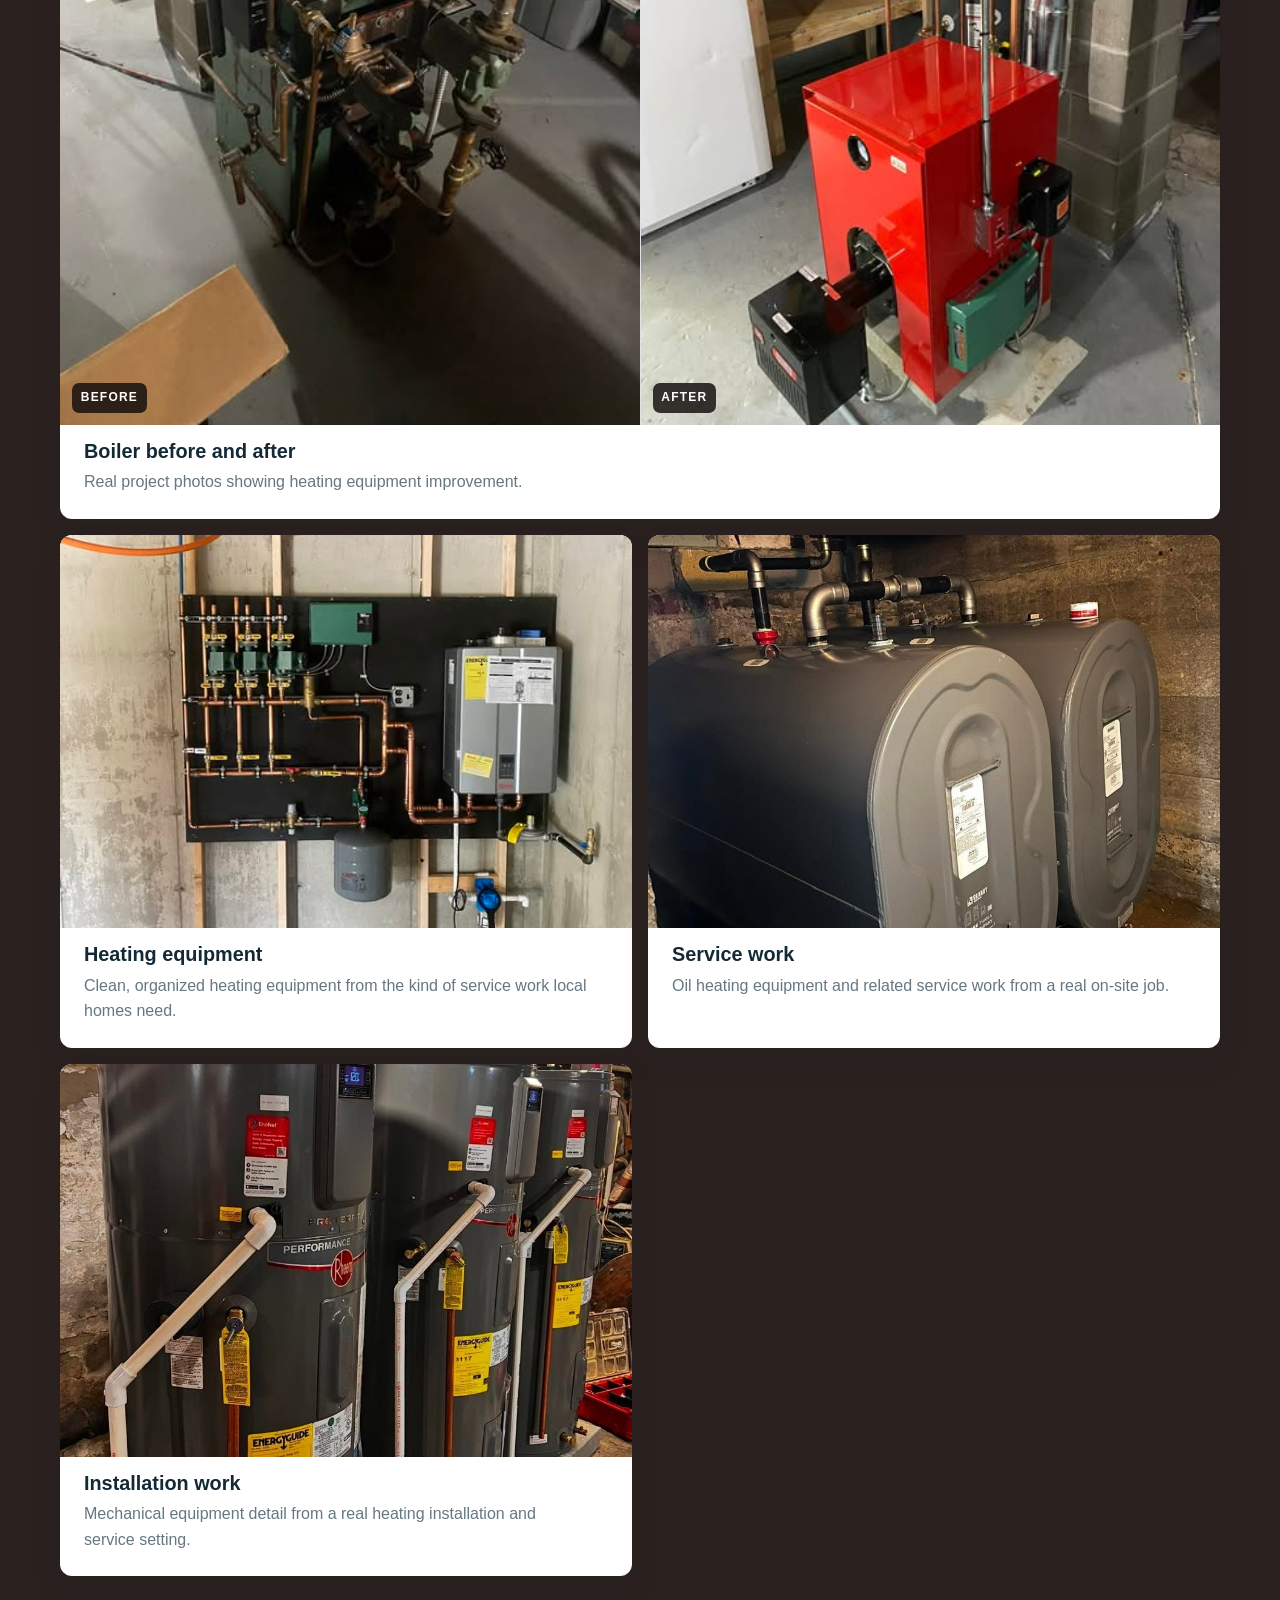
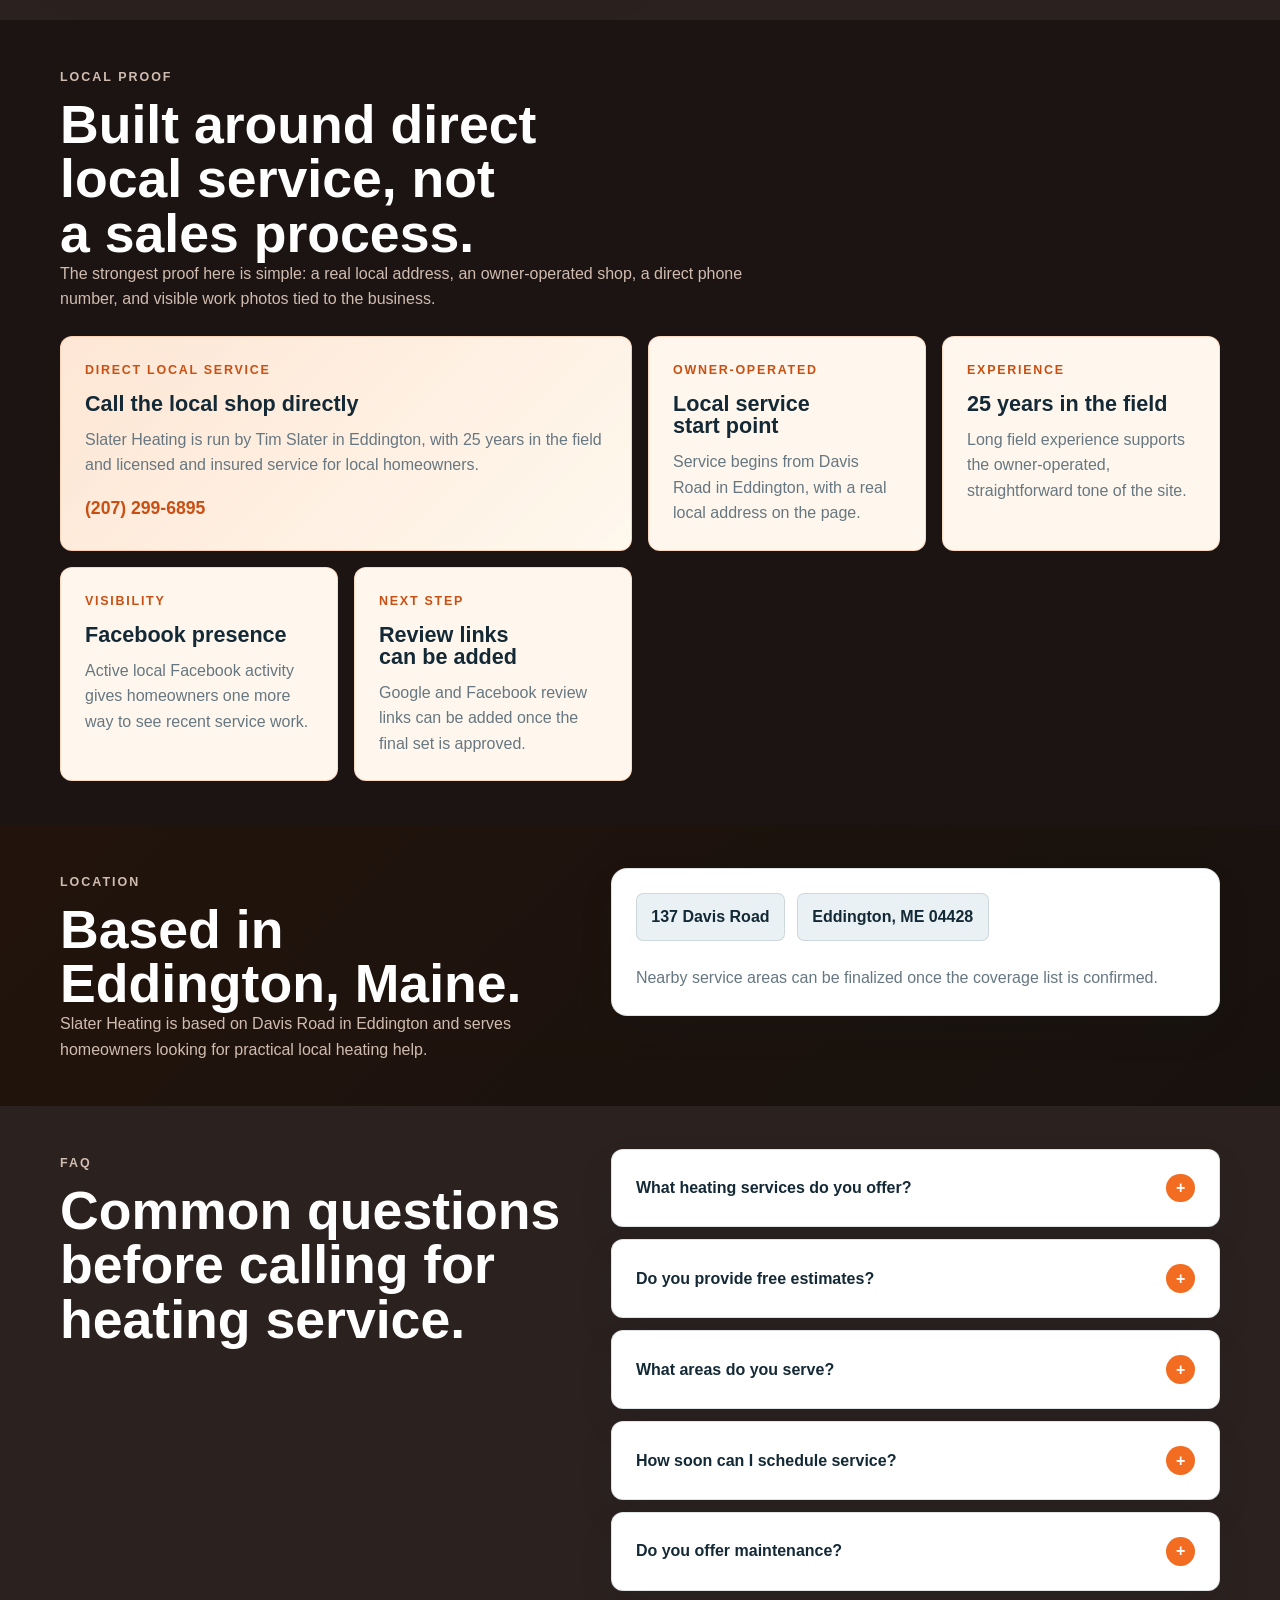
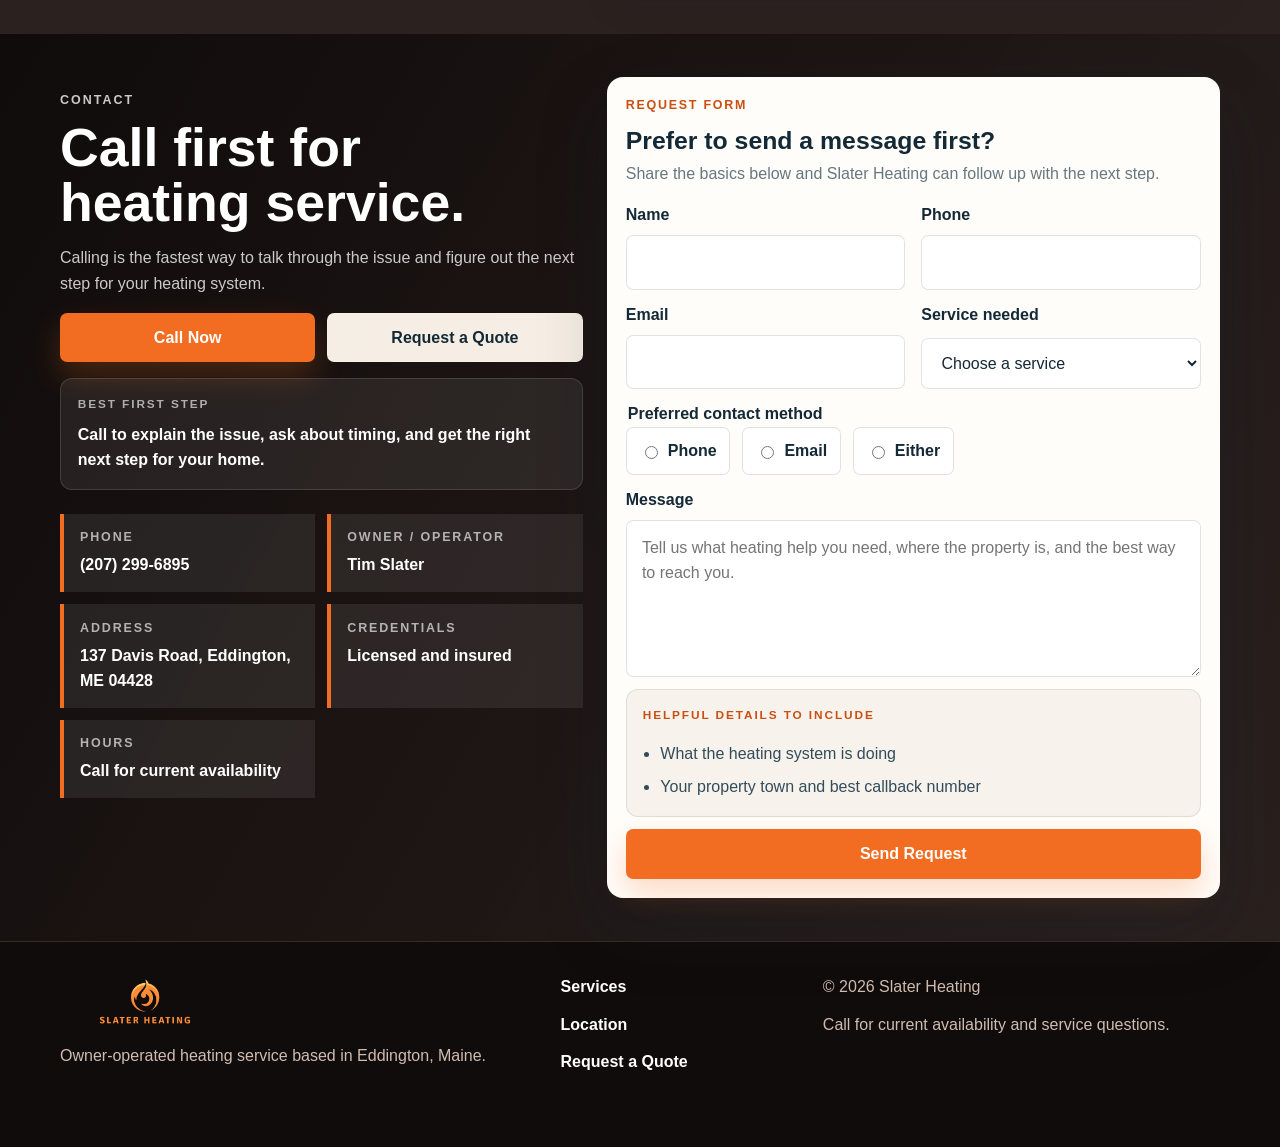
==== commit ee122807: "Polish Slater Heating client copy" ====
--- a/clients/slater-heating/index.html
+++ b/clients/slater-heating/index.html
@@ -8,7 +8,7 @@
       content="Slater Heating in Eddington, Maine offers heating service, cleanings, and installations for oil, propane, and natural gas systems."
     />
     <title>Slater Heating | Heating Service in Eddington, ME</title>
-    <link rel="stylesheet" href="styles.css?v=20260706-4" />
+    <link rel="stylesheet" href="styles.css?v=20260706-5" />
   </head>
   <body>
     <a class="skip-link" href="#main-content">Skip to content</a>
@@ -67,13 +67,13 @@
               </div>
 
               <p class="hero-direct-line">
-                Eddington-based and licensed/insured. Call
+                Eddington-based, 25 years in the field, and licensed and insured. Call
                 <a href="tel:2072996895">(207) 299-6895</a> to talk through service availability.
               </p>
 
               <ul class="hero-trust-list" aria-label="Quick trust points">
                 <li>Owner-operated</li>
-                <li>25 years in the field</li>
+                <li>Heating service and installs</li>
               </ul>
             </div>
 
@@ -139,28 +139,12 @@
             <p class="section-kicker">Services</p>
             <h2>Heating help for the systems many local homes rely on.</h2>
             <p>
-              Straightforward service for heating equipment, seasonal cleanings, and the common
-              repair calls that come up during Maine weather.
+              Straightforward repair, installation, maintenance, and cleaning service for the kind
+              of heating equipment local homeowners depend on.
             </p>
           </div>
 
           <div class="service-grid">
-            <article class="service-card reveal" data-reveal>
-              <div class="service-media service-media-replace">
-                <img
-                  src="images/slater-oil-tank.jpg"
-                  alt="Oil tank and heating system piping"
-                  loading="lazy"
-                />
-                <span>Oil heat</span>
-              </div>
-              <div class="service-body">
-                <p class="card-label">Service</p>
-                <h3>Oil Burner Service</h3>
-                <p>Dependable service for oil heat systems when you need upkeep or troubleshooting.</p>
-              </div>
-            </article>
-
             <article class="service-card reveal" data-reveal>
               <div class="service-media service-media-maintenance">
                 <img
@@ -173,7 +157,39 @@
               <div class="service-body">
                 <p class="card-label">Repair</p>
                 <h3>Heating Repair</h3>
-                <p>Help when your home is not heating the way it should or your system needs attention.</p>
+                <p>Help when your heat is not working right, your system is acting up, or you need practical troubleshooting.</p>
+              </div>
+            </article>
+
+            <article class="service-card reveal" data-reveal>
+              <div class="service-media service-media-repair">
+                <img
+                  src="images/slater-boiler-wallmount.jpg"
+                  alt="Wall-mounted boiler and heating system equipment"
+                  loading="lazy"
+                />
+                <span>Installations</span>
+              </div>
+              <div class="service-body">
+                <p class="card-label">Installation</p>
+                <h3>Heating Installation</h3>
+                <p>Support for installation work and replacement planning when it is time to update heating equipment.</p>
+              </div>
+            </article>
+
+            <article class="service-card reveal" data-reveal>
+              <div class="service-media service-media-replace">
+                <img
+                  src="images/slater-oil-tank.jpg"
+                  alt="Oil tank and heating system piping"
+                  loading="lazy"
+                />
+                <span>Maintenance</span>
+              </div>
+              <div class="service-body">
+                <p class="card-label">Maintenance</p>
+                <h3>Seasonal Maintenance</h3>
+                <p>Routine service and cleanings to help heating systems stay ready for the season ahead.</p>
               </div>
             </article>
 
@@ -187,25 +203,9 @@
                 <span>Cleanings</span>
               </div>
               <div class="service-body">
-                <p class="card-label">Maintenance</p>
+                <p class="card-label">Heat pumps</p>
                 <h3>Heat Pump Cleaning</h3>
                 <p>Cleaning service to help heat pumps stay cleaner, run better, and stay ready for the season.</p>
-              </div>
-            </article>
-
-            <article class="service-card reveal" data-reveal>
-              <div class="service-media service-media-maintenance">
-                <img
-                  src="images/slater-boiler-wallmount.jpg"
-                  alt="Wall-mounted boiler and heating system equipment"
-                  loading="lazy"
-                />
-                <span>Boilers</span>
-              </div>
-              <div class="service-body">
-                <p class="card-label">Heating</p>
-                <h3>Boiler Service</h3>
-                <p>Service and upkeep for boiler equipment used in many local heating systems.</p>
               </div>
             </article>
           </div>
@@ -213,10 +213,10 @@
           <div class="services-followup reveal" data-reveal>
             <p>Also handles</p>
             <ul class="service-points">
-              <li>Heating installations</li>
-              <li>Seasonal cleanings</li>
+              <li>Oil burner service</li>
+              <li>Boiler service</li>
               <li>Oil, propane, and natural gas systems</li>
-              <li>Air conditioner installation</li>
+              <li>Replacement planning and quote requests</li>
             </ul>
             <a href="#contact">Request a Quote</a>
           </div>
@@ -230,8 +230,8 @@
             <p class="section-kicker">Why choose Slater Heating</p>
             <h2>Built around experience, direct service, and practical heating help.</h2>
             <p>
-              Work directly with a local owner-operator who understands oil, propane, natural gas,
-              and heat pump service.
+              Work directly with a local owner-operator who understands the systems many Maine
+              homeowners rely on.
             </p>
             <figure class="why-photo reveal" data-reveal>
               <img
@@ -247,27 +247,27 @@
             <article class="why-item reveal" data-reveal>
               <span>25 Yrs</span>
               <h3>25 years in the field</h3>
-              <p>Tim brings long field experience to heating service calls, cleanings, and installs.</p>
+              <p>Long field experience matters when your home needs dependable heating service.</p>
             </article>
             <article class="why-item reveal" data-reveal>
               <span>Owner</span>
               <h3>Owner-operated by Tim Slater</h3>
-              <p>A direct local contact for homeowners who want straightforward heating help.</p>
+              <p>You are dealing with a local shop owner, not a call-center handoff.</p>
             </article>
             <article class="why-item reveal" data-reveal>
               <span>Cover</span>
               <h3>Licensed and insured</h3>
-              <p>Important peace of mind when inviting a heating contractor into your home.</p>
+              <p>Important peace of mind when you are choosing someone to work in your home.</p>
             </article>
             <article class="why-item reveal" data-reveal>
               <span>Fuel</span>
               <h3>Oil, propane, and natural gas</h3>
-              <p>Service focused on the heating systems used by many Maine homes.</p>
+              <p>Service focused on the fuel systems and heating equipment used in many local homes.</p>
             </article>
             <article class="why-item reveal" data-reveal>
               <span>Trust</span>
               <h3>Clear communication</h3>
-              <p>Practical explanations, direct scheduling conversations, and no overcomplicated process.</p>
+              <p>Practical answers, straightforward scheduling, and a clear next step when you call.</p>
             </article>
           </div>
         </div>
@@ -277,12 +277,12 @@
         <div class="container">
           <div class="work-heading reveal" data-reveal>
             <div>
-              <p class="section-kicker">Work</p>
+              <p class="section-kicker">Work photos</p>
               <h2>Real heating work from the field.</h2>
             </div>
             <p>
-              A tighter look at the kind of equipment, cleanup, and service work Slater Heating is
-              built around.
+              Real photos help show the kind of heating equipment, service work, and system cleanup
+              Slater Heating handles.
             </p>
           </div>
 
@@ -307,7 +307,7 @@
                 </figure>
               </div>
               <h3>Boiler before and after</h3>
-              <p>Real project photos showing boiler system improvement.</p>
+              <p>Real project photos showing heating equipment improvement.</p>
             </article>
             <article class="work-card reveal" data-reveal>
               <img
@@ -316,8 +316,8 @@
                 class="work-photo"
                 loading="lazy"
               />
-              <h3>Boiler service</h3>
-              <p>Clean, organized boiler equipment from the kind of heating work local homes need.</p>
+              <h3>Heating equipment</h3>
+              <p>Clean, organized heating equipment from the kind of service work local homes need.</p>
             </article>
             <article class="work-card reveal" data-reveal>
               <img
@@ -326,8 +326,8 @@
                 class="work-photo"
                 loading="lazy"
               />
-              <h3>Oil system work</h3>
-              <p>Oil heating equipment and related service work from an on-site job.</p>
+              <h3>Service work</h3>
+              <p>Oil heating equipment and related service work from a real on-site job.</p>
             </article>
             <article class="work-card reveal" data-reveal>
               <img
@@ -336,8 +336,8 @@
                 class="work-photo"
                 loading="lazy"
               />
-              <h3>System details</h3>
-              <p>Mechanical equipment detail from a real Slater Heating service setting.</p>
+              <h3>Installation work</h3>
+              <p>Mechanical equipment detail from a real heating installation and service setting.</p>
             </article>
           </div>
         </div>
@@ -350,8 +350,8 @@
             <p class="section-kicker">Local proof</p>
             <h2>Built around direct local service, not a sales process.</h2>
             <p>
-              The strongest proof here is simple: a real local address, an owner-operated shop,
-              real service photos, and a direct phone number homeowners can actually call.
+              The strongest proof here is simple: a real local address, an owner-operated shop, a
+              direct phone number, and visible work photos tied to the business.
             </p>
           </div>
 
@@ -378,7 +378,12 @@
             <article class="proof-card reveal" data-reveal>
               <p class="card-label">Visibility</p>
               <h3>Facebook presence</h3>
-              <p>Confirmed public activity gives homeowners one more way to see recent service work.</p>
+              <p>Active local Facebook activity gives homeowners one more way to see recent service work.</p>
+            </article>
+            <article class="proof-card reveal" data-reveal>
+              <p class="card-label">Next step</p>
+              <h3>Review links can be added</h3>
+              <p>Google and Facebook review links can be added once the final set is approved.</p>
             </article>
           </div>
         </div>
@@ -391,8 +396,8 @@
             <p class="section-kicker">Location</p>
             <h2>Based in Eddington, Maine.</h2>
             <p>
-              Slater Heating is based on Davis Road in Eddington. Call to confirm availability for
-              your property.
+              Slater Heating is based on Davis Road in Eddington and serves homeowners looking for
+              practical local heating help.
             </p>
           </div>
 
@@ -402,7 +407,7 @@
               <span>Eddington, ME 04428</span>
             </div>
             <p class="area-note">
-              Call to confirm current service coverage for your property.
+              Nearby service areas can be finalized once the coverage list is confirmed.
             </p>
           </div>
         </div>
@@ -437,8 +442,8 @@
               </button>
               <div class="faq-answer" hidden>
                 <p>
-                  Call Slater Heating to talk through the work needed and the best next step for
-                  pricing or scheduling.
+                  Call or send a request with the details of the job and Slater Heating can explain
+                  the next step.
                 </p>
               </div>
             </article>
@@ -450,8 +455,8 @@
               </button>
               <div class="faq-answer" hidden>
                 <p>
-                  Slater Heating is based in Eddington, Maine. Call to confirm whether your property
-                  is within the current service area.
+                  Slater Heating is based in Eddington, Maine. Nearby service areas can be finalized
+                  once the coverage list is confirmed.
                 </p>
               </div>
             </article>
@@ -463,8 +468,8 @@
               </button>
               <div class="faq-answer" hidden>
                 <p>
-                  Availability can vary by the type of service needed. Calling is the fastest way to
-                  find out when service can be scheduled.
+                  Availability can vary by season. Calling is the fastest way to ask about
+                  scheduling.
                 </p>
               </div>
             </article>
@@ -492,12 +497,12 @@
             <p class="section-kicker">Contact</p>
             <h2>Call first for heating service.</h2>
             <p>
-              Calling is the fastest way to talk through the issue, confirm availability, and
-              figure out the next step for your heating system.
+              Calling is the fastest way to talk through the issue and figure out the next step for
+              your heating system.
             </p>
 
             <div class="contact-actions">
-              <a class="button button-primary" href="tel:2072996895">Call (207) 299-6895</a>
+              <a class="button button-primary" href="tel:2072996895">Call Now</a>
               <a class="button button-secondary-light" href="#contact-form">Request a Quote</a>
             </div>
 
@@ -525,7 +530,7 @@
               </div>
               <div>
                 <span>Hours</span>
-                <p>Call for availability</p>
+                <p>Call for current availability</p>
               </div>
             </div>
           </div>
@@ -629,7 +634,7 @@
         </div>
         <div class="footer-meta">
           <p>&copy; <span data-current-year></span> Slater Heating</p>
-          <p>Call for availability and current service coverage.</p>
+          <p>Call for current availability and service questions.</p>
         </div>
       </div>
     </footer>
@@ -637,7 +642,7 @@
     <!-- Sticky mobile CTA: phone is confirmed, but form handling still needs a real endpoint. -->
     <div class="mobile-cta" aria-label="Mobile quick actions">
       <a href="tel:2072996895">Call Now</a>
-      <a href="#contact">Request Quote</a>
+      <a href="#contact">Request a Quote</a>
     </div>
 
     <script src="script.js?v=20260706"></script>
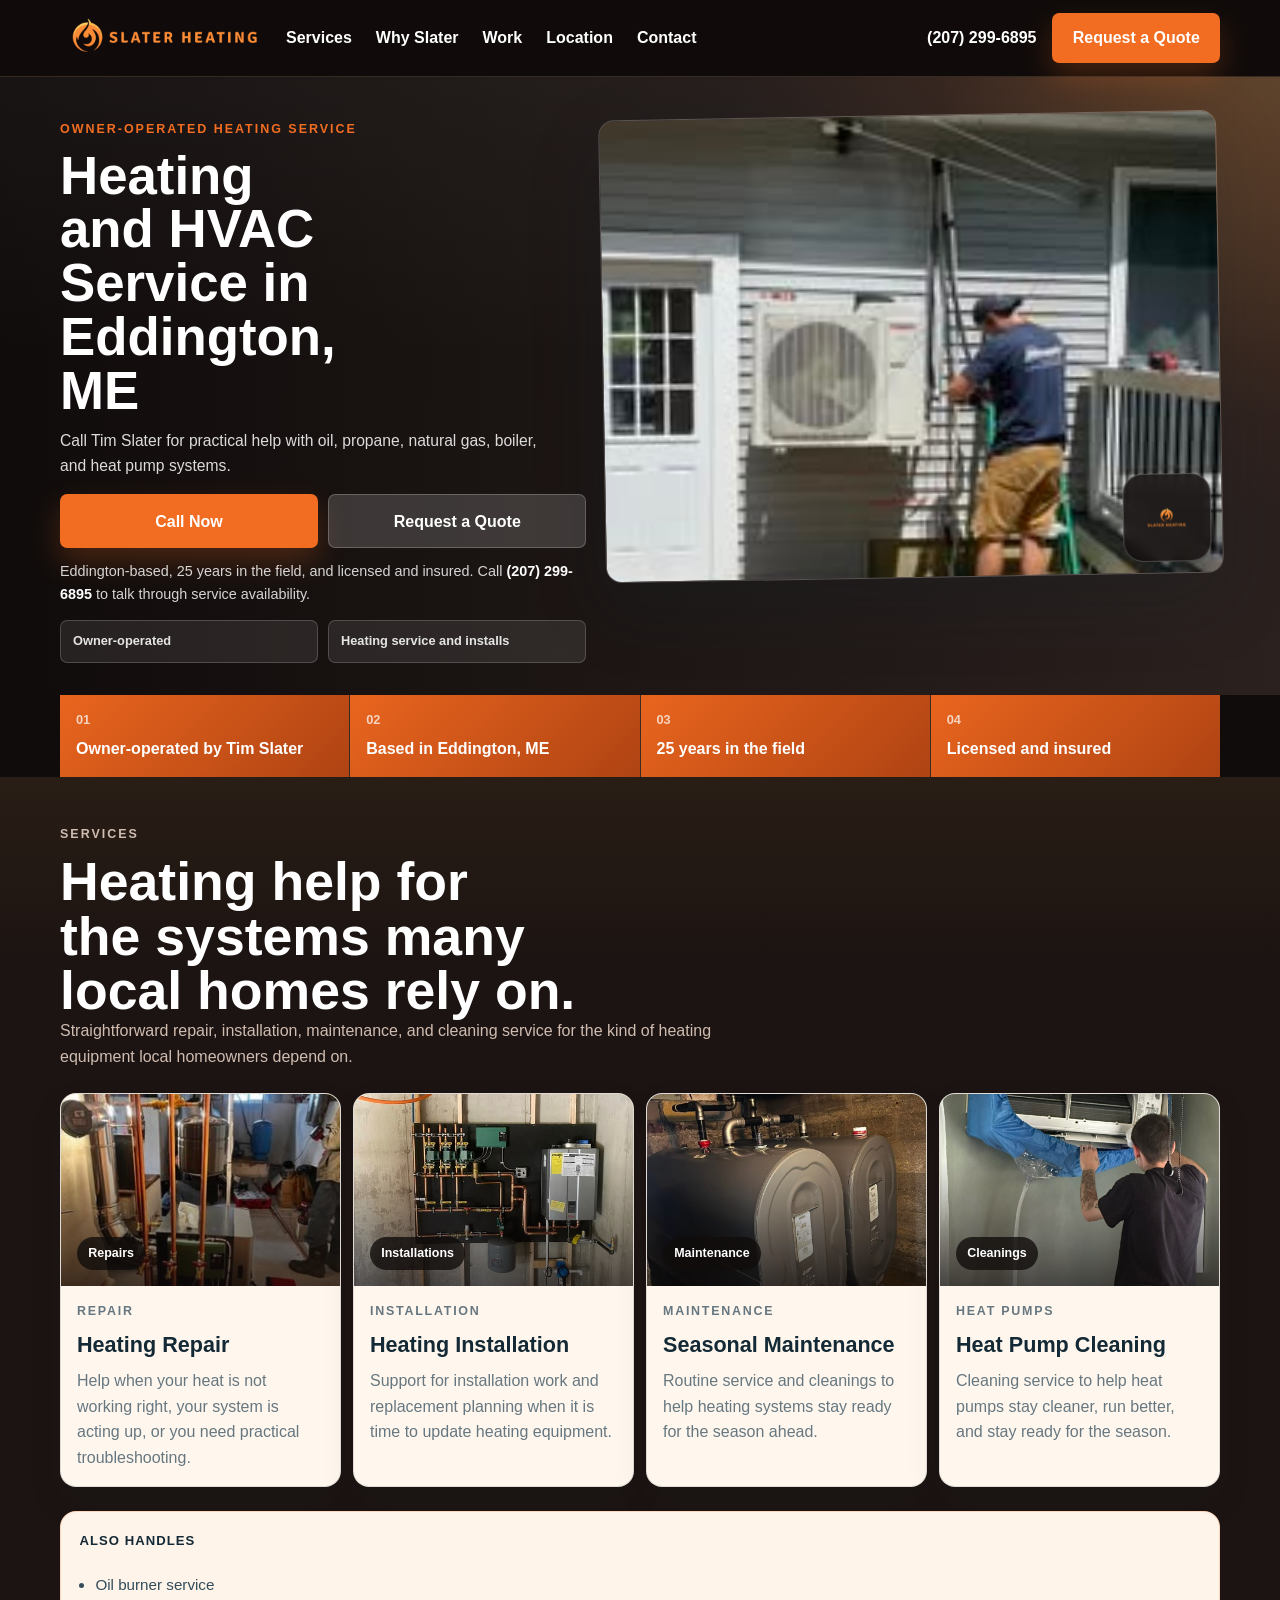
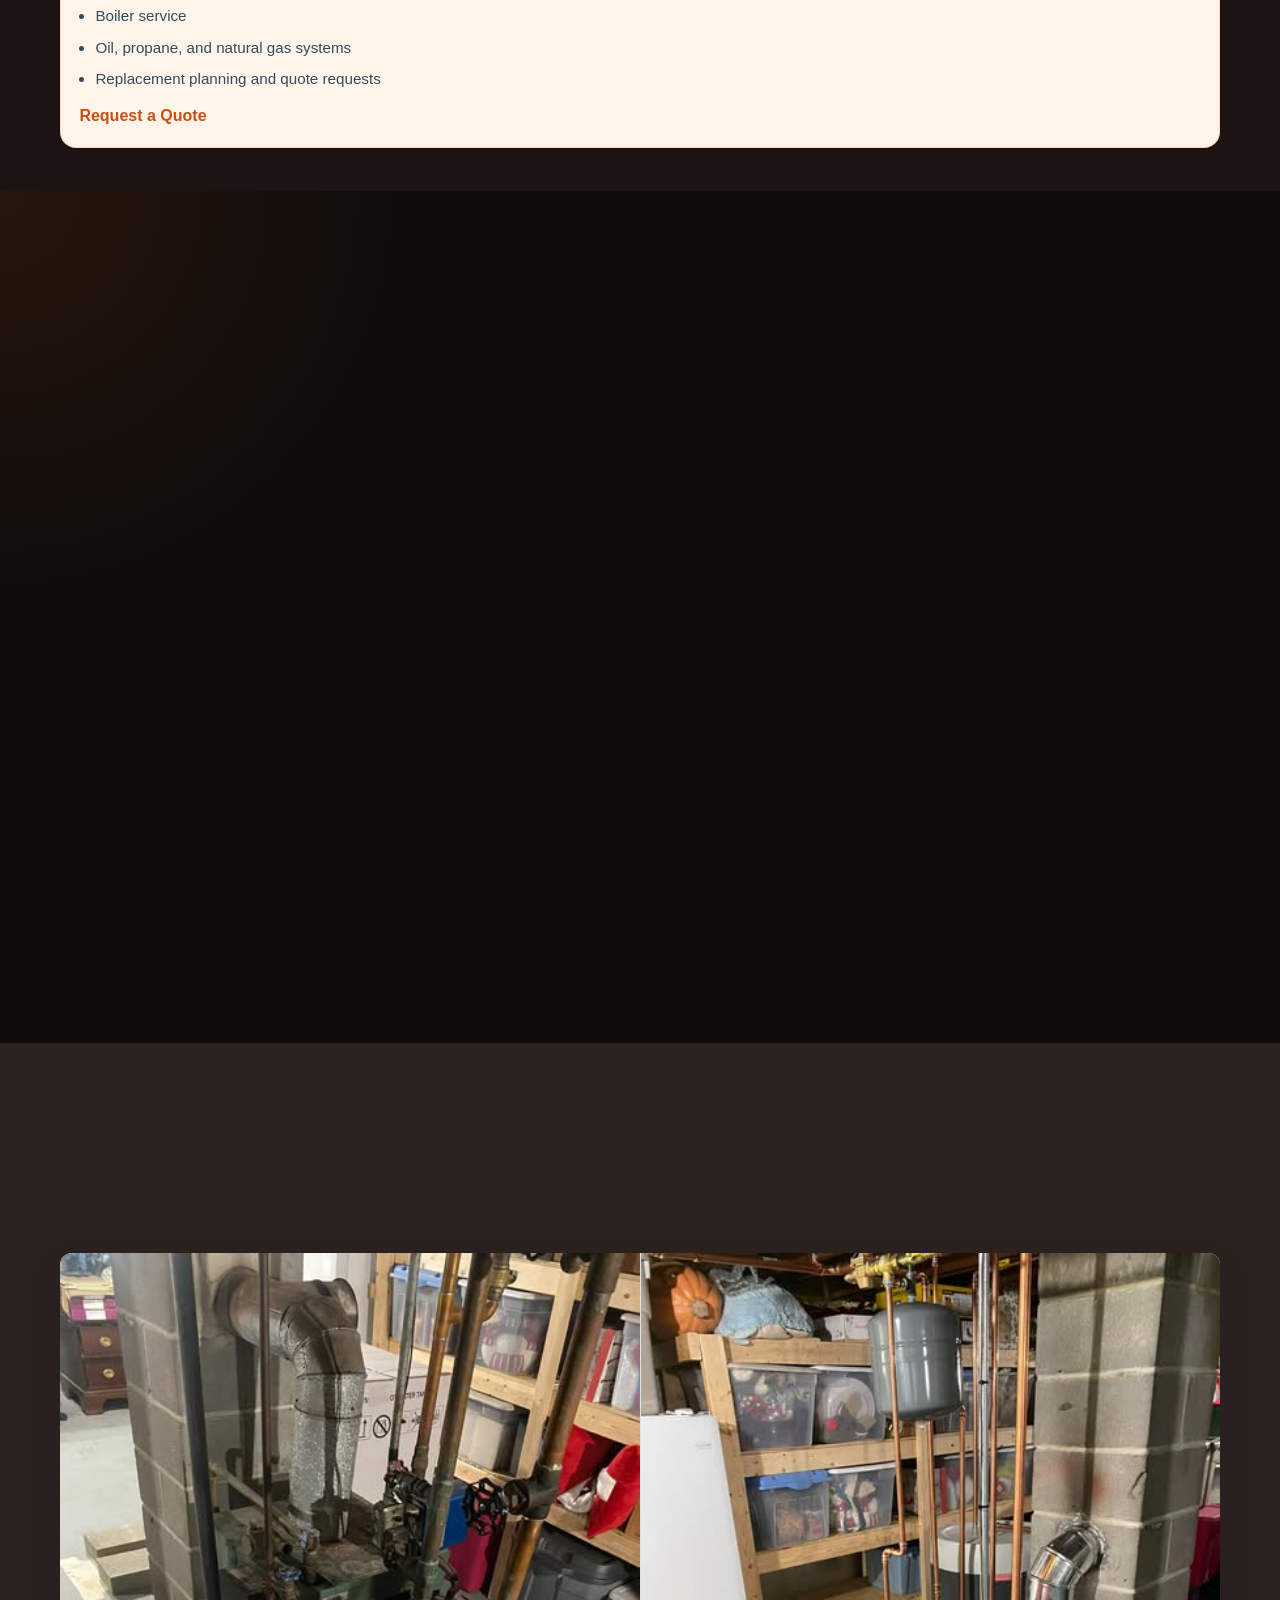
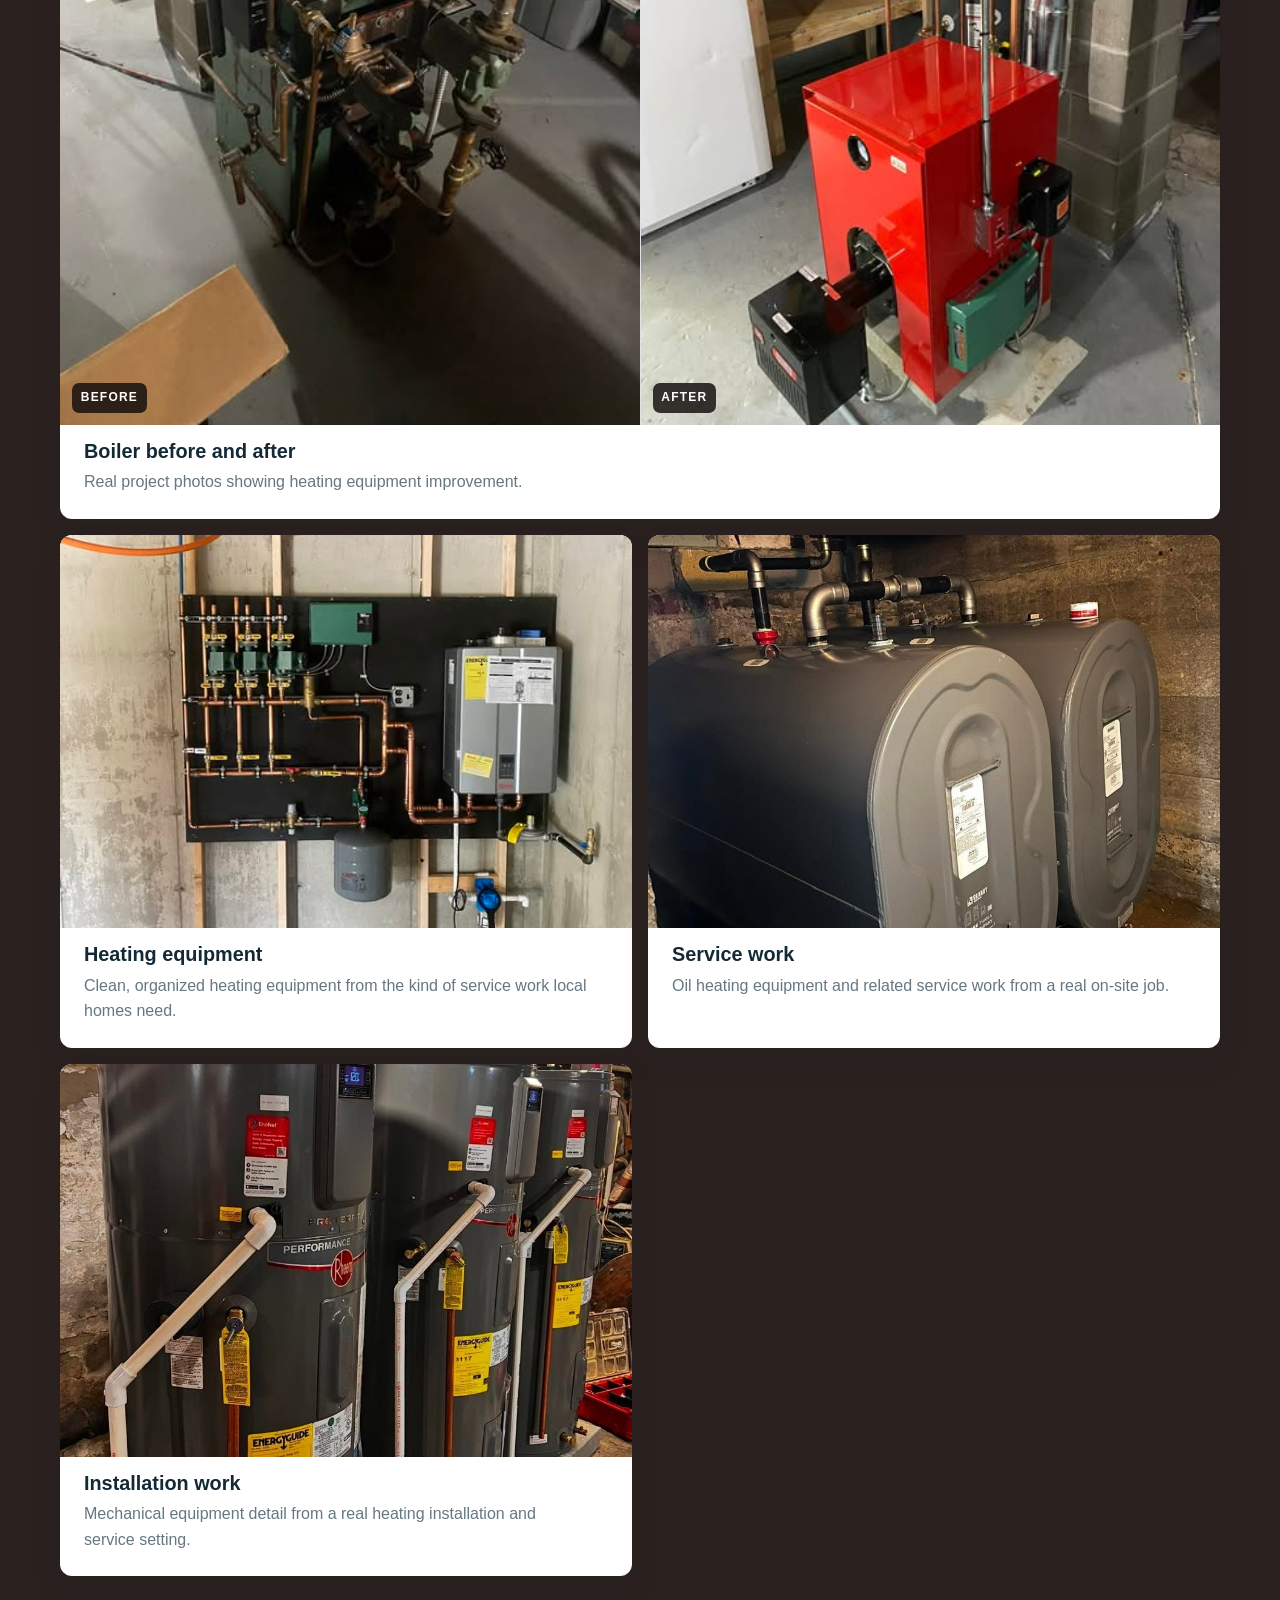
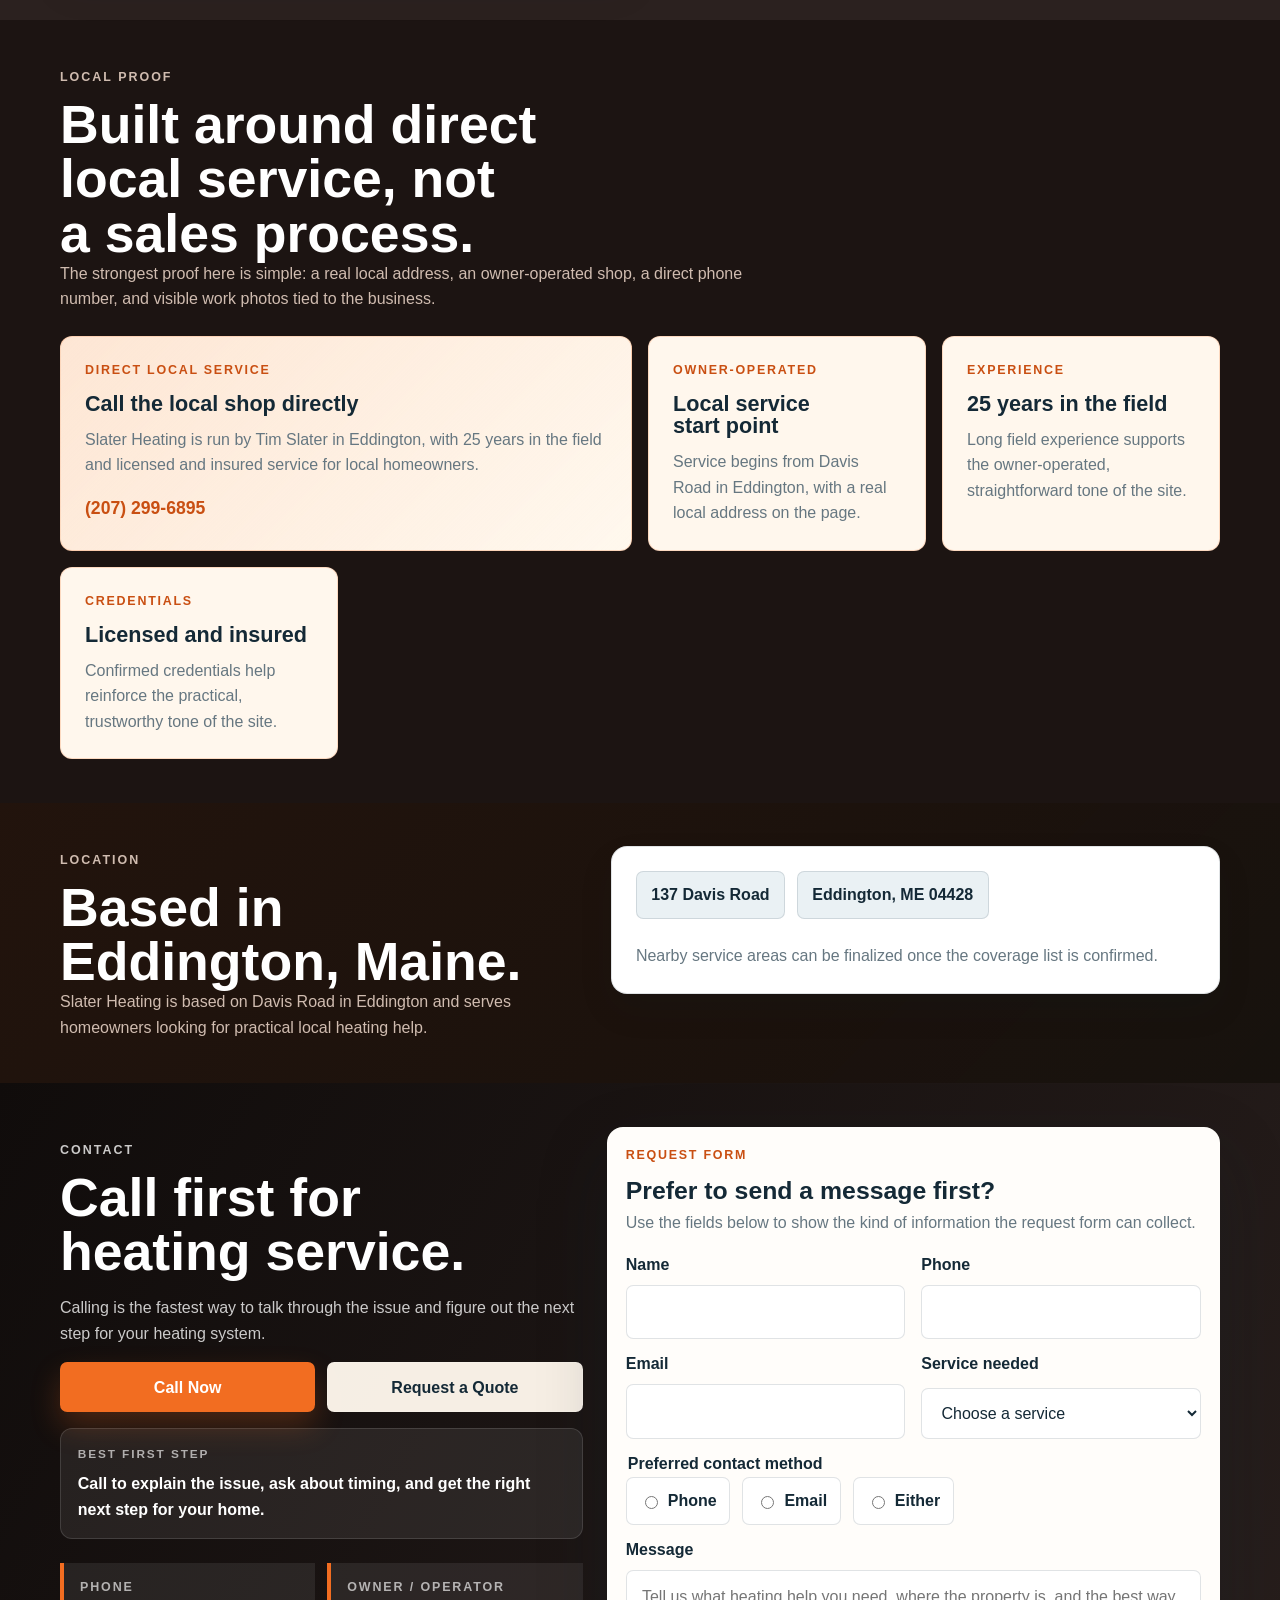
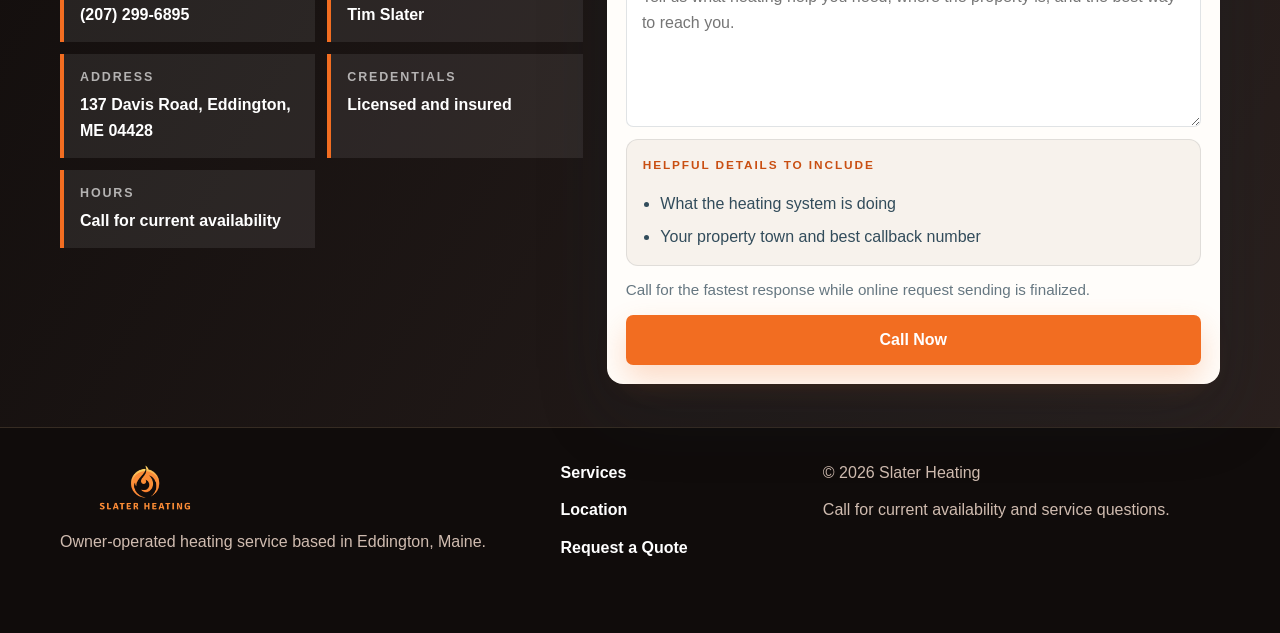
==== commit a20a9a18: "Add noindex and demo-safe Slater contact cleanup" ====
--- a/clients/slater-heating/index.html
+++ b/clients/slater-heating/index.html
@@ -7,6 +7,7 @@
       name="description"
       content="Slater Heating in Eddington, Maine offers heating service, cleanings, and installations for oil, propane, and natural gas systems."
     />
+    <meta name="robots" content="noindex, nofollow" />
     <title>Slater Heating | Heating Service in Eddington, ME</title>
     <link rel="stylesheet" href="styles.css?v=20260706-5" />
   </head>
@@ -38,7 +39,6 @@
           <a href="#why">Why Slater</a>
           <a href="#work">Work</a>
           <a href="#area">Location</a>
-          <a href="#faq">FAQ</a>
           <a href="#contact">Contact</a>
         </nav>
 
@@ -376,14 +376,9 @@
               <p>Long field experience supports the owner-operated, straightforward tone of the site.</p>
             </article>
             <article class="proof-card reveal" data-reveal>
-              <p class="card-label">Visibility</p>
-              <h3>Facebook presence</h3>
-              <p>Active local Facebook activity gives homeowners one more way to see recent service work.</p>
-            </article>
-            <article class="proof-card reveal" data-reveal>
-              <p class="card-label">Next step</p>
-              <h3>Review links can be added</h3>
-              <p>Google and Facebook review links can be added once the final set is approved.</p>
+              <p class="card-label">Credentials</p>
+              <h3>Licensed and insured</h3>
+              <p>Confirmed credentials help reinforce the practical, trustworthy tone of the site.</p>
             </article>
           </div>
         </div>
@@ -413,83 +408,6 @@
         </div>
       </section>
 
-      <!-- FAQ: keep unknown details cautious until confirmed. -->
-      <section class="section section-faq" id="faq">
-        <div class="container faq-grid">
-          <div class="section-heading reveal" data-reveal>
-            <p class="section-kicker">FAQ</p>
-            <h2>Common questions before calling for heating service.</h2>
-          </div>
-
-          <div class="faq-list" data-faq-list>
-            <article class="faq-item reveal" data-reveal>
-              <button class="faq-question" type="button" aria-expanded="false" data-faq-toggle>
-                <span>What heating services do you offer?</span>
-                <span class="faq-icon" aria-hidden="true">+</span>
-              </button>
-              <div class="faq-answer" hidden>
-                <p>
-                  Slater Heating handles heating service, cleanings, installations, oil burner
-                  service, heat pump cleaning, and heater repair.
-                </p>
-              </div>
-            </article>
-
-            <article class="faq-item reveal" data-reveal>
-              <button class="faq-question" type="button" aria-expanded="false" data-faq-toggle>
-                <span>Do you provide free estimates?</span>
-                <span class="faq-icon" aria-hidden="true">+</span>
-              </button>
-              <div class="faq-answer" hidden>
-                <p>
-                  Call or send a request with the details of the job and Slater Heating can explain
-                  the next step.
-                </p>
-              </div>
-            </article>
-
-            <article class="faq-item reveal" data-reveal>
-              <button class="faq-question" type="button" aria-expanded="false" data-faq-toggle>
-                <span>What areas do you serve?</span>
-                <span class="faq-icon" aria-hidden="true">+</span>
-              </button>
-              <div class="faq-answer" hidden>
-                <p>
-                  Slater Heating is based in Eddington, Maine. Nearby service areas can be finalized
-                  once the coverage list is confirmed.
-                </p>
-              </div>
-            </article>
-
-            <article class="faq-item reveal" data-reveal>
-              <button class="faq-question" type="button" aria-expanded="false" data-faq-toggle>
-                <span>How soon can I schedule service?</span>
-                <span class="faq-icon" aria-hidden="true">+</span>
-              </button>
-              <div class="faq-answer" hidden>
-                <p>
-                  Availability can vary by season. Calling is the fastest way to ask about
-                  scheduling.
-                </p>
-              </div>
-            </article>
-
-            <article class="faq-item reveal" data-reveal>
-              <button class="faq-question" type="button" aria-expanded="false" data-faq-toggle>
-                <span>Do you offer maintenance?</span>
-                <span class="faq-icon" aria-hidden="true">+</span>
-              </button>
-              <div class="faq-answer" hidden>
-                <p>
-                  Yes. Service and cleanings are part of the confirmed offering, including heat pump
-                  cleaning and seasonal heating system care.
-                </p>
-              </div>
-            </article>
-          </div>
-        </div>
-      </section>
-
       <!-- Contact: connect the form to a real endpoint before publishing. -->
       <section class="section section-contact" id="contact">
         <div class="container contact-grid">
@@ -540,13 +458,13 @@
             <div class="form-card-header">
               <p class="card-label">Request form</p>
               <h3>Prefer to send a message first?</h3>
-              <p>Share the basics below and Slater Heating can follow up with the next step.</p>
-            </div>
-            <form action="#" method="post" class="contact-form" id="contact-form">
+              <p>Use the fields below to show the kind of information the request form can collect.</p>
+            </div>
+            <form action="#" method="post" class="contact-form" id="contact-form" novalidate>
               <div class="form-row">
                 <div class="field">
                   <label for="name">Name</label>
-                  <input id="name" name="name" type="text" autocomplete="name" required />
+                  <input id="name" name="name" type="text" autocomplete="name" />
                 </div>
                 <div class="field">
                   <label for="phone">Phone</label>
@@ -557,7 +475,7 @@
               <div class="form-row">
                 <div class="field">
                   <label for="email">Email</label>
-                  <input id="email" name="email" type="email" autocomplete="email" required />
+                  <input id="email" name="email" type="email" autocomplete="email" />
                 </div>
                 <div class="field">
                   <label for="service">Service needed</label>
@@ -598,7 +516,6 @@
                   name="message"
                   rows="5"
                   placeholder="Tell us what heating help you need, where the property is, and the best way to reach you."
-                  required
                 ></textarea>
               </div>
 
@@ -610,7 +527,10 @@
                 </ul>
               </div>
 
-              <button class="button button-primary" type="submit">Send Request</button>
+              <p class="form-status">
+                Call for the fastest response while online request sending is finalized.
+              </p>
+              <a class="button button-primary" href="tel:2072996895">Call Now</a>
             </form>
           </div>
         </div>
--- a/clients/slater-heating/styles.css
+++ b/clients/slater-heating/styles.css
@@ -1131,6 +1131,11 @@
   margin-bottom: 0;
 }
 
+.form-status {
+  color: var(--color-muted);
+  font-size: 0.95rem;
+}
+
 .form-note {
   color: var(--color-muted);
   font-size: 0.92rem;
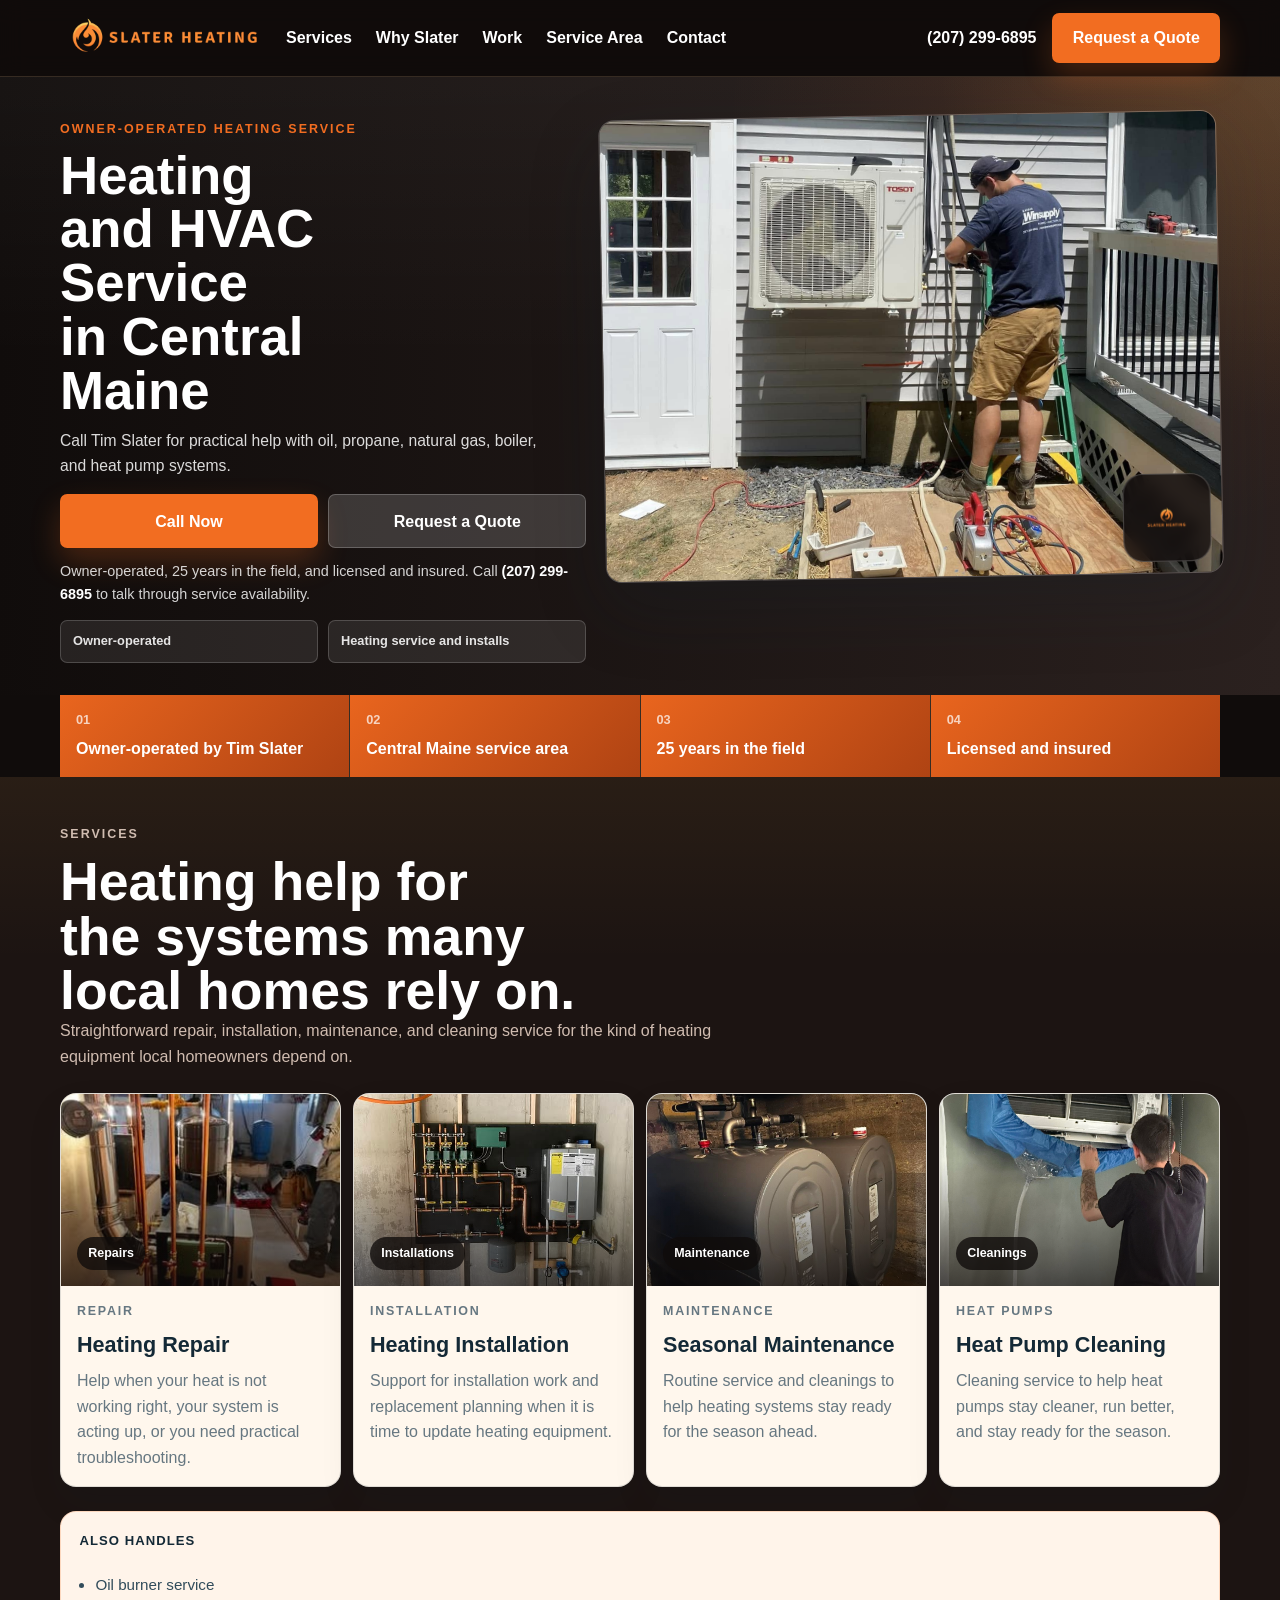
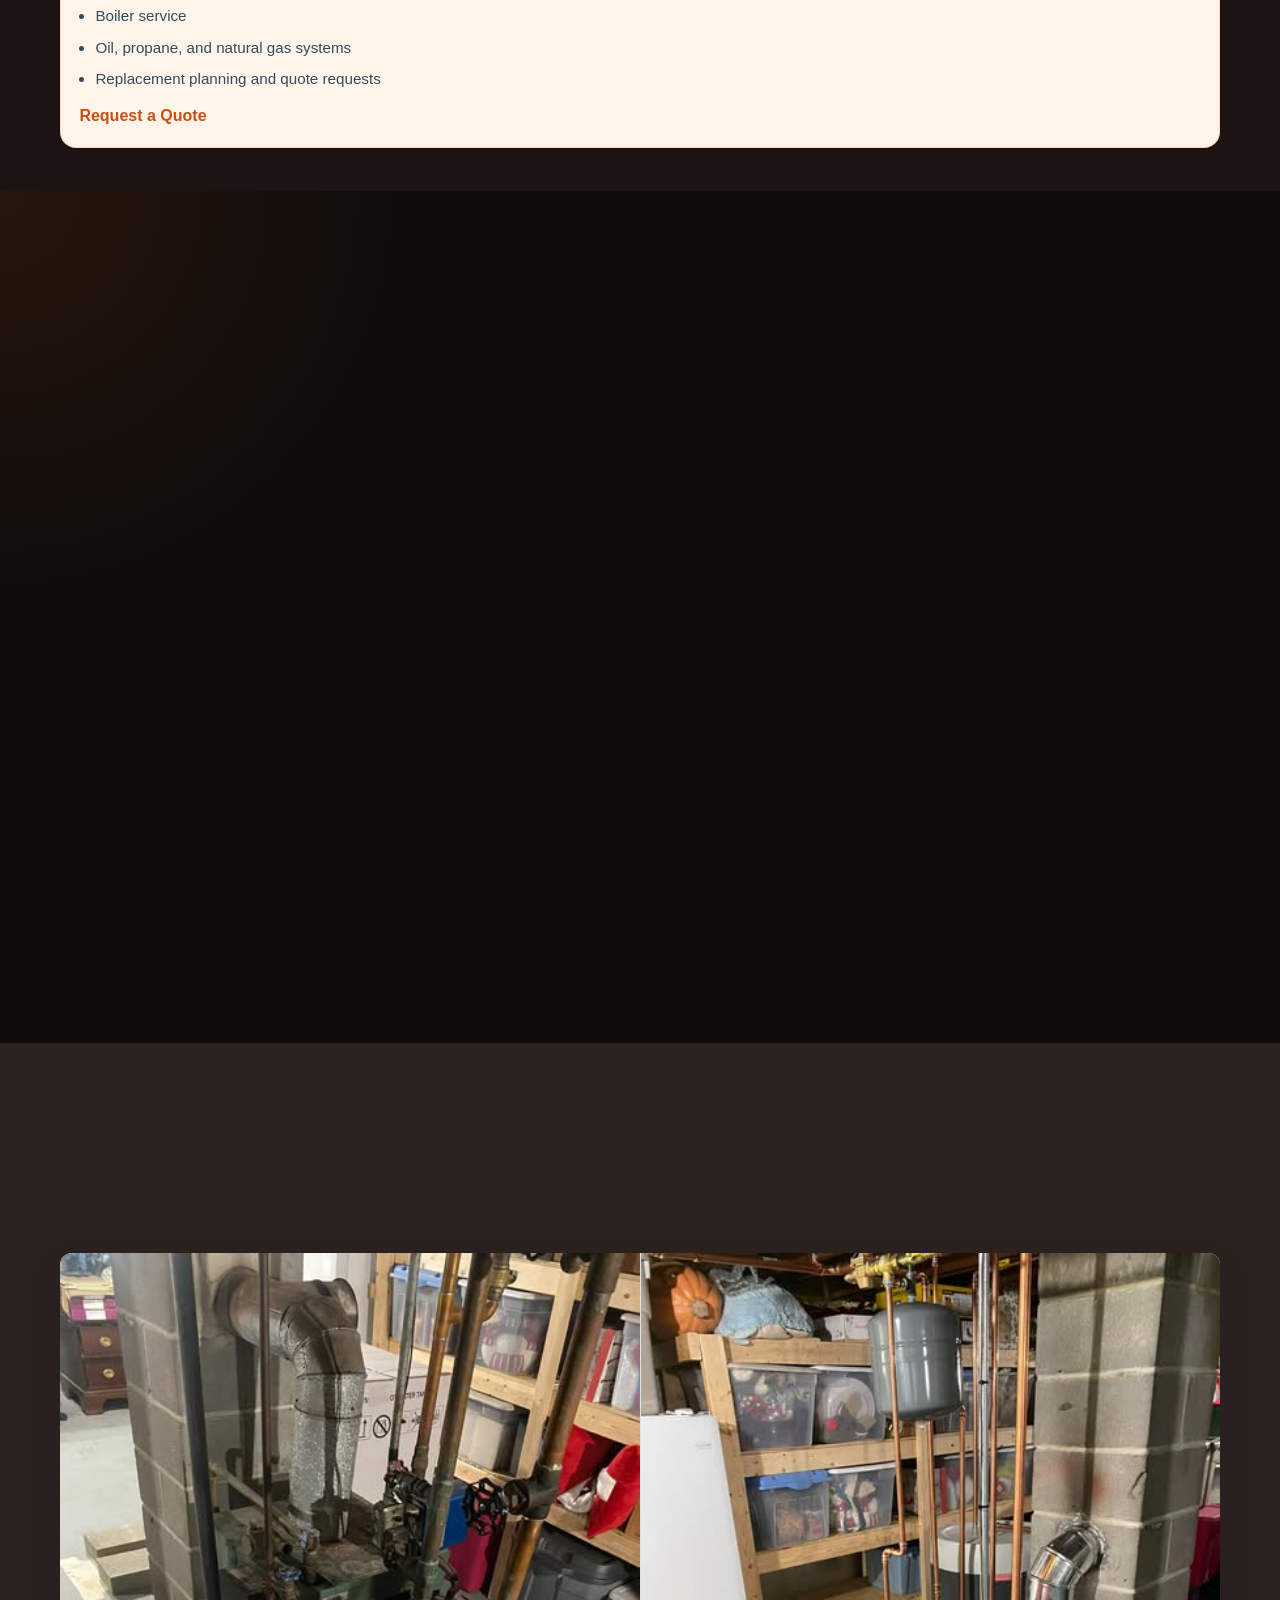
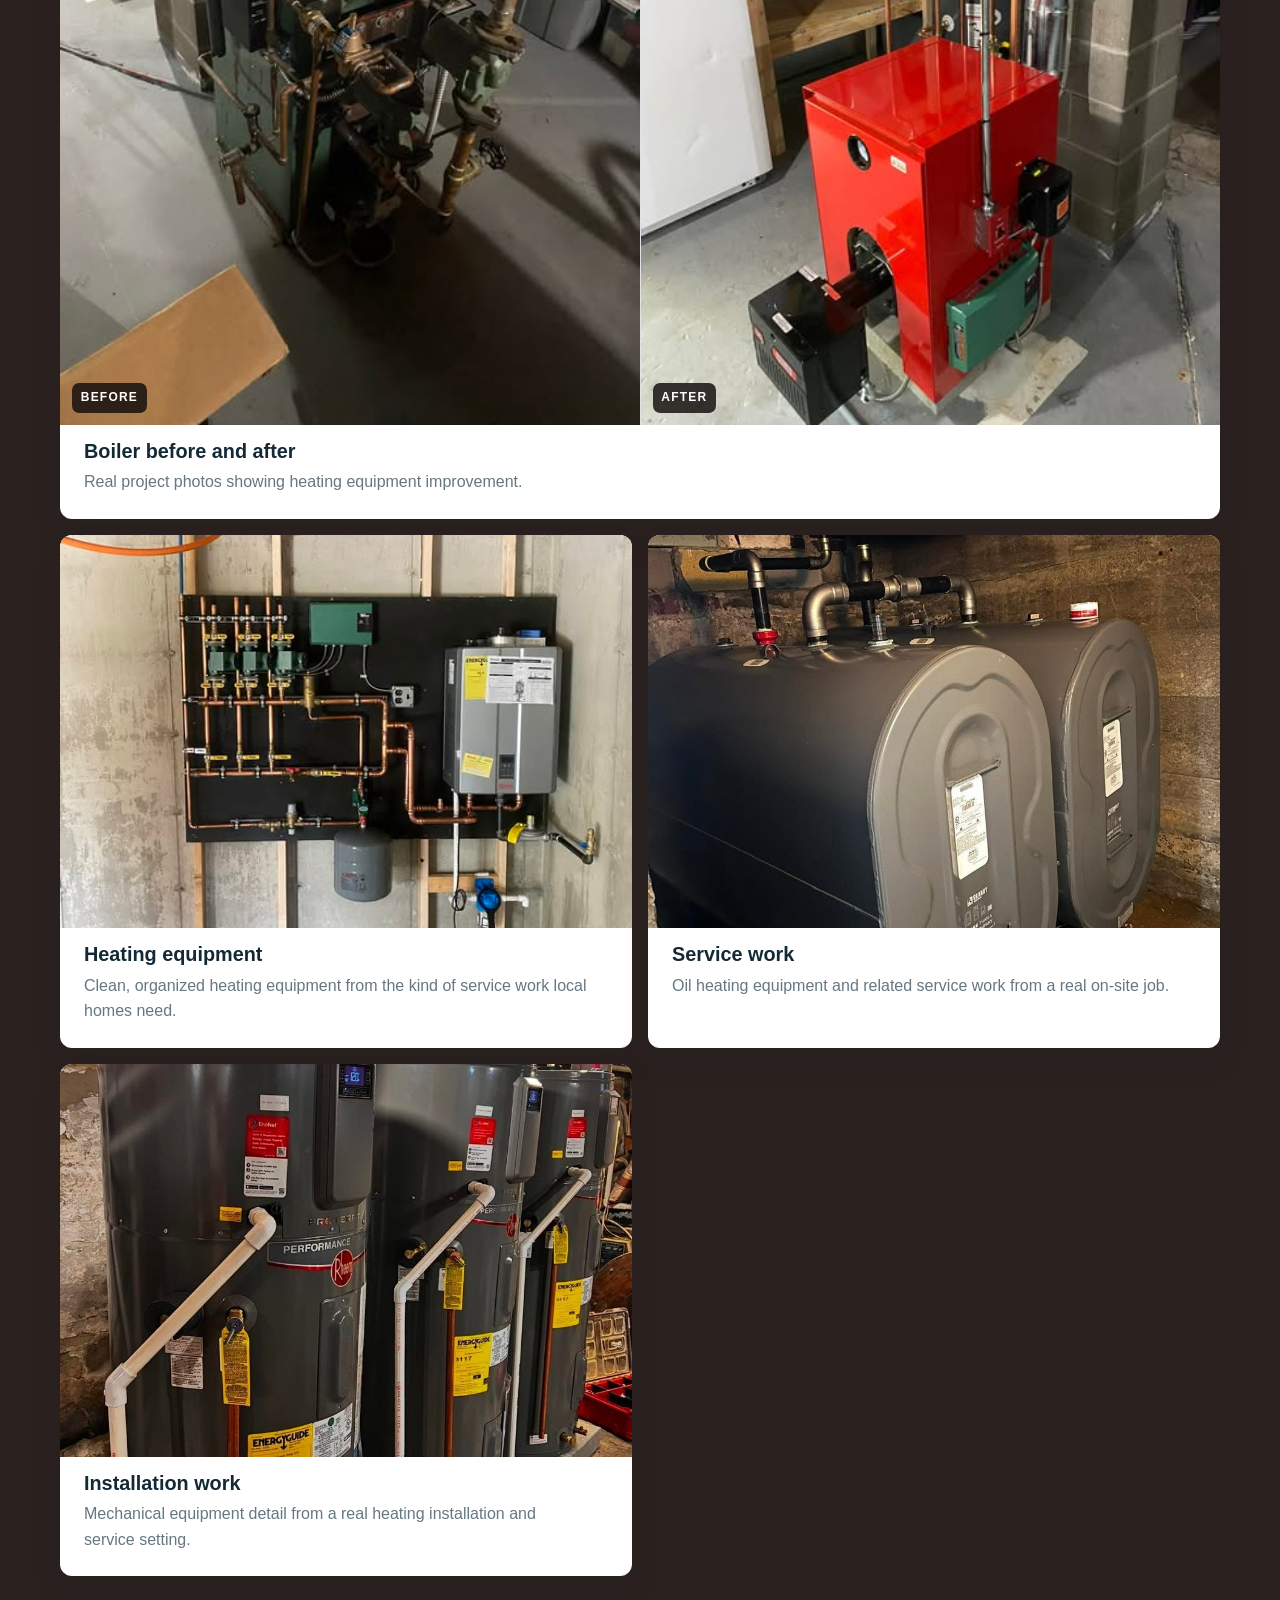
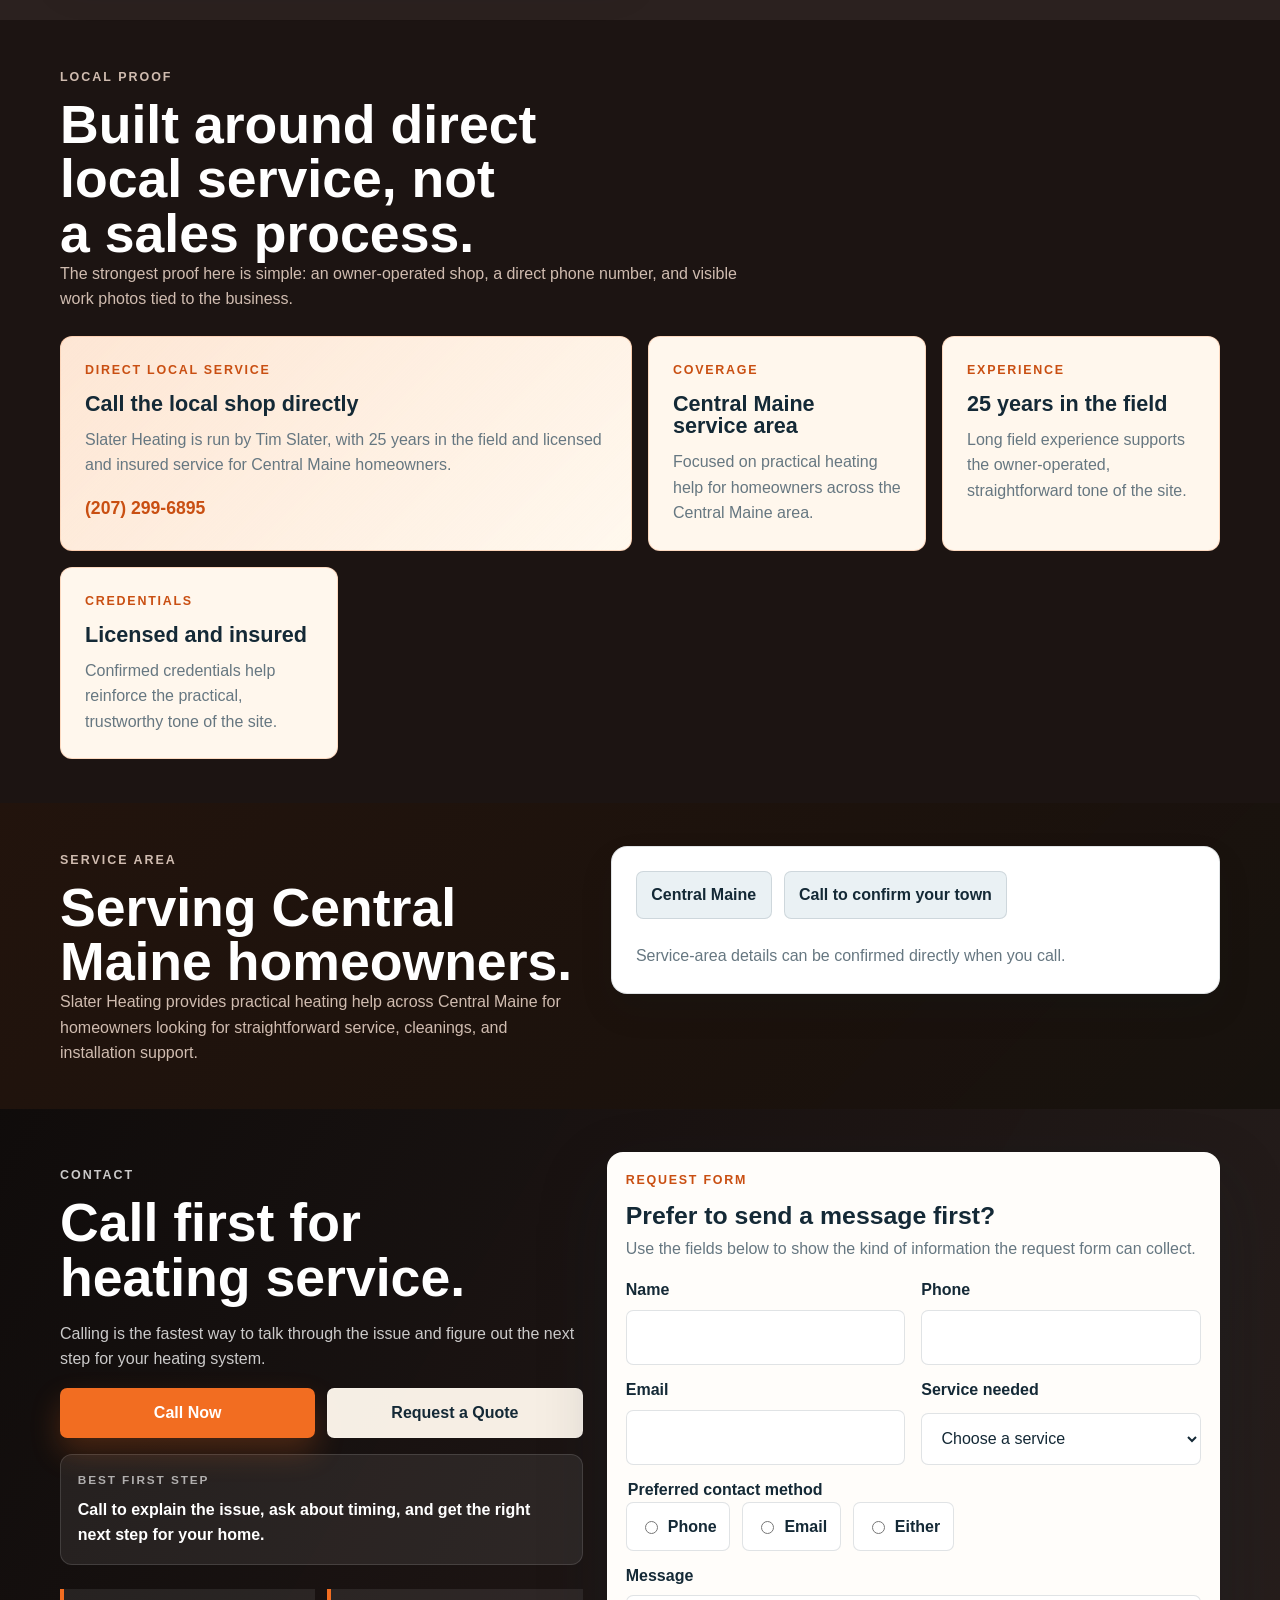
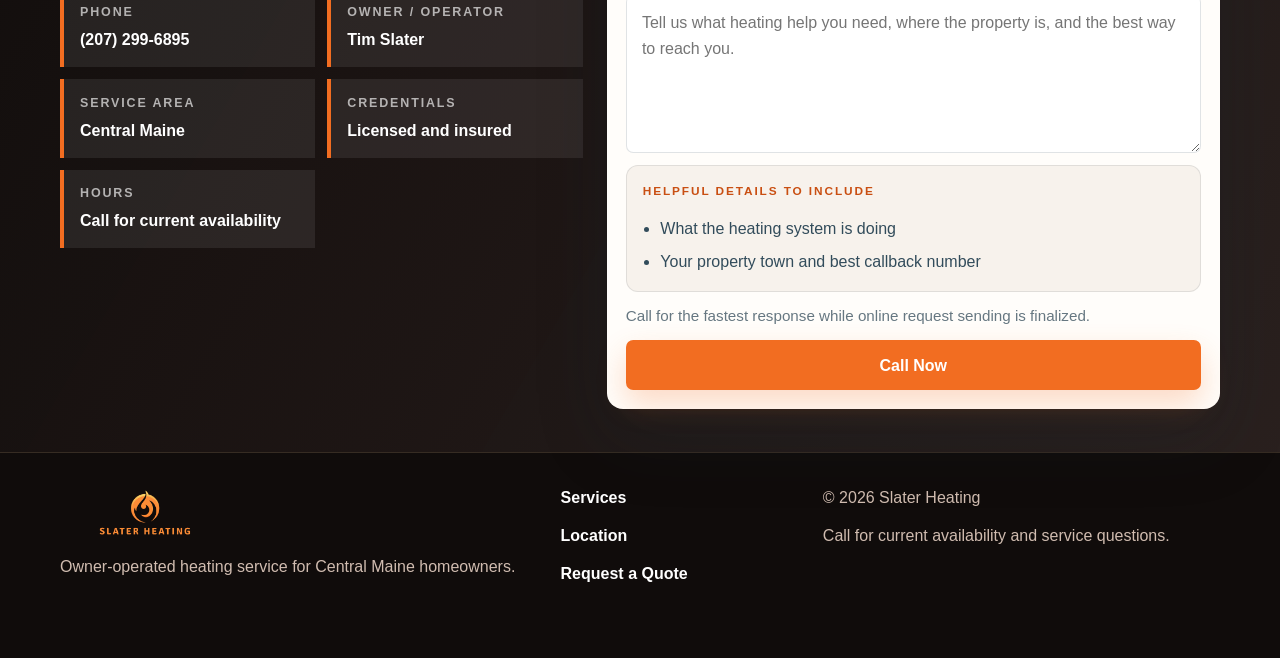
==== commit 4d24671e: "Update Slater photos and Central Maine service area copy" ====
--- a/clients/slater-heating/index.html
+++ b/clients/slater-heating/index.html
@@ -5,11 +5,11 @@
     <meta name="viewport" content="width=device-width, initial-scale=1" />
     <meta
       name="description"
-      content="Slater Heating in Eddington, Maine offers heating service, cleanings, and installations for oil, propane, and natural gas systems."
+      content="Slater Heating offers heating service, cleanings, and installations for oil, propane, natural gas, boiler, and heat pump systems across Central Maine."
     />
     <meta name="robots" content="noindex, nofollow" />
-    <title>Slater Heating | Heating Service in Eddington, ME</title>
-    <link rel="stylesheet" href="styles.css?v=20260706-5" />
+    <title>Slater Heating | Heating and HVAC Service in Central Maine</title>
+    <link rel="stylesheet" href="styles.css?v=20260707-1" />
   </head>
   <body>
     <a class="skip-link" href="#main-content">Skip to content</a>
@@ -38,7 +38,7 @@
           <a href="#services">Services</a>
           <a href="#why">Why Slater</a>
           <a href="#work">Work</a>
-          <a href="#area">Location</a>
+          <a href="#area">Service Area</a>
           <a href="#contact">Contact</a>
         </nav>
 
@@ -55,7 +55,7 @@
           <div class="container hero-grid">
             <div class="hero-content reveal" data-reveal>
               <p class="section-kicker">Owner-operated heating service</p>
-              <h1>Heating and HVAC Service in Eddington, ME</h1>
+              <h1>Heating and HVAC Service in Central Maine</h1>
               <p class="hero-lead">
                 Call Tim Slater for practical help with oil, propane, natural gas, boiler, and
                 heat pump systems.
@@ -67,7 +67,7 @@
               </div>
 
               <p class="hero-direct-line">
-                Eddington-based, 25 years in the field, and licensed and insured. Call
+                Owner-operated, 25 years in the field, and licensed and insured. Call
                 <a href="tel:2072996895">(207) 299-6895</a> to talk through service availability.
               </p>
 
@@ -119,7 +119,7 @@
           </div>
           <div>
             <span>02</span>
-            <strong>Based in Eddington, ME</strong>
+            <strong>Central Maine service area</strong>
           </div>
           <div>
             <span>03</span>
@@ -239,7 +239,7 @@
                 alt="Slater family portrait outdoors in autumn"
                 loading="lazy"
               />
-              <figcaption>Local, owner-operated heating service based in Eddington.</figcaption>
+              <figcaption>Local, owner-operated heating service for Central Maine homeowners.</figcaption>
             </figure>
           </div>
 
@@ -350,8 +350,8 @@
             <p class="section-kicker">Local proof</p>
             <h2>Built around direct local service, not a sales process.</h2>
             <p>
-              The strongest proof here is simple: a real local address, an owner-operated shop, a
-              direct phone number, and visible work photos tied to the business.
+              The strongest proof here is simple: an owner-operated shop, a direct phone number,
+              and visible work photos tied to the business.
             </p>
           </div>
 
@@ -360,15 +360,15 @@
               <p class="card-label">Direct local service</p>
               <h3>Call the local shop directly</h3>
               <p>
-                Slater Heating is run by Tim Slater in Eddington, with 25 years in the field and
-                licensed and insured service for local homeowners.
+                Slater Heating is run by Tim Slater, with 25 years in the field and licensed and
+                insured service for Central Maine homeowners.
               </p>
               <a class="proof-card-link" href="tel:2072996895">(207) 299-6895</a>
             </article>
             <article class="proof-card reveal" data-reveal>
-              <p class="card-label">Owner-operated</p>
-              <h3>Local service start point</h3>
-              <p>Service begins from Davis Road in Eddington, with a real local address on the page.</p>
+              <p class="card-label">Coverage</p>
+              <h3>Central Maine service area</h3>
+              <p>Focused on practical heating help for homeowners across the Central Maine area.</p>
             </article>
             <article class="proof-card reveal" data-reveal>
               <p class="card-label">Experience</p>
@@ -384,25 +384,25 @@
         </div>
       </section>
 
-      <!-- Location: exact service towns still need confirmation, so anchor the section to the confirmed address. -->
+      <!-- Service area: keep coverage wording broad and public-facing. -->
       <section class="section section-area" id="area">
         <div class="container area-grid">
           <div class="section-heading reveal" data-reveal>
-            <p class="section-kicker">Location</p>
-            <h2>Based in Eddington, Maine.</h2>
+            <p class="section-kicker">Service area</p>
+            <h2>Serving Central Maine homeowners.</h2>
             <p>
-              Slater Heating is based on Davis Road in Eddington and serves homeowners looking for
-              practical local heating help.
+              Slater Heating provides practical heating help across Central Maine for homeowners
+              looking for straightforward service, cleanings, and installation support.
             </p>
           </div>
 
           <div class="area-panel reveal" data-reveal>
             <div class="area-list">
-              <span>137 Davis Road</span>
-              <span>Eddington, ME 04428</span>
+              <span>Central Maine</span>
+              <span>Call to confirm your town</span>
             </div>
             <p class="area-note">
-              Nearby service areas can be finalized once the coverage list is confirmed.
+              Service-area details can be confirmed directly when you call.
             </p>
           </div>
         </div>
@@ -439,8 +439,8 @@
                 <p>Tim Slater</p>
               </div>
               <div>
-                <span>Address</span>
-                <p>137 Davis Road, Eddington, ME 04428</p>
+                <span>Service area</span>
+                <p>Central Maine</p>
               </div>
               <div>
                 <span>Credentials</span>
@@ -545,7 +545,7 @@
             alt="Slater Heating"
             class="footer-logo"
           />
-          <p>Owner-operated heating service based in Eddington, Maine.</p>
+          <p>Owner-operated heating service for Central Maine homeowners.</p>
         </div>
         <div class="footer-links">
           <a href="#services">Services</a>
@@ -565,6 +565,6 @@
       <a href="#contact">Request a Quote</a>
     </div>
 
-    <script src="script.js?v=20260706"></script>
+    <script src="script.js?v=20260707"></script>
   </body>
 </html>
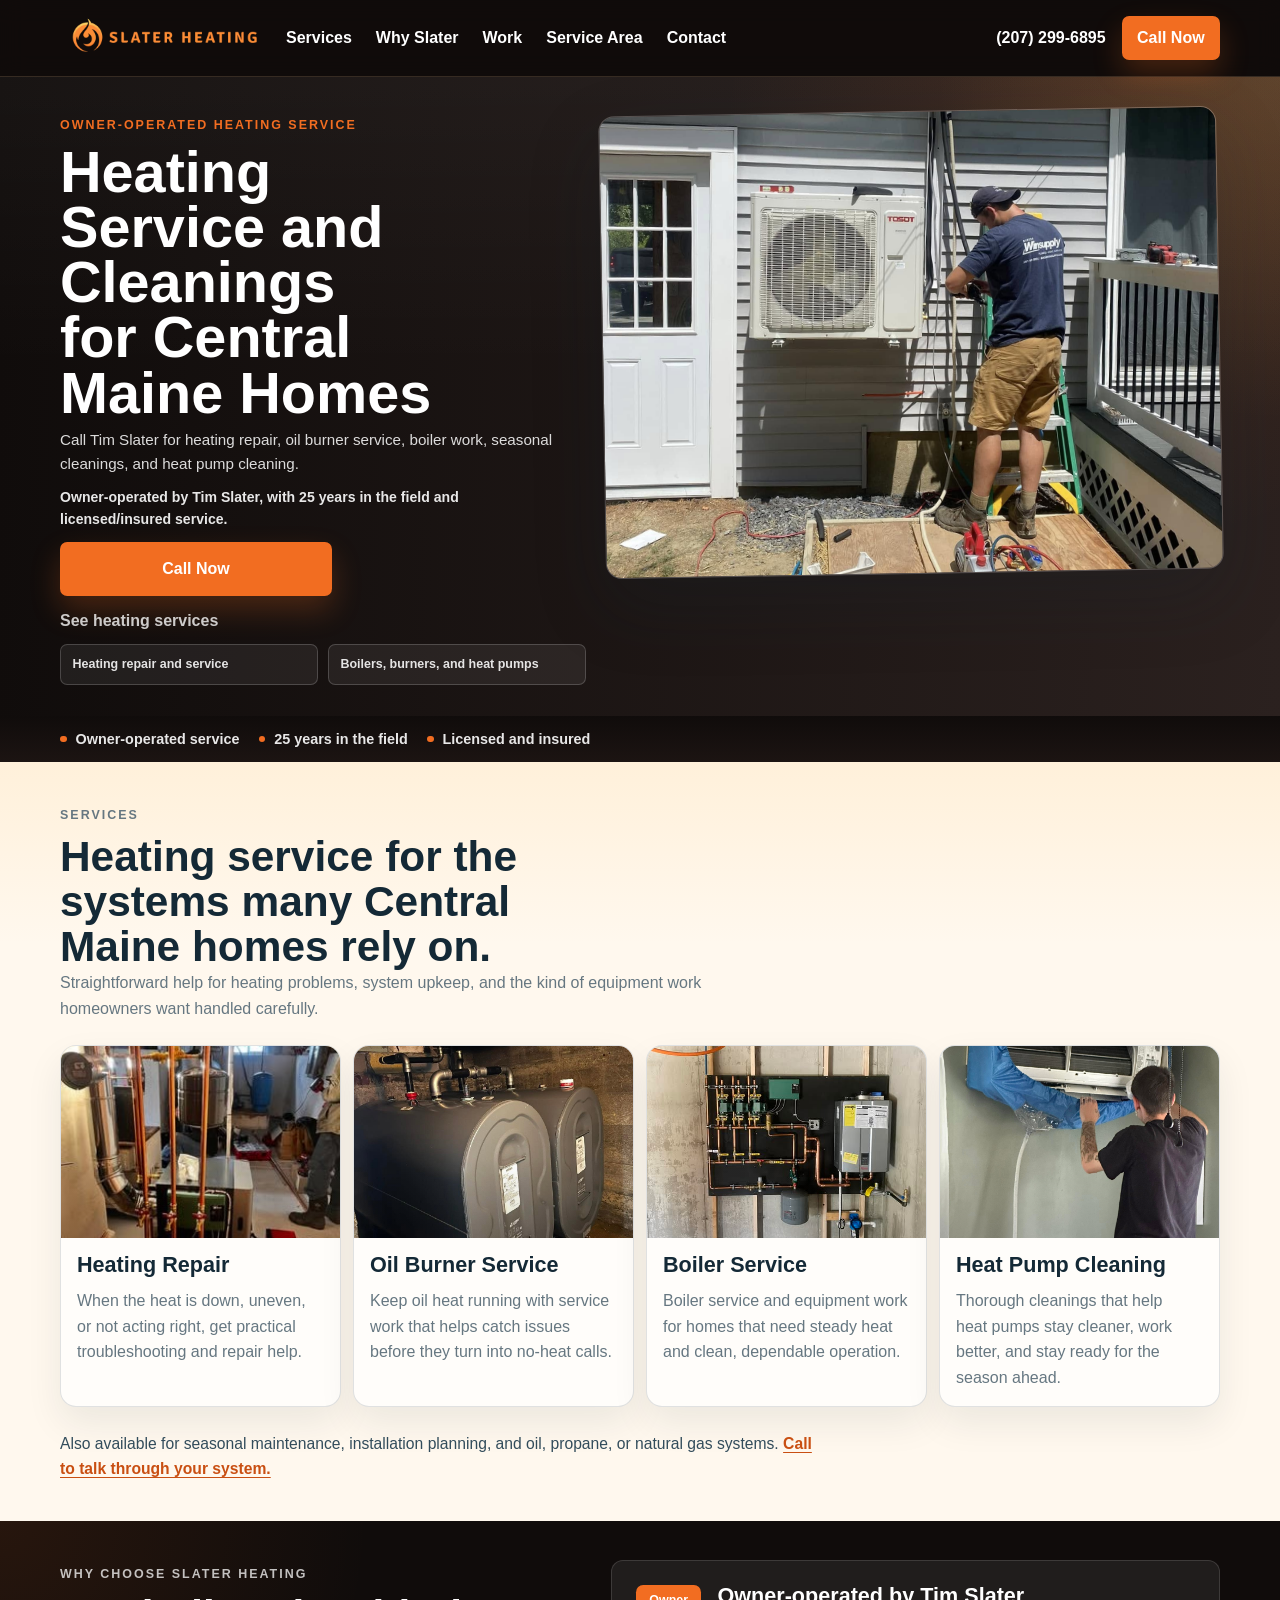
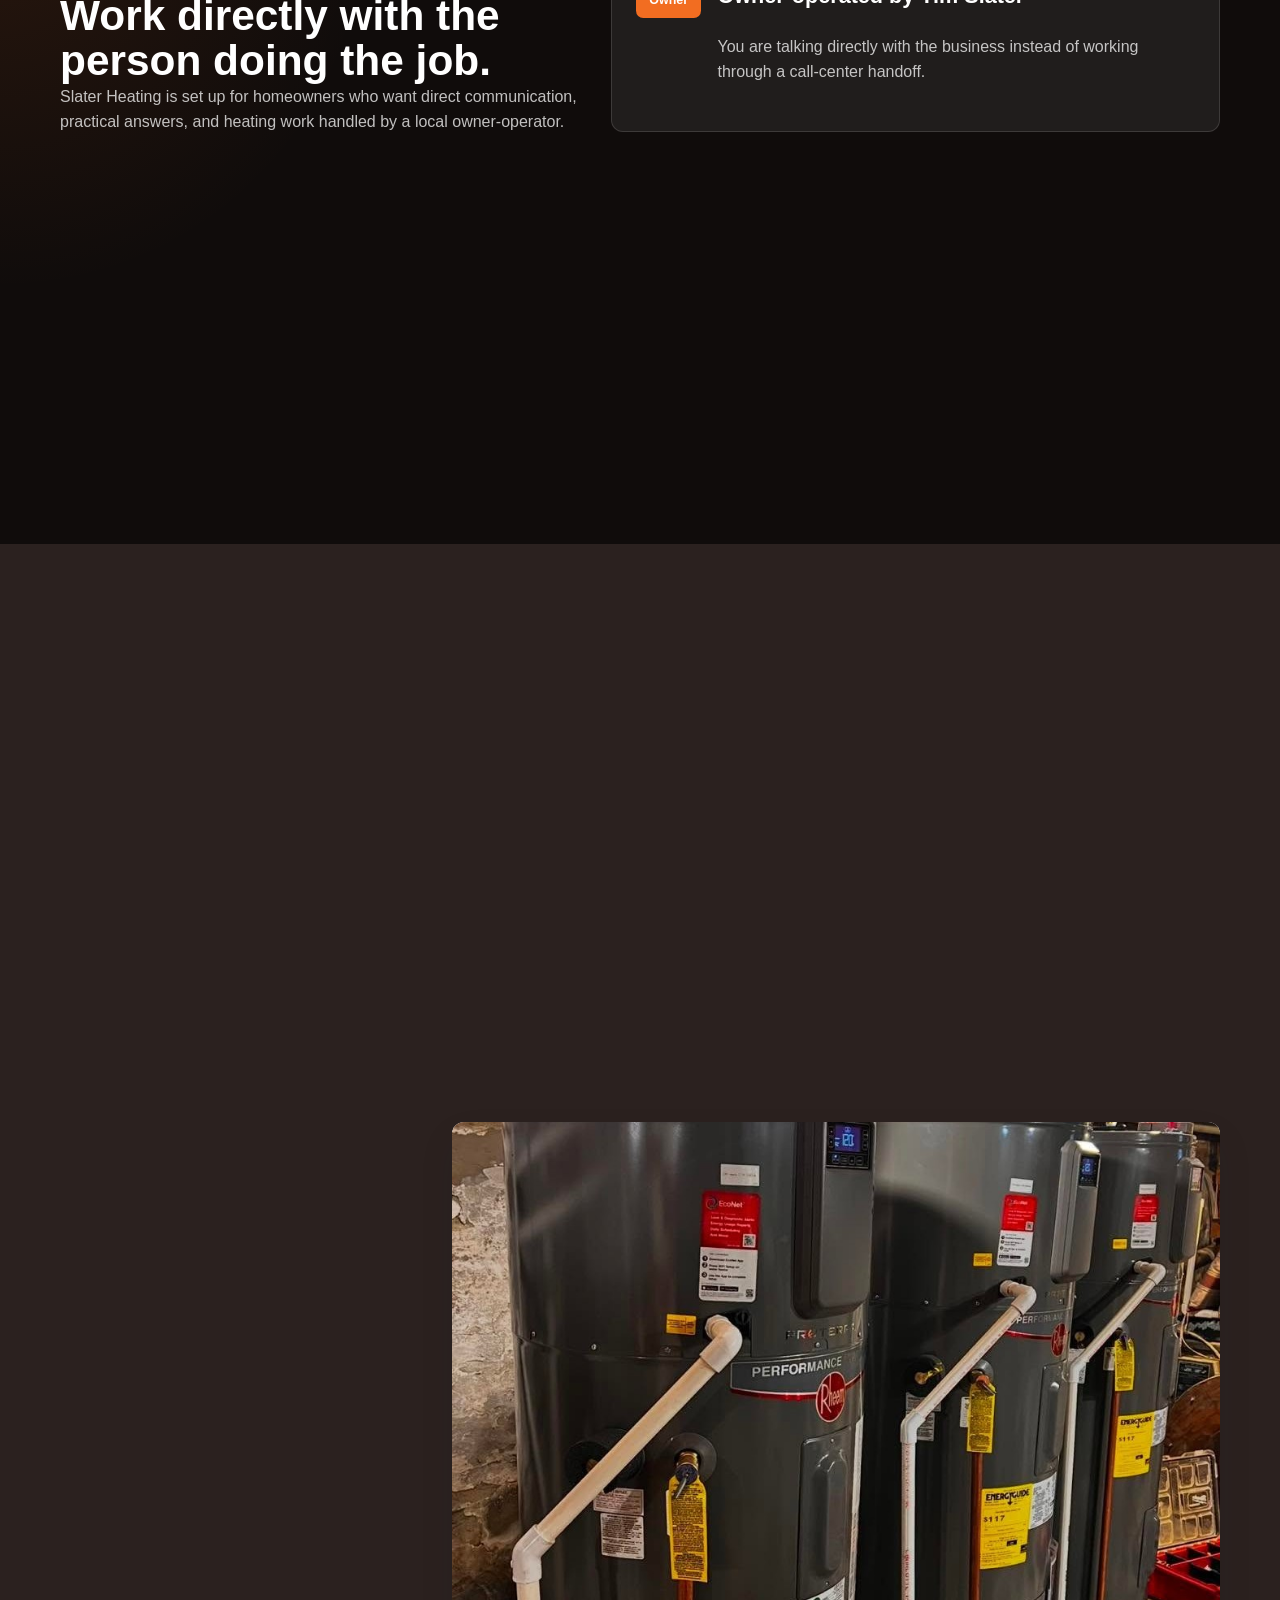
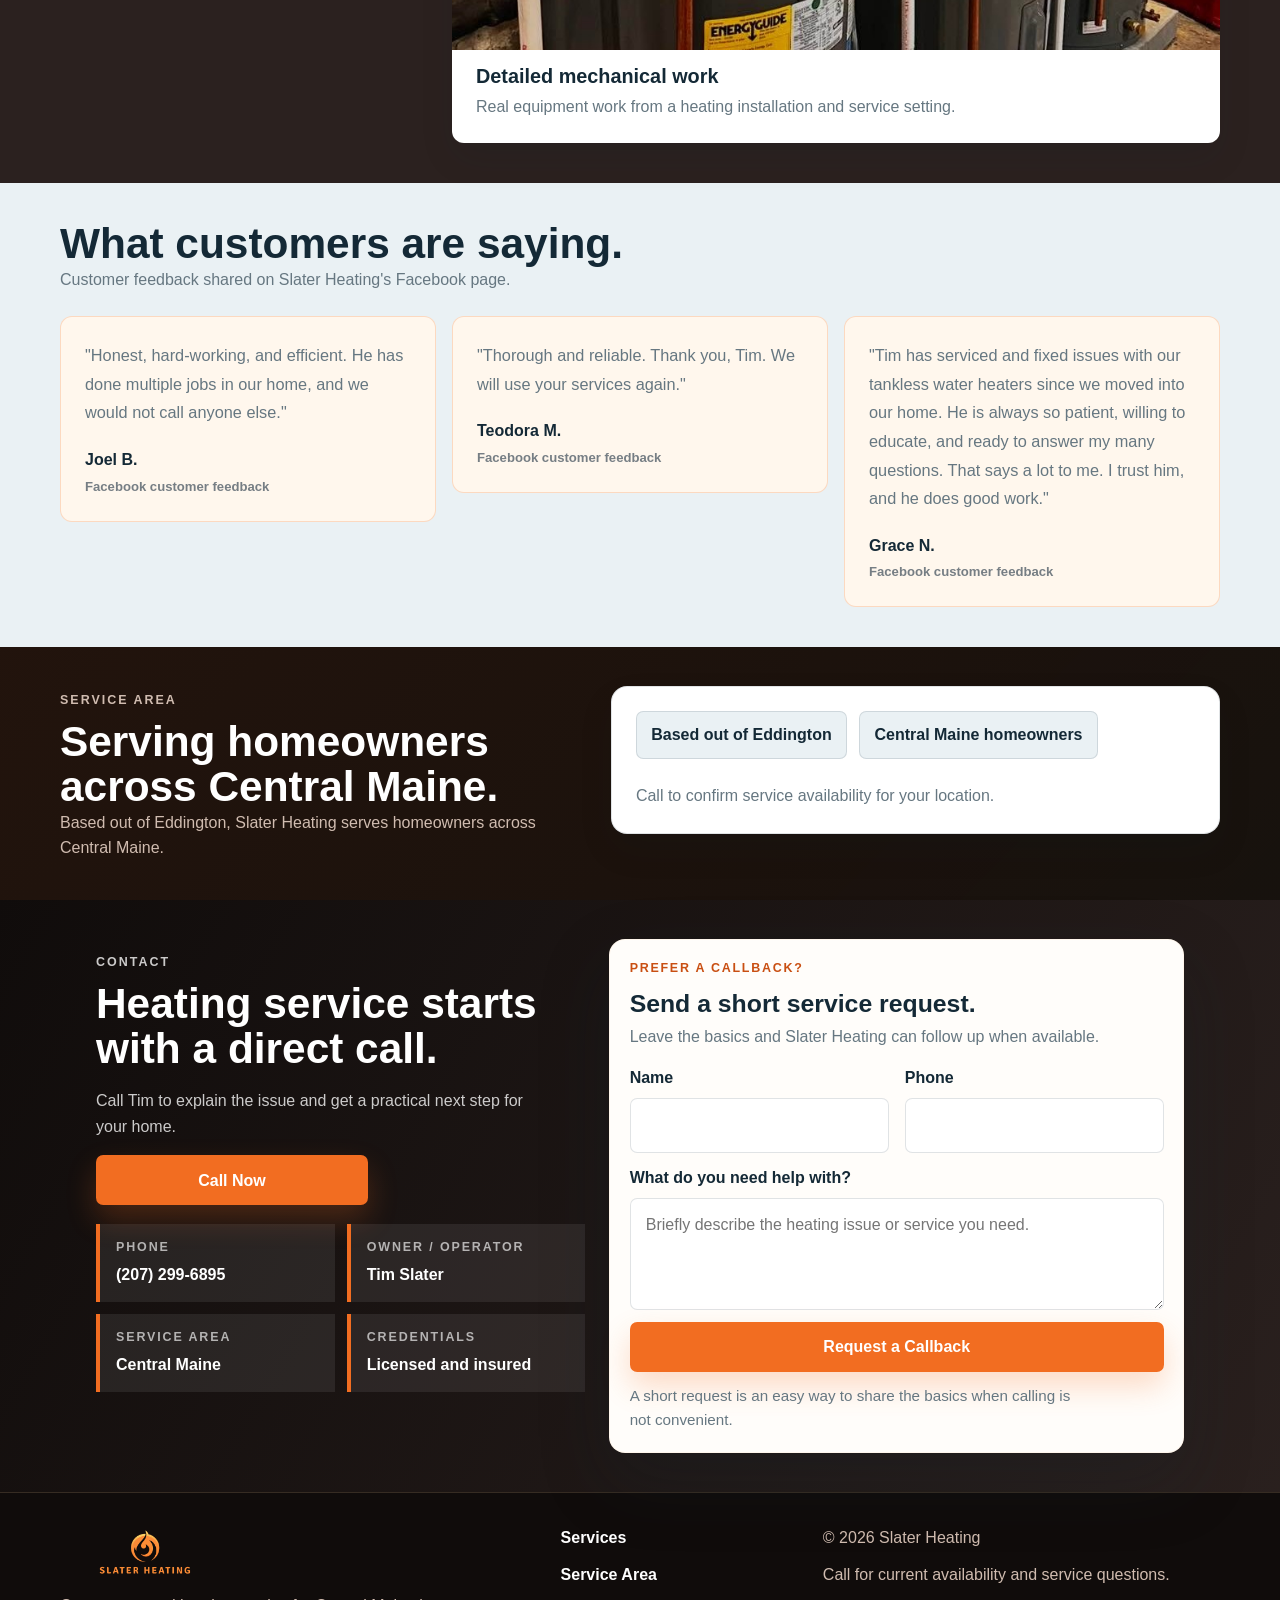
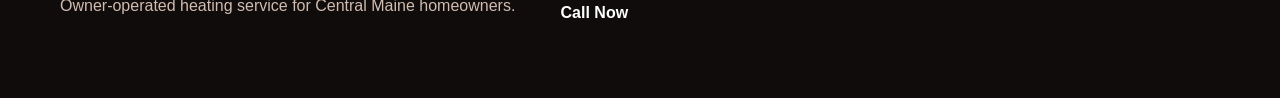
==== commit 151a2c0d: "Refine Slater Heating conversion flow" ====
--- a/clients/slater-heating/index.html
+++ b/clients/slater-heating/index.html
@@ -9,7 +9,7 @@
     />
     <meta name="robots" content="noindex, nofollow" />
     <title>Slater Heating | Heating and HVAC Service in Central Maine</title>
-    <link rel="stylesheet" href="styles.css?v=20260707-1" />
+    <link rel="stylesheet" href="styles.css?v=20260709-1" />
   </head>
   <body>
     <a class="skip-link" href="#main-content">Skip to content</a>
@@ -44,7 +44,7 @@
 
         <div class="header-actions">
           <a class="header-phone" href="tel:2072996895">(207) 299-6895</a>
-          <a class="button button-primary" href="#contact">Request a Quote</a>
+          <a class="button button-primary" href="tel:2072996895">Call Now</a>
         </div>
       </div>
     </header>
@@ -55,25 +55,24 @@
           <div class="container hero-grid">
             <div class="hero-content reveal" data-reveal>
               <p class="section-kicker">Owner-operated heating service</p>
-              <h1>Heating and HVAC Service in Central Maine</h1>
+              <h1>Heating Service and Cleanings for Central Maine Homes</h1>
               <p class="hero-lead">
-                Call Tim Slater for practical help with oil, propane, natural gas, boiler, and
-                heat pump systems.
+                Call Tim Slater for heating repair, oil burner service, boiler work, seasonal
+                cleanings, and heat pump cleaning.
+              </p>
+              <p class="hero-trust-sentence">
+                Owner-operated by Tim Slater, with 25 years in the field and licensed/insured
+                service.
               </p>
 
               <div class="hero-actions">
                 <a class="button button-primary button-large" href="tel:2072996895">Call Now</a>
-                <a class="button button-secondary button-large" href="#contact">Request a Quote</a>
-              </div>
-
-              <p class="hero-direct-line">
-                Owner-operated, 25 years in the field, and licensed and insured. Call
-                <a href="tel:2072996895">(207) 299-6895</a> to talk through service availability.
-              </p>
+              </div>
+              <a class="hero-secondary-link" href="#services">See heating services</a>
 
               <ul class="hero-trust-list" aria-label="Quick trust points">
-                <li>Owner-operated</li>
-                <li>Heating service and installs</li>
+                <li>Heating repair and service</li>
+                <li>Boilers, burners, and heat pumps</li>
               </ul>
             </div>
 
@@ -85,13 +84,6 @@
                   class="hero-photo"
                   fetchpriority="high"
                 />
-                <div class="hero-brand-badge" aria-hidden="true">
-                  <img
-                    src="images/Slater Heating stacked logo.png"
-                    alt=""
-                    class="hero-badge-logo"
-                  />
-                </div>
               </div>
 
               <aside class="hero-service-panel" aria-label="Quick service summary">
@@ -103,33 +95,26 @@
                   <li>Boiler service</li>
                   <li>Heat pump cleaning</li>
                 </ul>
-                <a href="#contact">Start your request</a>
+                <a href="tel:2072996895">Call now</a>
               </aside>
             </div>
           </div>
         </div>
       </section>
 
-      <!-- Trust Bar: keep these short and factual. -->
-      <section class="trust-bar" aria-label="Service highlights">
-        <div class="container trust-grid">
-          <div>
-            <span>01</span>
-            <strong>Owner-operated by Tim Slater</strong>
-          </div>
-          <div>
-            <span>02</span>
-            <strong>Central Maine service area</strong>
-          </div>
-          <div>
-            <span>03</span>
-            <strong>25 years in the field</strong>
-          </div>
-          <div>
-            <span>04</span>
-            <strong>Licensed and insured</strong>
-          </div>
-        </div>
+        <!-- Trust Bar: keep these short and factual. -->
+        <section class="trust-bar" aria-label="Service highlights">
+          <div class="container trust-grid">
+            <div>
+              <strong>Owner-operated service</strong>
+            </div>
+            <div>
+              <strong>25 years in the field</strong>
+            </div>
+            <div>
+              <strong>Licensed and insured</strong>
+            </div>
+          </div>
       </section>
 
       <!-- Services: keep aligned with confirmed offerings in client-brief.md. -->
@@ -137,10 +122,10 @@
         <div class="container">
           <div class="section-heading reveal" data-reveal>
             <p class="section-kicker">Services</p>
-            <h2>Heating help for the systems many local homes rely on.</h2>
+            <h2>Heating service for the systems many Central Maine homes rely on.</h2>
             <p>
-              Straightforward repair, installation, maintenance, and cleaning service for the kind
-              of heating equipment local homeowners depend on.
+              Straightforward help for heating problems, system upkeep, and the kind of equipment
+              work homeowners want handled carefully.
             </p>
           </div>
 
@@ -152,44 +137,38 @@
                   alt="Boiler and heating system equipment"
                   loading="lazy"
                 />
-                <span>Repairs</span>
               </div>
               <div class="service-body">
-                <p class="card-label">Repair</p>
                 <h3>Heating Repair</h3>
-                <p>Help when your heat is not working right, your system is acting up, or you need practical troubleshooting.</p>
+                <p>When the heat is down, uneven, or not acting right, get practical troubleshooting and repair help.</p>
               </div>
             </article>
 
             <article class="service-card reveal" data-reveal>
               <div class="service-media service-media-repair">
+                <img
+                  src="images/slater-oil-tank.jpg"
+                  alt="Oil tank and heating system piping"
+                  loading="lazy"
+                />
+              </div>
+              <div class="service-body">
+                <h3>Oil Burner Service</h3>
+                <p>Keep oil heat running with service work that helps catch issues before they turn into no-heat calls.</p>
+              </div>
+            </article>
+
+            <article class="service-card reveal" data-reveal>
+              <div class="service-media service-media-replace">
                 <img
                   src="images/slater-boiler-wallmount.jpg"
                   alt="Wall-mounted boiler and heating system equipment"
                   loading="lazy"
                 />
-                <span>Installations</span>
               </div>
               <div class="service-body">
-                <p class="card-label">Installation</p>
-                <h3>Heating Installation</h3>
-                <p>Support for installation work and replacement planning when it is time to update heating equipment.</p>
-              </div>
-            </article>
-
-            <article class="service-card reveal" data-reveal>
-              <div class="service-media service-media-replace">
-                <img
-                  src="images/slater-oil-tank.jpg"
-                  alt="Oil tank and heating system piping"
-                  loading="lazy"
-                />
-                <span>Maintenance</span>
-              </div>
-              <div class="service-body">
-                <p class="card-label">Maintenance</p>
-                <h3>Seasonal Maintenance</h3>
-                <p>Routine service and cleanings to help heating systems stay ready for the season ahead.</p>
+                <h3>Boiler Service</h3>
+                <p>Boiler service and equipment work for homes that need steady heat and clean, dependable operation.</p>
               </div>
             </article>
 
@@ -200,26 +179,18 @@
                   alt="Technician cleaning an indoor heat pump unit"
                   loading="lazy"
                 />
-                <span>Cleanings</span>
               </div>
               <div class="service-body">
-                <p class="card-label">Heat pumps</p>
                 <h3>Heat Pump Cleaning</h3>
-                <p>Cleaning service to help heat pumps stay cleaner, run better, and stay ready for the season.</p>
-              </div>
-            </article>
-          </div>
-
-          <div class="services-followup reveal" data-reveal>
-            <p>Also handles</p>
-            <ul class="service-points">
-              <li>Oil burner service</li>
-              <li>Boiler service</li>
-              <li>Oil, propane, and natural gas systems</li>
-              <li>Replacement planning and quote requests</li>
-            </ul>
-            <a href="#contact">Request a Quote</a>
-          </div>
+                <p>Thorough cleanings that help heat pumps stay cleaner, work better, and stay ready for the season ahead.</p>
+              </div>
+            </article>
+          </div>
+
+          <p class="services-note reveal" data-reveal>
+            Also available for seasonal maintenance, installation planning, and oil, propane, or
+            natural gas systems. <a href="tel:2072996895">Call to talk through your system.</a>
+          </p>
         </div>
       </section>
 
@@ -228,10 +199,10 @@
         <div class="container why-grid">
           <div class="section-heading reveal" data-reveal>
             <p class="section-kicker">Why choose Slater Heating</p>
-            <h2>Built around experience, direct service, and practical heating help.</h2>
+            <h2>Work directly with the person doing the job.</h2>
             <p>
-              Work directly with a local owner-operator who understands the systems many Maine
-              homeowners rely on.
+              Slater Heating is set up for homeowners who want direct communication, practical
+              answers, and heating work handled by a local owner-operator.
             </p>
             <figure class="why-photo reveal" data-reveal>
               <img
@@ -239,35 +210,25 @@
                 alt="Slater family portrait outdoors in autumn"
                 loading="lazy"
               />
-              <figcaption>Local, owner-operated heating service for Central Maine homeowners.</figcaption>
+              <figcaption>Local heating service built around direct relationships and steady work.</figcaption>
             </figure>
           </div>
 
           <div class="why-list">
-            <article class="why-item reveal" data-reveal>
-              <span>25 Yrs</span>
-              <h3>25 years in the field</h3>
-              <p>Long field experience matters when your home needs dependable heating service.</p>
-            </article>
             <article class="why-item reveal" data-reveal>
               <span>Owner</span>
               <h3>Owner-operated by Tim Slater</h3>
-              <p>You are dealing with a local shop owner, not a call-center handoff.</p>
+              <p>You are talking directly with the business instead of working through a call-center handoff.</p>
             </article>
             <article class="why-item reveal" data-reveal>
-              <span>Cover</span>
-              <h3>Licensed and insured</h3>
-              <p>Important peace of mind when you are choosing someone to work in your home.</p>
+              <span>Field</span>
+              <h3>Practical experience</h3>
+              <p>Decades in the field matter when your system needs thoughtful repair, cleaning, or replacement planning.</p>
             </article>
             <article class="why-item reveal" data-reveal>
-              <span>Fuel</span>
-              <h3>Oil, propane, and natural gas</h3>
-              <p>Service focused on the fuel systems and heating equipment used in many local homes.</p>
-            </article>
-            <article class="why-item reveal" data-reveal>
-              <span>Trust</span>
+              <span>Talk</span>
               <h3>Clear communication</h3>
-              <p>Practical answers, straightforward scheduling, and a clear next step when you call.</p>
+              <p>Expect straightforward answers about the issue, the equipment, and the next step for your home.</p>
             </article>
           </div>
         </div>
@@ -307,27 +268,7 @@
                 </figure>
               </div>
               <h3>Boiler before and after</h3>
-              <p>Real project photos showing heating equipment improvement.</p>
-            </article>
-            <article class="work-card reveal" data-reveal>
-              <img
-                src="images/slater-boiler-wallmount.jpg"
-                alt="Wall-mounted boiler and heating system equipment"
-                class="work-photo"
-                loading="lazy"
-              />
-              <h3>Heating equipment</h3>
-              <p>Clean, organized heating equipment from the kind of service work local homes need.</p>
-            </article>
-            <article class="work-card reveal" data-reveal>
-              <img
-                src="images/slater-oil-tank.jpg"
-                alt="Oil tank connected to heating system piping"
-                class="work-photo"
-                loading="lazy"
-              />
-              <h3>Service work</h3>
-              <p>Oil heating equipment and related service work from a real on-site job.</p>
+              <p>Real project work that shows hands-on heating experience and visible system improvement.</p>
             </article>
             <article class="work-card reveal" data-reveal>
               <img
@@ -336,49 +277,49 @@
                 class="work-photo"
                 loading="lazy"
               />
-              <h3>Installation work</h3>
-              <p>Mechanical equipment detail from a real heating installation and service setting.</p>
-            </article>
-          </div>
-        </div>
-      </section>
-
-      <!-- TODO before launch: add verified customer reviews only after they are provided and approved. -->
+              <h3>Detailed mechanical work</h3>
+              <p>Real equipment work from a heating installation and service setting.</p>
+            </article>
+          </div>
+        </div>
+      </section>
+
+      <!-- Reviews: approved customer quotes. -->
       <section class="section section-reviews" id="reviews">
         <div class="container">
           <div class="section-heading reveal" data-reveal>
-            <p class="section-kicker">Local proof</p>
-            <h2>Built around direct local service, not a sales process.</h2>
-            <p>
-              The strongest proof here is simple: an owner-operated shop, a direct phone number,
-              and visible work photos tied to the business.
-            </p>
+            <h2>What customers are saying.</h2>
+            <p>Customer feedback shared on Slater Heating's Facebook page.</p>
           </div>
 
           <div class="review-grid">
-            <article class="proof-card proof-card-feature reveal" data-reveal>
-              <p class="card-label">Direct local service</p>
-              <h3>Call the local shop directly</h3>
+            <article class="review-card reveal" data-reveal>
               <p>
-                Slater Heating is run by Tim Slater, with 25 years in the field and licensed and
-                insured service for Central Maine homeowners.
+                "Honest, hard-working, and efficient. He has done multiple jobs in our home, and
+                we would not call anyone else."
               </p>
-              <a class="proof-card-link" href="tel:2072996895">(207) 299-6895</a>
-            </article>
-            <article class="proof-card reveal" data-reveal>
-              <p class="card-label">Coverage</p>
-              <h3>Central Maine service area</h3>
-              <p>Focused on practical heating help for homeowners across the Central Maine area.</p>
-            </article>
-            <article class="proof-card reveal" data-reveal>
-              <p class="card-label">Experience</p>
-              <h3>25 years in the field</h3>
-              <p>Long field experience supports the owner-operated, straightforward tone of the site.</p>
-            </article>
-            <article class="proof-card reveal" data-reveal>
-              <p class="card-label">Credentials</p>
-              <h3>Licensed and insured</h3>
-              <p>Confirmed credentials help reinforce the practical, trustworthy tone of the site.</p>
+              <footer>
+                <strong>Joel B.</strong>
+                <span>Facebook customer feedback</span>
+              </footer>
+            </article>
+            <article class="review-card reveal" data-reveal>
+              <p>"Thorough and reliable. Thank you, Tim. We will use your services again."</p>
+              <footer>
+                <strong>Teodora M.</strong>
+                <span>Facebook customer feedback</span>
+              </footer>
+            </article>
+            <article class="review-card reveal" data-reveal>
+              <p>
+                "Tim has serviced and fixed issues with our tankless water heaters since we moved
+                into our home. He is always so patient, willing to educate, and ready to answer my
+                many questions. That says a lot to me. I trust him, and he does good work."
+              </p>
+              <footer>
+                <strong>Grace N.</strong>
+                <span>Facebook customer feedback</span>
+              </footer>
             </article>
           </div>
         </div>
@@ -389,44 +330,30 @@
         <div class="container area-grid">
           <div class="section-heading reveal" data-reveal>
             <p class="section-kicker">Service area</p>
-            <h2>Serving Central Maine homeowners.</h2>
-            <p>
-              Slater Heating provides practical heating help across Central Maine for homeowners
-              looking for straightforward service, cleanings, and installation support.
-            </p>
+            <h2>Serving homeowners across Central Maine.</h2>
+            <p>Based out of Eddington, Slater Heating serves homeowners across Central Maine.</p>
           </div>
 
           <div class="area-panel reveal" data-reveal>
             <div class="area-list">
-              <span>Central Maine</span>
-              <span>Call to confirm your town</span>
-            </div>
-            <p class="area-note">
-              Service-area details can be confirmed directly when you call.
-            </p>
-          </div>
-        </div>
-      </section>
-
-      <!-- Contact: connect the form to a real endpoint before publishing. -->
+              <span>Based out of Eddington</span>
+              <span>Central Maine homeowners</span>
+            </div>
+            <p class="area-note">Call to confirm service availability for your location.</p>
+          </div>
+        </div>
+      </section>
+
+      <!-- Contact: keep this section call-first and straightforward. -->
       <section class="section section-contact" id="contact">
         <div class="container contact-grid">
           <div class="contact-copy reveal" data-reveal>
             <p class="section-kicker">Contact</p>
-            <h2>Call first for heating service.</h2>
-            <p>
-              Calling is the fastest way to talk through the issue and figure out the next step for
-              your heating system.
-            </p>
+            <h2>Heating service starts with a direct call.</h2>
+            <p>Call Tim to explain the issue and get a practical next step for your home.</p>
 
             <div class="contact-actions">
               <a class="button button-primary" href="tel:2072996895">Call Now</a>
-              <a class="button button-secondary-light" href="#contact-form">Request a Quote</a>
-            </div>
-
-            <div class="contact-priority">
-              <span class="contact-priority-label">Best first step</span>
-              <p>Call to explain the issue, ask about timing, and get the right next step for your home.</p>
             </div>
 
             <div class="contact-details">
@@ -446,93 +373,36 @@
                 <span>Credentials</span>
                 <p>Licensed and insured</p>
               </div>
-              <div>
-                <span>Hours</span>
-                <p>Call for current availability</p>
-              </div>
-            </div>
-          </div>
-
-          <div class="form-card reveal" data-reveal>
-            <!-- TODO before launch: connect this form to a real inbox or form endpoint. -->
+            </div>
+          </div>
+
+          <aside class="form-card reveal" data-reveal aria-labelledby="request-heading">
             <div class="form-card-header">
-              <p class="card-label">Request form</p>
-              <h3>Prefer to send a message first?</h3>
-              <p>Use the fields below to show the kind of information the request form can collect.</p>
-            </div>
-            <form action="#" method="post" class="contact-form" id="contact-form" novalidate>
+              <p class="card-label">Prefer a callback?</p>
+              <h3 id="request-heading">Send a short service request.</h3>
+              <p>Leave the basics and Slater Heating can follow up when available.</p>
+            </div>
+
+            <!-- Connect this form to Slater Heating's confirmed inbox or form endpoint before launch. -->
+            <form class="contact-form" name="service-request" method="post" data-request-form>
               <div class="form-row">
                 <div class="field">
-                  <label for="name">Name</label>
-                  <input id="name" name="name" type="text" autocomplete="name" />
+                  <label for="request-name">Name</label>
+                  <input id="request-name" name="name" type="text" autocomplete="name" required />
                 </div>
                 <div class="field">
-                  <label for="phone">Phone</label>
-                  <input id="phone" name="phone" type="tel" autocomplete="tel" />
+                  <label for="request-phone">Phone</label>
+                  <input id="request-phone" name="phone" type="tel" autocomplete="tel" required />
                 </div>
               </div>
-
-              <div class="form-row">
-                <div class="field">
-                  <label for="email">Email</label>
-                  <input id="email" name="email" type="email" autocomplete="email" />
-                </div>
-                <div class="field">
-                  <label for="service">Service needed</label>
-                  <select id="service" name="service">
-                    <option value="">Choose a service</option>
-                    <option>Heating repair</option>
-                    <option>Oil burner service</option>
-                    <option>Heat pump cleaning</option>
-                    <option>Heating installation</option>
-                    <option>Seasonal maintenance</option>
-                    <option>System replacement</option>
-                    <option>Air conditioner installation</option>
-                    <option>Other heating service</option>
-                  </select>
-                </div>
-              </div>
-
-              <fieldset class="contact-method">
-                <legend>Preferred contact method</legend>
-                <label>
-                  <input type="radio" name="preferred-contact" value="phone" />
-                  Phone
-                </label>
-                <label>
-                  <input type="radio" name="preferred-contact" value="email" />
-                  Email
-                </label>
-                <label>
-                  <input type="radio" name="preferred-contact" value="either" />
-                  Either
-                </label>
-              </fieldset>
-
               <div class="field">
-                <label for="message">Message</label>
-                <textarea
-                  id="message"
-                  name="message"
-                  rows="5"
-                  placeholder="Tell us what heating help you need, where the property is, and the best way to reach you."
-                ></textarea>
-              </div>
-
-              <div class="form-helper">
-                <p class="form-helper-title">Helpful details to include</p>
-                <ul>
-                  <li>What the heating system is doing</li>
-                  <li>Your property town and best callback number</li>
-                </ul>
-              </div>
-
-              <p class="form-status">
-                Call for the fastest response while online request sending is finalized.
-              </p>
-              <a class="button button-primary" href="tel:2072996895">Call Now</a>
+                <label for="request-details">What do you need help with?</label>
+                <textarea id="request-details" name="details" placeholder="Briefly describe the heating issue or service you need." required></textarea>
+              </div>
+              <button class="button button-primary" type="submit">Request a Callback</button>
+              <p class="form-status" data-form-status aria-live="polite">A short request is an easy way to share the basics when calling is not convenient.</p>
             </form>
-          </div>
+          </aside>
         </div>
       </section>
     </main>
@@ -549,8 +419,8 @@
         </div>
         <div class="footer-links">
           <a href="#services">Services</a>
-          <a href="#area">Location</a>
-          <a href="#contact">Request a Quote</a>
+          <a href="#area">Service Area</a>
+          <a href="tel:2072996895">Call Now</a>
         </div>
         <div class="footer-meta">
           <p>&copy; <span data-current-year></span> Slater Heating</p>
@@ -559,12 +429,12 @@
       </div>
     </footer>
 
-    <!-- Sticky mobile CTA: phone is confirmed, but form handling still needs a real endpoint. -->
+    <!-- Sticky mobile CTA: keep mobile actions simple and call-first. -->
     <div class="mobile-cta" aria-label="Mobile quick actions">
       <a href="tel:2072996895">Call Now</a>
-      <a href="#contact">Request a Quote</a>
+      <a href="#contact">Request Callback</a>
     </div>
 
-    <script src="script.js?v=20260707"></script>
+    <script src="script.js?v=20260709-1"></script>
   </body>
 </html>
--- a/clients/slater-heating/styles.css
+++ b/clients/slater-heating/styles.css
@@ -167,12 +167,13 @@
 
 .menu-toggle {
   margin-left: auto;
-  padding: 0.75rem 1rem;
-  border: 1px solid var(--color-line-on-dark);
+  padding: 0.65rem 0.95rem;
+  border: 1px solid rgba(255, 210, 160, 0.14);
   border-radius: var(--radius-pill);
-  background: var(--color-card-dark);
+  background: rgba(255, 255, 255, 0.05);
   color: var(--color-white);
   font-weight: 800;
+  box-shadow: none;
 }
 
 .site-nav {
@@ -324,52 +325,64 @@
 }
 
 .hero-content h1 {
-  max-width: 10.5ch;
-  color: var(--color-white);
-  font-size: 1.95rem;
+  max-width: 12.8ch;
+  color: var(--color-white);
+  font-size: 2.22rem;
+  line-height: 1;
 }
 
 .hero-lead {
-  max-width: 31rem;
-  margin-top: 0.65rem;
+  max-width: 32rem;
+  margin-top: 0.45rem;
   color: rgba(255, 255, 255, 0.85);
-  font-size: 0.98rem;
+  font-size: 0.95rem;
+}
+
+.hero-trust-sentence {
+  max-width: 34rem;
+  margin-top: 0.55rem;
+  color: rgba(255, 255, 255, 0.9);
+  font-size: 0.88rem;
+  font-weight: 800;
 }
 
 .hero-actions {
   display: grid;
   gap: 0.65rem;
-  margin-top: var(--space-3);
-}
-
-.hero-direct-line {
+  margin-top: 0.72rem;
+  max-width: 17rem;
+}
+
+.hero-secondary-link {
+  display: inline-flex;
+  align-items: center;
   margin-top: 0.75rem;
-  color: rgba(255, 255, 255, 0.82);
-  font-size: 0.9rem;
-}
-
-.hero-direct-line a {
-  color: var(--color-white);
-  font-weight: 900;
+  color: rgba(255, 255, 255, 0.78);
+  font-weight: 800;
   text-decoration: none;
+}
+
+.hero-secondary-link:hover,
+.hero-secondary-link:focus-visible {
+  color: var(--color-white);
 }
 
 .hero-trust-list {
   display: grid;
   grid-template-columns: repeat(2, minmax(0, 1fr));
   gap: 0.6rem;
-  margin-top: 0.85rem;
+  margin-top: 0.65rem;
   padding: 0;
   list-style: none;
 }
 
 .hero-trust-list li {
-  padding: 0.65rem 0.75rem;
+  padding: 0.62rem 0.72rem;
   border: 1px solid rgba(255, 255, 255, 0.18);
   border-radius: var(--radius-sm);
-  background: rgba(255, 255, 255, 0.09);
+  background: rgba(255, 255, 255, 0.07);
   color: rgba(255, 255, 255, 0.88);
-  font-size: 0.8rem;
+  font-size: 0.78rem;
   font-weight: 800;
 }
 
@@ -411,8 +424,8 @@
 .photo-frame {
   position: relative;
   display: flex;
-  aspect-ratio: 16 / 7;
-  min-height: 7rem;
+  aspect-ratio: 4 / 3;
+  min-height: clamp(14rem, 58vw, 20rem);
   border: 1px solid rgba(255, 255, 255, 0.18);
   border-radius: var(--radius-lg);
   background: rgba(255, 255, 255, 0.08);
@@ -434,28 +447,7 @@
 }
 
 .hero-photo {
-  object-position: center;
-}
-
-.hero-brand-badge {
-  position: absolute;
-  right: 0.7rem;
-  bottom: 0.7rem;
-  display: grid;
-  place-items: center;
-  width: clamp(4.1rem, 16vw, 5.5rem);
-  aspect-ratio: 1;
-  padding: 0.45rem;
-  border: 1px solid rgba(255, 255, 255, 0.2);
-  border-radius: 1.25rem;
-  background: rgba(16, 12, 11, 0.82);
-  backdrop-filter: blur(8px);
-  box-shadow: 0 16px 32px rgba(16, 12, 11, 0.32);
-}
-
-.hero-badge-logo {
-  width: 100%;
-  height: auto;
+  object-position: center 28%;
 }
 
 .hero-service-panel {
@@ -480,35 +472,39 @@
 }
 
 .trust-bar {
-  background: var(--color-night);
+  background: linear-gradient(180deg, rgba(16, 12, 11, 0.94), rgba(28, 20, 18, 0.98));
   color: var(--color-white);
 }
 
 .trust-grid {
-  display: grid;
-  gap: 1px;
-  background: var(--color-line-on-dark);
+  display: flex;
+  flex-wrap: wrap;
+  gap: 0.55rem 1.2rem;
+  padding: 0.88rem 0;
 }
 
 .trust-grid div {
-  display: grid;
-  gap: 0.35rem;
-  padding: 0.95rem 1rem;
-  background: linear-gradient(135deg, #e9651e, #af4313);
-}
-
-.trust-grid span {
-  color: rgba(255, 255, 255, 0.72);
-  font-size: 0.8rem;
-  font-weight: 900;
+  display: inline-flex;
+  align-items: center;
+  gap: 0.55rem;
+}
+
+.trust-grid div::before {
+  width: 0.42rem;
+  height: 0.42rem;
+  border-radius: 50%;
+  background: var(--color-orange);
+  content: "";
 }
 
 .trust-grid strong {
-  font-size: 1rem;
+  color: rgba(255, 255, 255, 0.9);
+  font-size: 0.9rem;
+  line-height: 1.25;
 }
 
 .section {
-  padding: 2.7rem 0;
+  padding: 2.45rem 0;
 }
 
 .section-heading {
@@ -519,7 +515,8 @@
 .work-heading h2,
 .contact-copy h2 {
   color: var(--color-white);
-  font-size: 2.35rem;
+  font-size: 2rem;
+  line-height: 1.06;
 }
 
 .section-heading p,
@@ -540,8 +537,18 @@
 
 .section-services {
   background:
-    linear-gradient(180deg, rgba(255, 184, 74, 0.06), transparent 18%),
-    var(--color-night-soft);
+    linear-gradient(180deg, rgba(255, 184, 74, 0.12), transparent 24%),
+    var(--color-cream);
+}
+
+.section-services .section-heading h2,
+.section-reviews .section-heading h2 {
+  color: var(--color-ink);
+}
+
+.section-services .section-heading p,
+.section-reviews .section-heading p {
+  color: var(--color-muted);
 }
 
 .service-grid {
@@ -553,7 +560,7 @@
 .service-card {
   border: 1px solid var(--color-line);
   border-radius: var(--radius-lg);
-  background: #fff7ed;
+  background: var(--color-paper);
   box-shadow: var(--shadow-soft);
   overflow: hidden;
   transition:
@@ -588,22 +595,8 @@
   content: "";
   position: absolute;
   inset: 0;
-  background: linear-gradient(180deg, transparent 35%, rgba(16, 12, 11, 0.68));
+  background: linear-gradient(180deg, transparent 58%, rgba(16, 12, 11, 0.12));
   pointer-events: none;
-}
-
-.service-media span {
-  position: relative;
-  z-index: 1;
-  display: inline-flex;
-  align-items: center;
-  min-height: 2rem;
-  padding: 0.4rem 0.7rem;
-  border-radius: var(--radius-pill);
-  background: rgba(16, 12, 11, 0.78);
-  color: var(--color-white);
-  font-size: 0.78rem;
-  font-weight: 900;
 }
 
 .service-media-repair {
@@ -652,34 +645,17 @@
   font-size: 0.95rem;
 }
 
-.services-followup {
-  display: grid;
-  gap: var(--space-2);
-  justify-items: start;
+.services-note {
+  max-width: 48rem;
   margin-top: var(--space-4);
-  padding: 1.1rem 1.15rem;
-  border: 1px solid rgba(242, 109, 33, 0.22);
-  border-radius: var(--radius-lg);
-  background: #fff4ea;
-}
-
-.services-followup p {
-  color: var(--color-ink);
-  font-weight: 800;
-  text-transform: uppercase;
-  letter-spacing: 0.08em;
-  font-size: 0.82rem;
-}
-
-.services-followup a {
+  color: var(--color-ink-soft);
+  font-size: 0.98rem;
+}
+
+.services-note a {
   color: var(--color-orange-deep);
   font-weight: 900;
-  text-decoration: none;
-}
-
-.services-followup .service-points {
-  margin-top: 0.15rem;
-  padding-left: 1rem;
+  text-underline-offset: 0.16em;
 }
 
 .section-why {
@@ -706,7 +682,7 @@
 
 .why-list {
   display: grid;
-  gap: var(--space-3);
+  gap: 0.85rem;
 }
 
 .why-item {
@@ -749,10 +725,11 @@
   display: block;
   width: 100%;
   height: auto;
-  aspect-ratio: 16 / 11;
-  max-height: 18rem;
-  object-fit: cover;
-  object-position: center 48%;
+  aspect-ratio: auto;
+  max-height: none;
+  object-fit: contain;
+  object-position: center;
+  background: rgba(14, 10, 9, 0.84);
 }
 
 .why-photo figcaption {
@@ -819,6 +796,7 @@
 
 .before-after figure {
   position: relative;
+  aspect-ratio: 4 / 3;
   min-height: 11rem;
   margin: 0;
   background: var(--color-card-dark);
@@ -840,7 +818,7 @@
 }
 
 .section-reviews {
-  background: var(--color-night-soft);
+  background: var(--color-frost);
 }
 
 .review-grid {
@@ -857,10 +835,46 @@
   background: #fff7ed;
 }
 
+.review-card {
+  align-self: start;
+}
+
+.review-card p {
+  color: var(--color-muted);
+  font-size: 1.02rem;
+  line-height: 1.75;
+}
+
+.review-stars {
+  display: inline-flex;
+  gap: 0;
+  color: var(--color-orange);
+  font-size: 1.05rem;
+  line-height: 1;
+  letter-spacing: 0;
+}
+
+.review-stars span {
+  display: inline-block;
+  color: var(--color-orange);
+  line-height: 1;
+}
+
 .review-card footer {
-  margin-top: var(--space-3);
+  display: grid;
+  gap: 0.2rem;
+  margin-top: 1.25rem;
+}
+
+.review-card footer strong {
   color: var(--color-ink);
   font-weight: 900;
+}
+
+.review-card footer span {
+  color: rgba(34, 51, 68, 0.62);
+  font-size: 0.82rem;
+  font-weight: 700;
 }
 
 .proof-card h3 {
@@ -992,6 +1006,7 @@
 .contact-grid {
   display: grid;
   gap: var(--space-4);
+  max-width: 68rem;
 }
 
 .contact-copy h2 {
@@ -1007,35 +1022,13 @@
   display: grid;
   gap: var(--space-2);
   margin-top: var(--space-3);
-}
-
-.contact-priority {
-  margin-top: var(--space-3);
-  padding: 1rem 1.05rem;
-  border: 1px solid rgba(255, 255, 255, 0.13);
-  border-radius: var(--radius-md);
-  background: rgba(255, 255, 255, 0.08);
-}
-
-.contact-priority-label {
-  display: block;
-  color: rgba(255, 255, 255, 0.64);
-  font-size: 0.74rem;
-  font-weight: 900;
-  letter-spacing: 0.16em;
-  text-transform: uppercase;
-}
-
-.contact-priority p {
-  margin-top: 0.45rem;
-  color: var(--color-white);
-  font-weight: 800;
+  max-width: 17rem;
 }
 
 .contact-details {
   display: grid;
   gap: var(--space-2);
-  margin-top: var(--space-4);
+  margin-top: 1.15rem;
 }
 
 .contact-details div {
@@ -1061,8 +1054,43 @@
   text-decoration: none;
 }
 
+.contact-card {
+  align-self: start;
+  padding: 1.2rem;
+  border: 1px solid rgba(255, 210, 160, 0.14);
+  border-radius: var(--radius-lg);
+  background: rgba(255, 248, 238, 0.95);
+  box-shadow: var(--shadow-strong);
+  color: var(--color-ink);
+}
+
+.contact-card h3 {
+  color: var(--color-ink);
+  font-size: 1.55rem;
+}
+
+.contact-card p:not(.card-label) {
+  margin-top: 0.5rem;
+  color: var(--color-ink-soft);
+}
+
+.contact-checklist {
+  margin-top: 1rem;
+  padding-left: 1.1rem;
+  color: var(--color-ink-soft);
+}
+
+.contact-checklist li + li {
+  margin-top: 0.45rem;
+}
+
+.contact-card .button {
+  margin-top: 1rem;
+}
+
 .form-card {
   padding: 1.2rem;
+  border: 1px solid rgba(255, 210, 160, 0.16);
   border-radius: var(--radius-lg);
   background: var(--color-paper);
   box-shadow: var(--shadow-strong);
@@ -1204,6 +1232,12 @@
   border-radius: var(--radius-md);
   background: rgba(16, 12, 11, 0.96);
   box-shadow: var(--shadow-strong);
+  opacity: 0;
+  pointer-events: none;
+  transform: translateY(110%);
+  transition:
+    opacity 180ms ease,
+    transform 180ms ease;
 }
 
 .mobile-cta a {
@@ -1225,6 +1259,12 @@
   background: rgba(255, 255, 255, 0.12);
 }
 
+body.show-mobile-cta .mobile-cta {
+  opacity: 1;
+  pointer-events: auto;
+  transform: translateY(0);
+}
+
 .reveal {
   opacity: 0;
   transform: translateY(16px);
@@ -1239,9 +1279,7 @@
 }
 
 @media (min-width: 640px) {
-  .hero-actions,
-  .form-row,
-  .contact-actions {
+  .form-row {
     grid-template-columns: repeat(2, minmax(0, 1fr));
   }
 
@@ -1258,6 +1296,10 @@
   .contact-details {
     grid-template-columns: repeat(2, minmax(0, 1fr));
   }
+
+.contact-details div:last-child {
+    grid-column: auto;
+  }
 }
 
 @media (min-width: 760px) {
@@ -1265,6 +1307,19 @@
     padding-bottom: 0;
   }
 
+  .header-actions {
+    display: flex;
+  }
+
+  .header-phone {
+    display: none;
+  }
+
+  .header-actions .button {
+    min-height: 2.75rem;
+    padding: 0.7rem 0.9rem;
+  }
+
   .mobile-cta {
     display: none;
   }
@@ -1272,8 +1327,7 @@
   .hero-grid,
   .why-grid,
   .area-grid,
-  .faq-grid,
-  .contact-grid {
+  .faq-grid {
     grid-template-columns: minmax(0, 0.92fr) minmax(0, 1.08fr);
   }
   .photo-frame-main {
@@ -1297,7 +1351,8 @@
   }
 
   .work-card-large .before-after figure {
-    min-height: 18rem;
+    aspect-ratio: 16 / 9;
+    min-height: 0;
   }
 
   .footer-grid {
@@ -1327,19 +1382,25 @@
     display: flex;
   }
 
+  .header-phone {
+    display: inline;
+  }
+
   .hero-shell {
-    padding: 2.35rem 0 2rem;
+    padding: 2.1rem 0 1.9rem;
   }
 
   .hero-content h1 {
-    max-width: 8.8ch;
-    font-size: 3.3rem;
+    max-width: 13.4ch;
+    font-size: 3.6rem;
+    line-height: 0.96;
   }
 
   .section-heading h2,
   .work-heading h2,
   .contact-copy h2 {
-    font-size: 3.35rem;
+    font-size: 2.65rem;
+    line-height: 1.06;
   }
 
   .photo-frame {
@@ -1347,20 +1408,31 @@
     min-height: 15.5rem;
   }
 
-  .trust-grid {
-    grid-template-columns: repeat(4, minmax(0, 1fr));
-  }
-
   .service-grid {
     grid-template-columns: repeat(4, minmax(0, 1fr));
   }
 
+  .work-grid {
+    grid-template-columns: repeat(3, minmax(0, 1fr));
+  }
+
+  .work-card:not(.work-card-large) {
+    grid-column: 2 / -1;
+  }
+
   .review-grid {
-    grid-template-columns: repeat(4, minmax(0, 1fr));
+    grid-template-columns: repeat(3, minmax(0, 1fr));
   }
 
   .proof-card-feature {
-    grid-column: span 2;
+    grid-column: auto;
+  }
+}
+
+@media (min-width: 1280px) {
+  .contact-grid {
+    max-width: 68rem;
+    grid-template-columns: minmax(0, 0.92fr) minmax(0, 1.08fr);
   }
 }
 
